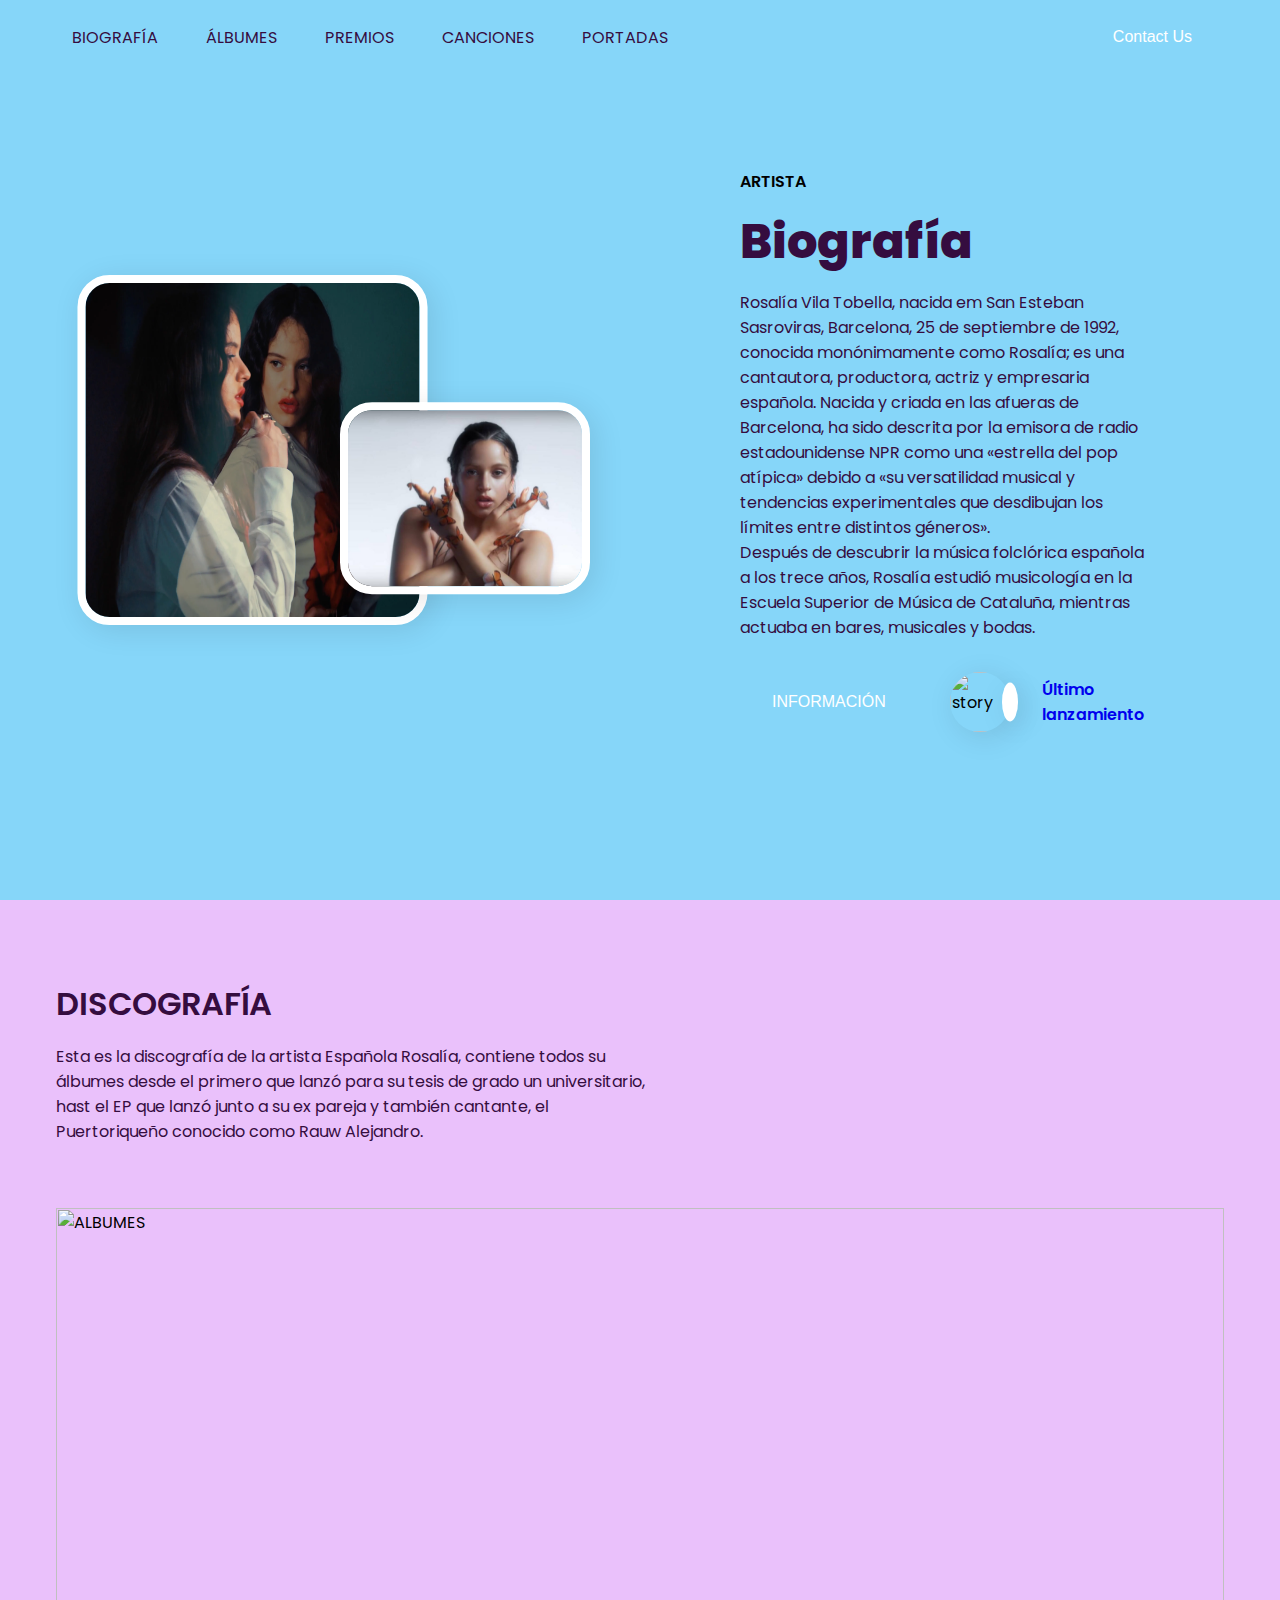
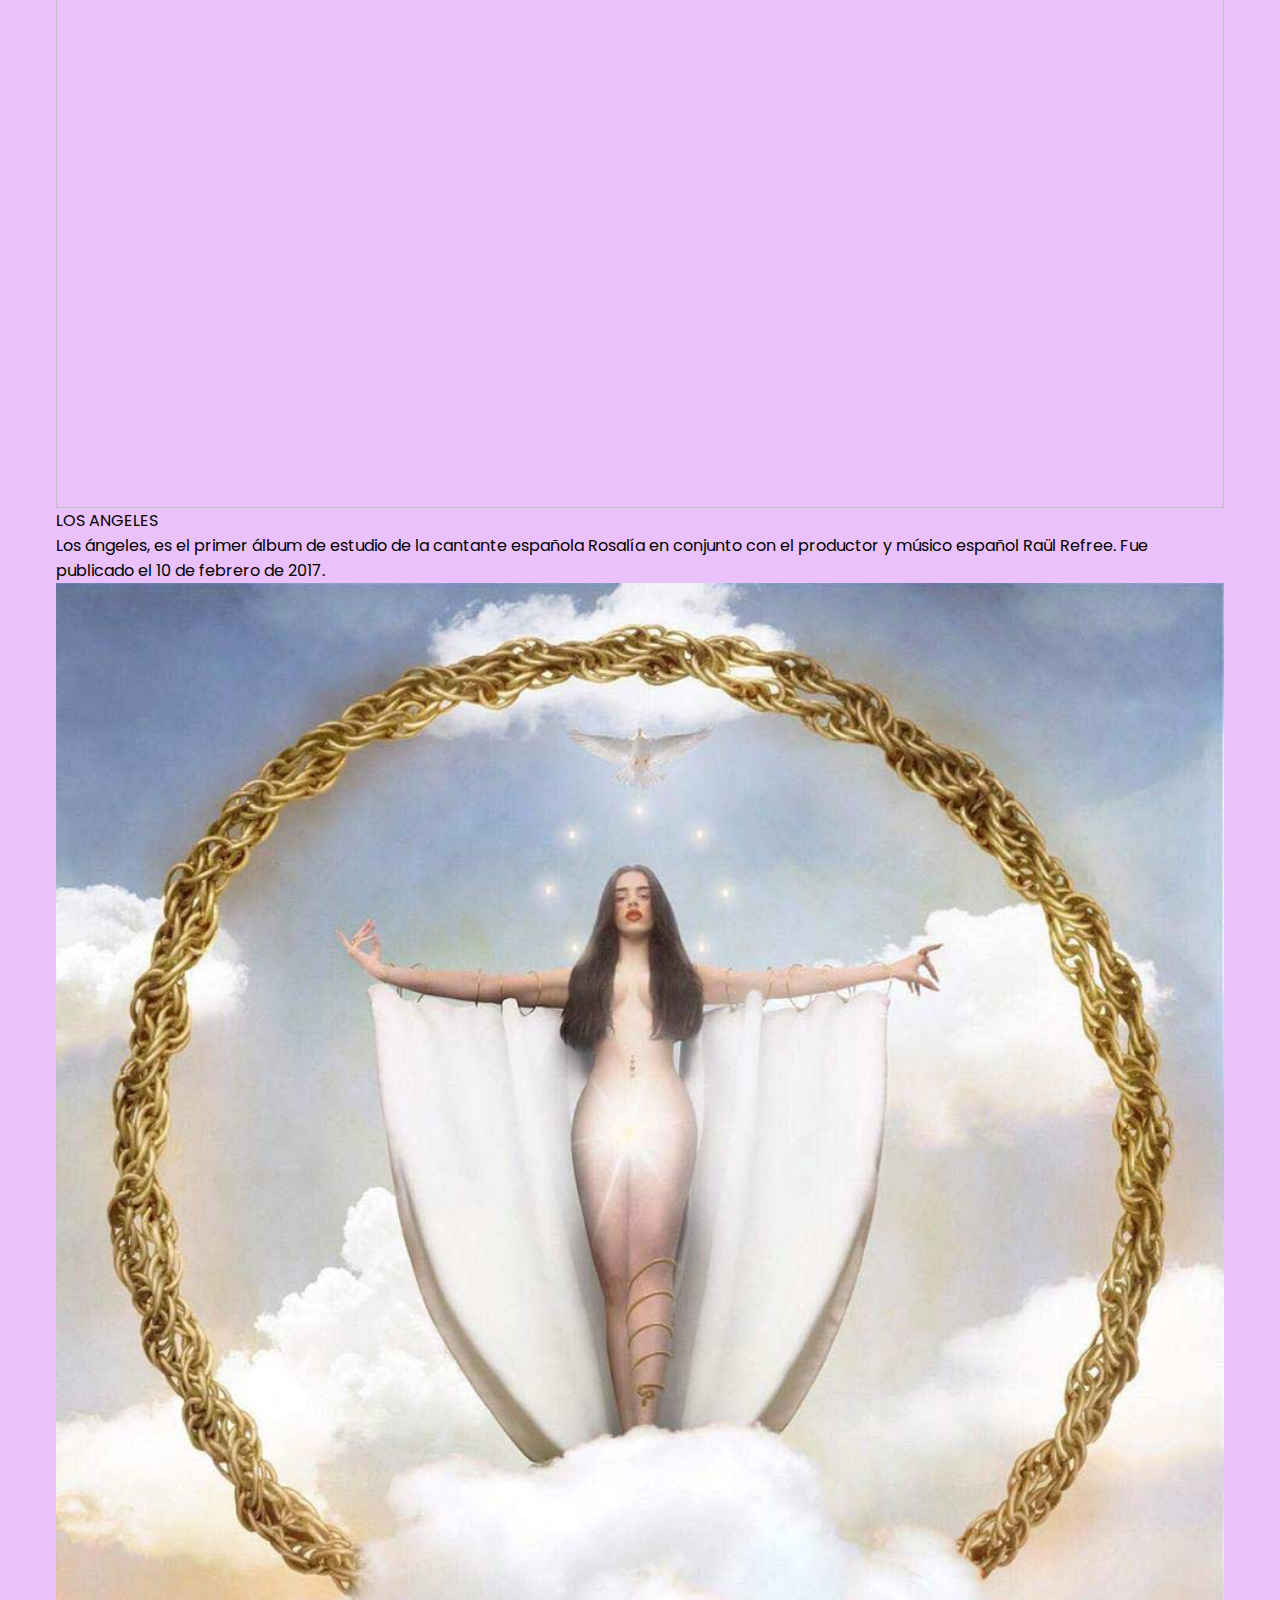
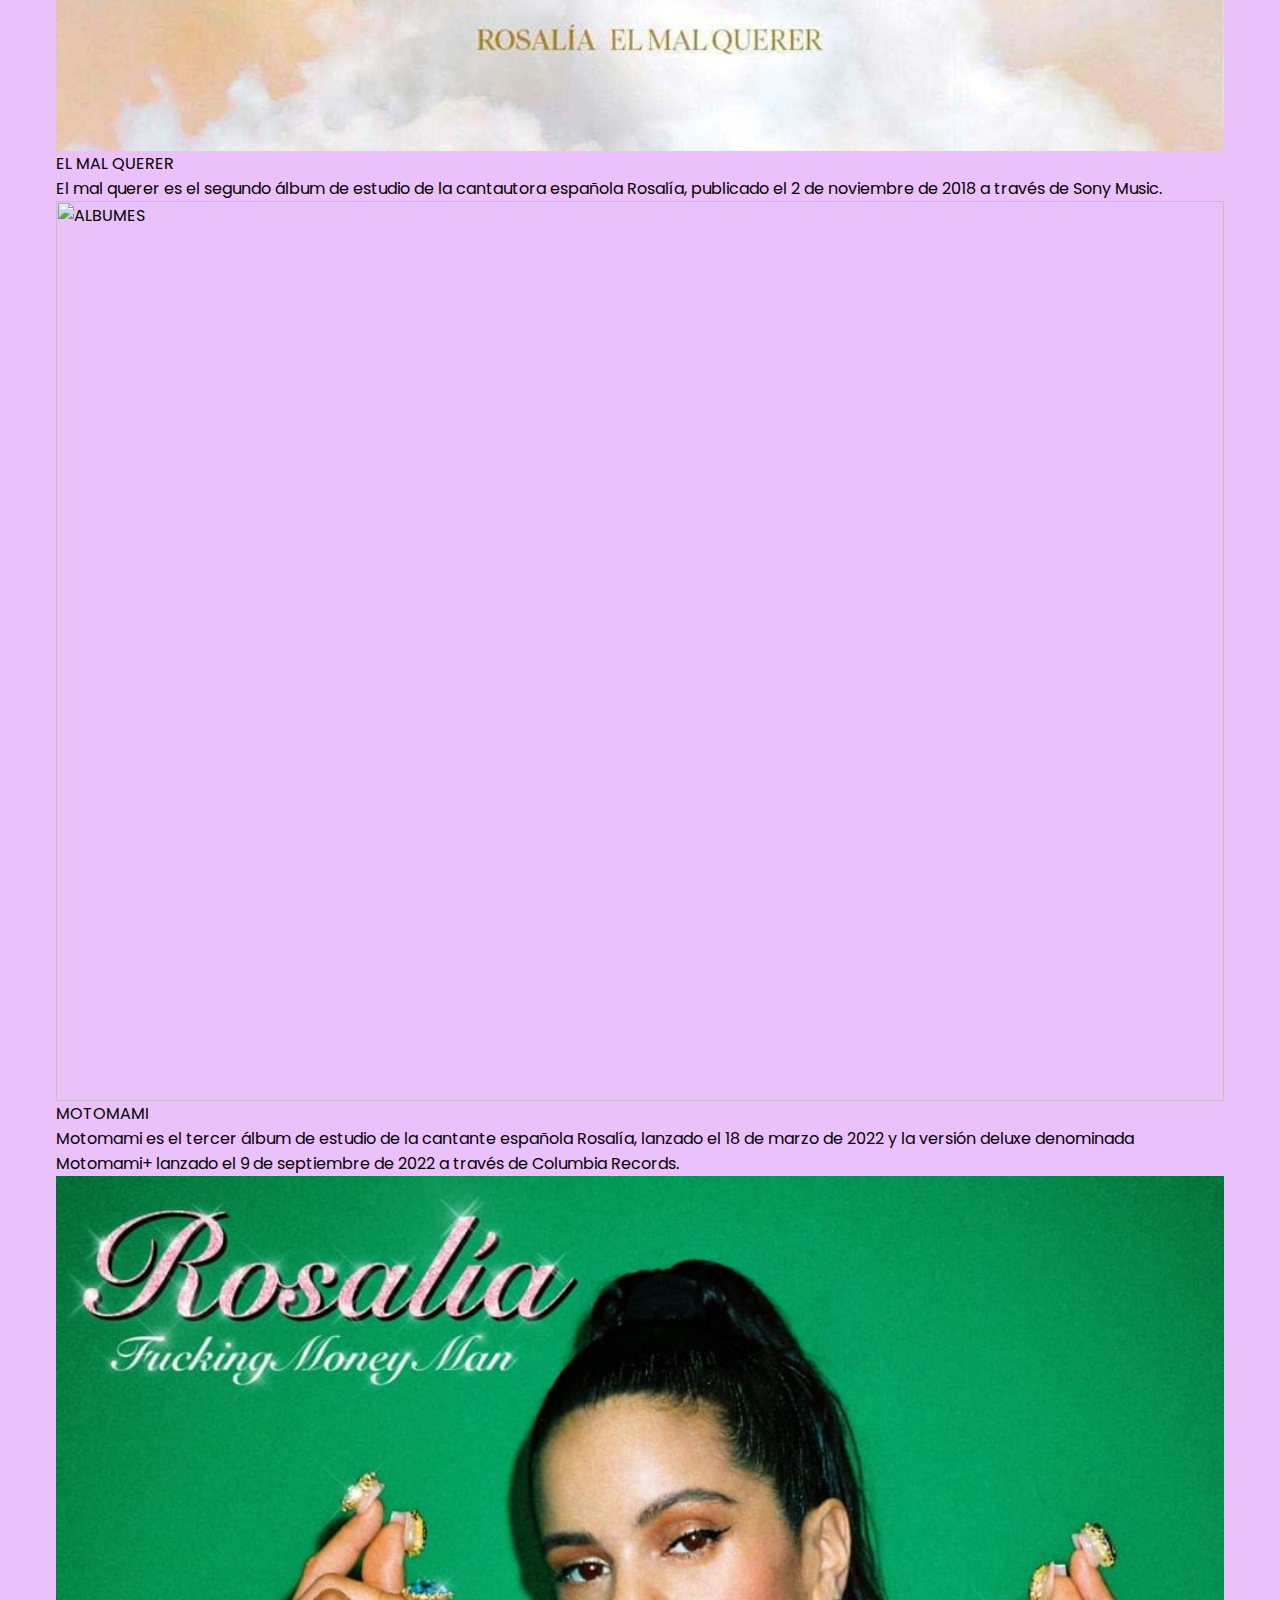
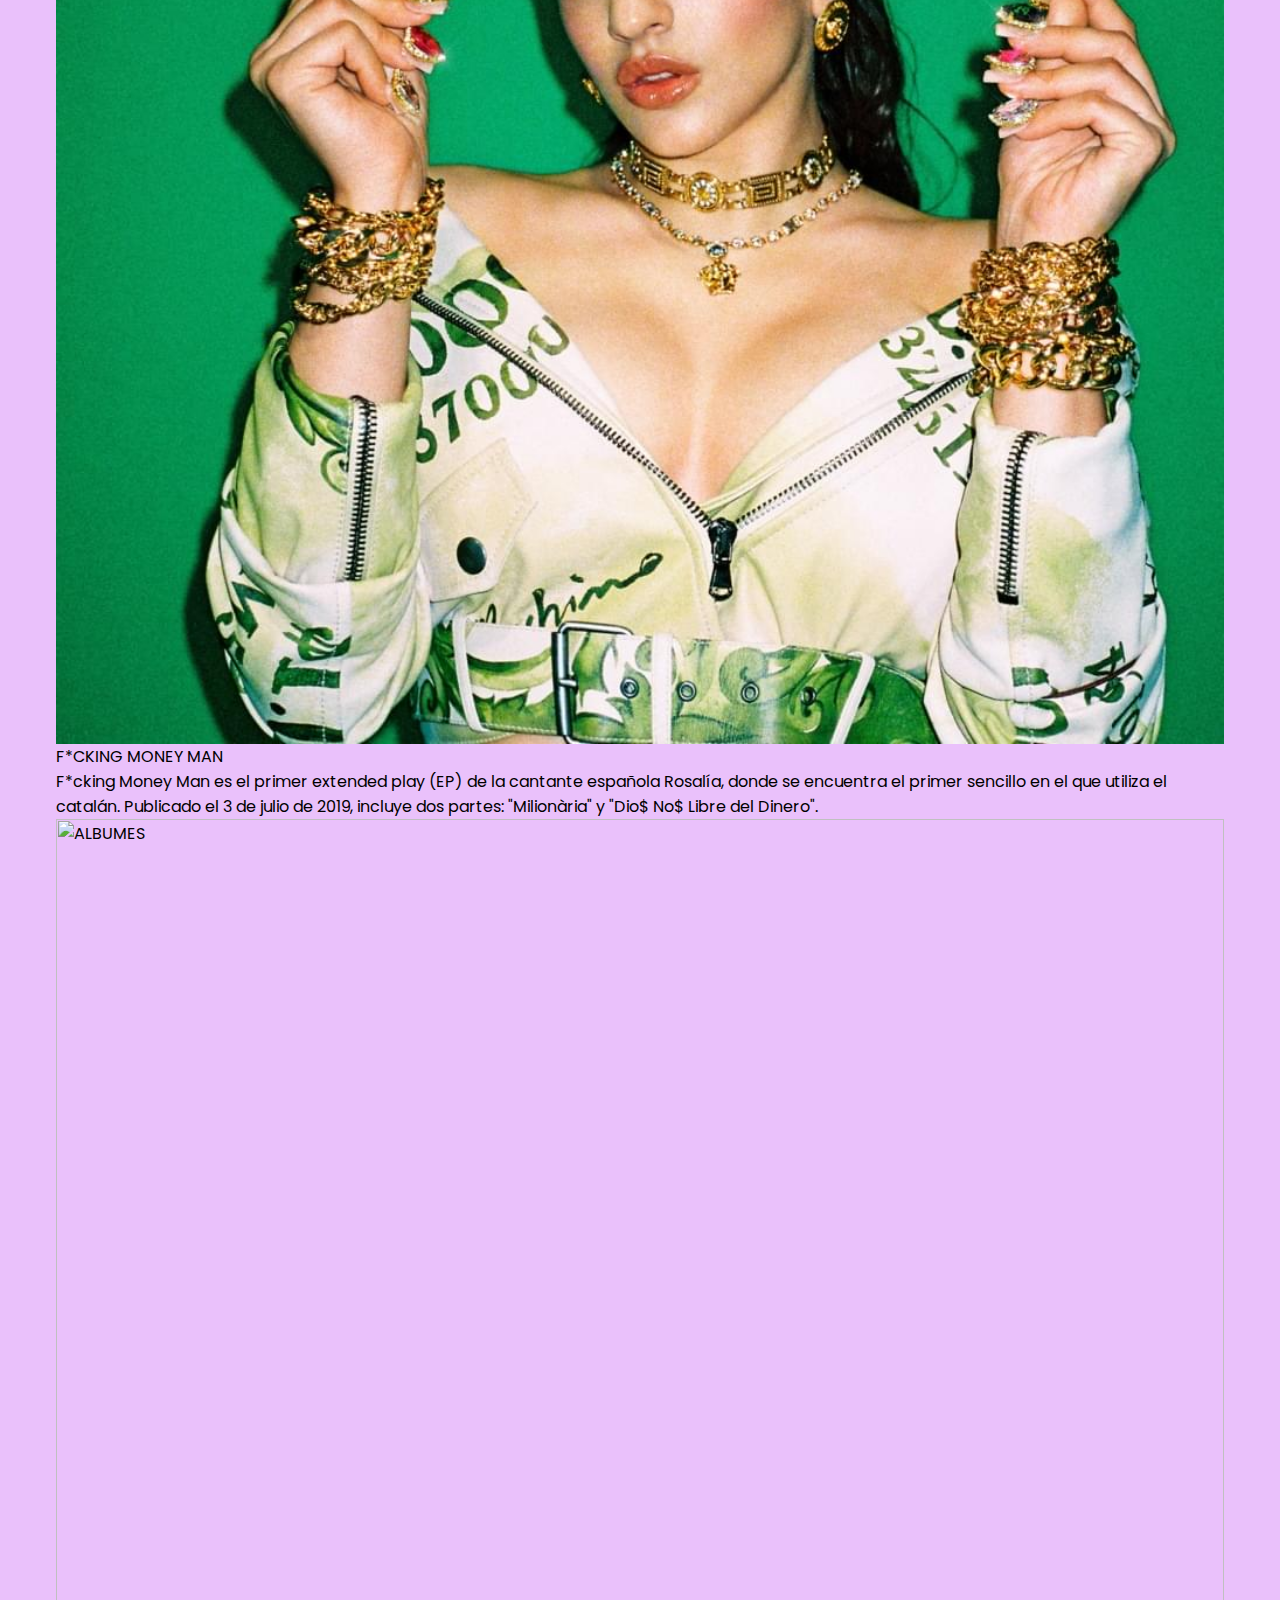
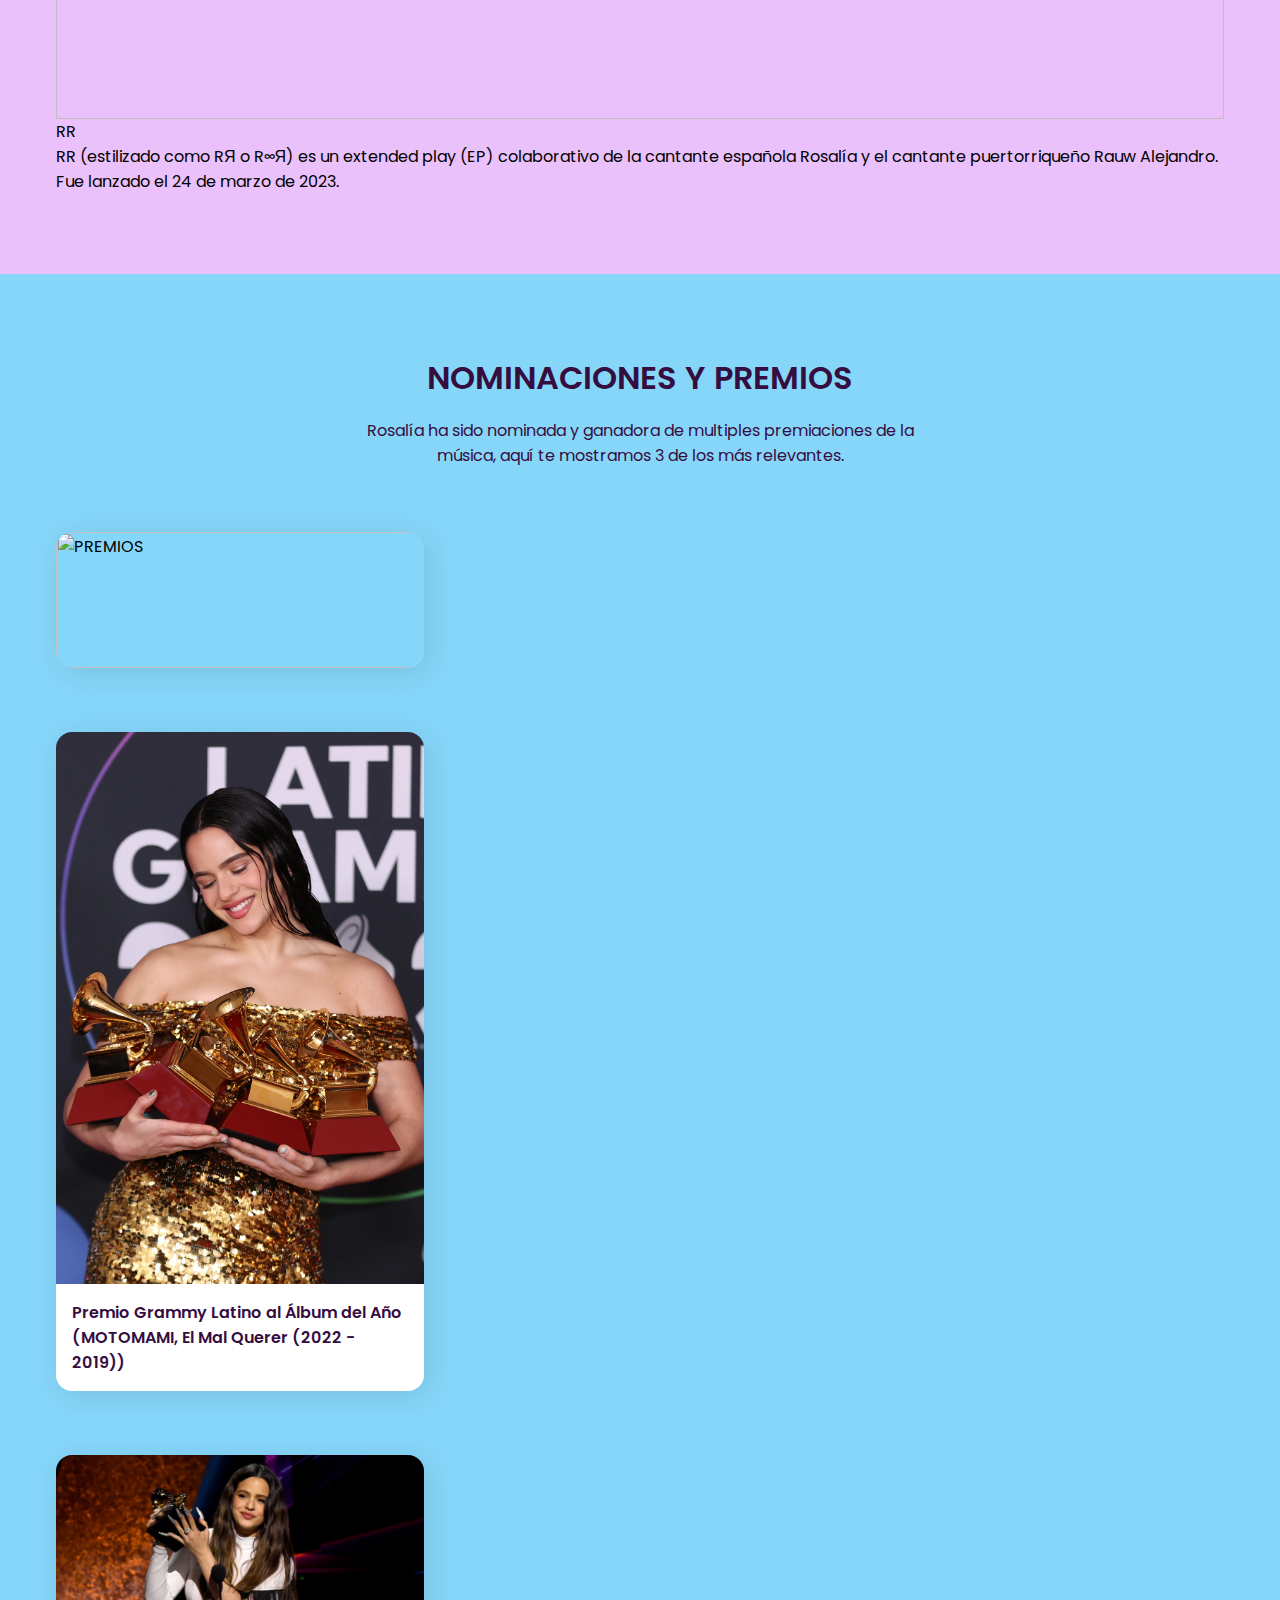
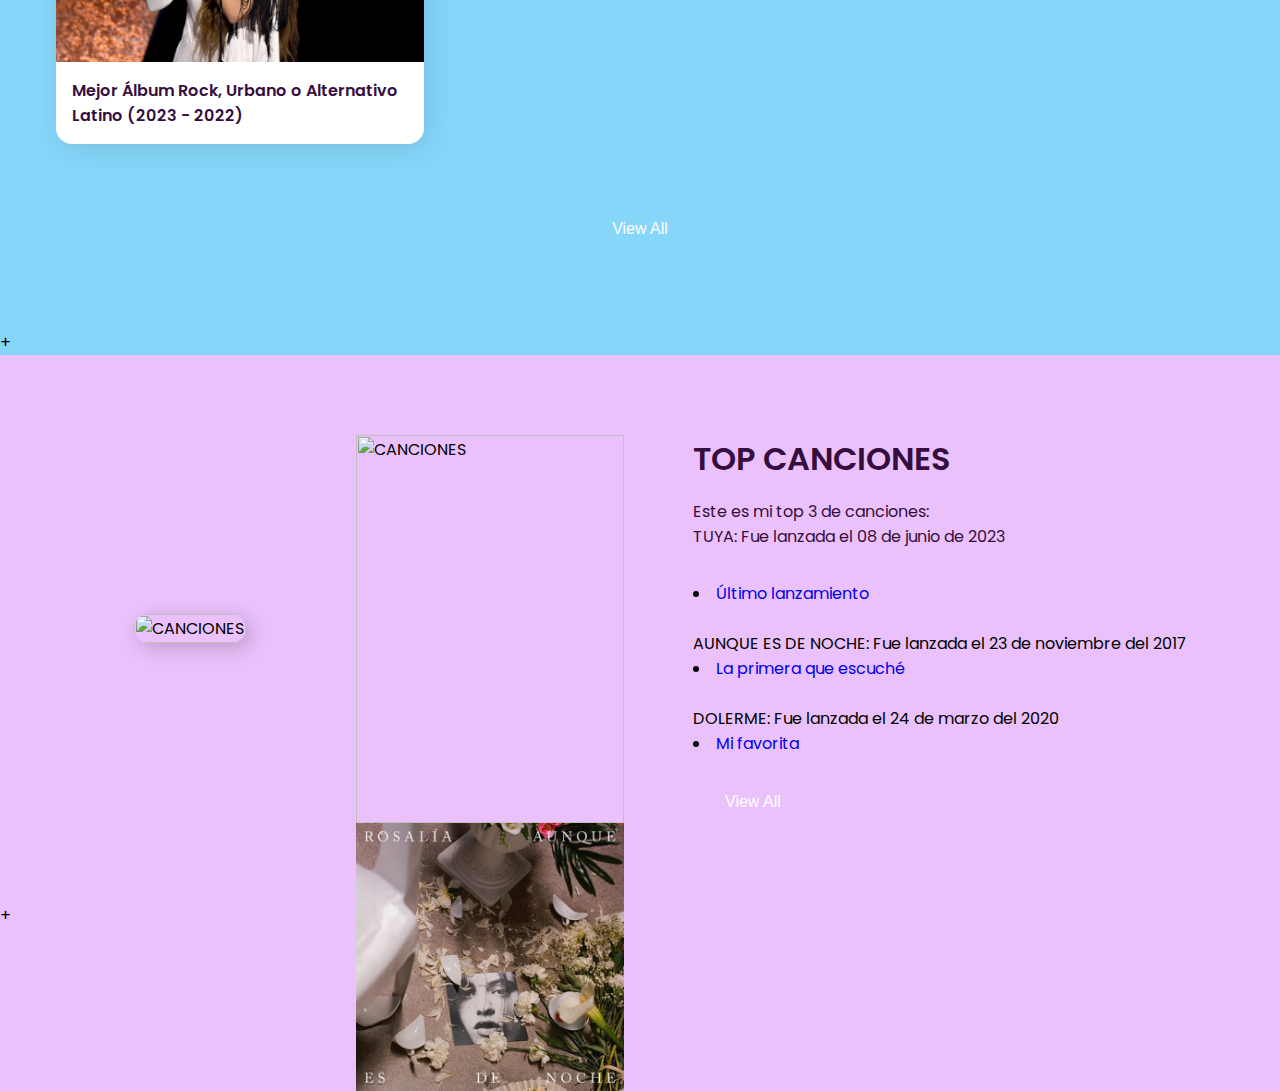
==== index.html @ b4746201 "Update index.html" ====
<!--alt+shift+a: sirve para crear los comentarios de forma rápida-->
<!--Etiqueta: Estructura de un archivo, todas las páginas inician con <html> y finalizan con <\html>-->

<html> 
<head> <!--Etiquela "Head": sirve para el título d ela página y también para enlazarlo con otros elementos-->
        <link rel="stylesheet" href="css/style.css"> <!--Etiqueta "Link": sirve para vincular los archivos externos y el atributo adicional que aparece, "rel" para vincular el estilo y "href" para la ubicación de este.-->    
        <title>Landing Page</title>
</head>

<body>
    <nav> <!--Nav son los elementos que se van a ver en la barra de navegación -->
                <ul class="nav-links">
                    <li class="link"><a href="#BIOGRAFÍA">BIOGRAFÍA</a></li> 
                    <li class="link"><a href="#ALBUMES">ÁLBUMES</a></li>
                    <li class="link"><a href="#PREMIOS">PREMIOS</a></li>
                    <li class="link"><a href="#CANCIONES">CANCIONES</a></li>
                    <li class="link"><a href="#PORTADAS">PORTADAS</a></li>
                </ul>
                <button class="btn"><a href="#contact">Contact Us</a></button>
    </nav> 
    <header> <!--Etiqueta "Header": Crear el título principal de la página -->
        <div class="section-container header-container" id="BIOGRAFÍA">
            <div class="header-image">
                <img src="images/ROSALIA1.jpg" alt="header" class="img-1">
                <img src="images/ROSALIA2.jpg" alt="header">
            </div>
            <div class="header-content">
                <div>
                    <p class="sub-header"> ARTISTA </p>
                    <h1> Biografía </h1>
                    <p class="section-subtitle">
                        Rosalía Vila Tobella, nacida em San Esteban Sasroviras, Barcelona, 25 de septiembre de 1992, conocida monónimamente como Rosalía; es una cantautora, productora, actriz y empresaria española. Nacida y criada en las afueras de Barcelona, ha sido descrita por la emisora de radio estadounidense NPR como una «estrella del pop atípica» debido a «su versatilidad musical y tendencias experimentales que desdibujan los límites entre distintos géneros». <br> <!--La etiqueta <br> sirbe para separar los parrafos.--> 
                    Después de descubrir la música folclórica española a los trece años, Rosalía estudió musicología en la Escuela Superior de Música de Cataluña, mientras actuaba en bares, musicales y bodas.
                    </p>
                    <div class="action-btns">
                        <button class="btn">INFORMACIÓN</button>
                        <div class="story">
                            <div class="video-image">
                                <img src="images/TUYA.jpg" alt="story">
                                <span><i class="ri-play-fill"></i></span>
                            </div>
                            <span> <a href="https://www.youtube.com/watch?v=F84pjEryeC0"> Último lanzamiento </a> </span>
                        </div>
                    </div>
                </div>
            </div>
        </div>

    </header>
    
        <section class="section-container ÁLBUMES-container" id="ÁLBUMES">
            <div class="section-header">
                <div>
                    <h2 class="section-title">DISCOGRAFÍA</h2>
                    <p class="section-subtitle">
                Esta es la discografía de la artista Española Rosalía, contiene todos su álbumes desde el primero que lanzó para su tesis de grado un universitario, hast el EP que lanzó junto a su ex pareja y también cantante, el Puertoriqueño conocido como Rauw Alejandro.
                </p>
                </div>
            <div class="ALBUMES-nav">
                <span><i class="ri-arrow-left-s-line"></i></span>
                <span><i class="ri-arrow-right-s-line"></i></span>
            </div>
        </div>

        <div class="ALBUMES-grid">
            <div class="ALBUMES-card">
                <img src="images/LOSANGELESPORTADA.jpg" alt="ALBUMES">
                <div class="ALBUMES-details">
                    <p class="ALBUMES-title">LOS ANGELES</p>
                    <p class="ALBUMES-subtitle">Los ángeles,​ es el primer álbum de estudio de la cantante española Rosalía en conjunto con el productor y músico español Raül Refree. Fue publicado el 10 de febrero de 2017.</p>
                </div>
            </div>
            <div class="ALBUMES-card">
                <img src="images/ELMALQUERERPORTADA.jpg" alt="ALBUMES">
                <div class="ALBUMES-details">
                    <p class="ALBUMES-title">EL MAL QUERER</p>
                    <p class="ALBUMES-subtitle">El mal querer es el segundo álbum de estudio de la cantautora española Rosalía, publicado el 2 de noviembre de 2018 a través de Sony Music.</p>
                </div>
            </div>
            <div class="ALBUMES-card">
                <img src="images/MOTOMAMIPORTADA.jpg" alt="ALBUMES">
                <div class="ALBUMES-details">
                    <p class="ALBUMES-title">MOTOMAMI</p>
                    <p class="ALBUMES-subtitle">Motomami es el tercer álbum de estudio de la cantante española Rosalía, lanzado el 18 de marzo de 2022 y la versión deluxe denominada Motomami+ lanzado el 9 de septiembre de 2022 a través de Columbia Records.</p>
                </div>
            </div>
            <div class="ALBUMES-card">
                <img src="images/FUCKINGMONEYMANPORTADA.jpg" alt="ALBUMES">
                <div class="ALBUMES-details">
                    <p class="ALBUMES-title">F*CKING MONEY MAN</p>
                    <p class="ALBUMES-subtitle">F*cking Money Man es el primer extended play (EP) de la cantante española Rosalía, donde se encuentra el primer sencillo en el que utiliza el catalán. Publicado el 3 de julio de 2019, incluye dos partes: "Milionària" y "Dio$ No$ Libre del Dinero".</p>
                </div>
            </div>
            <div class="ALBUMES-card">
                <img src="images/RRPORTADA.jpg" alt="ALBUMES">
                <div class="ALBUMES-details">
                    <p class="ALBUMES-title">RR</p>
                    <p class="ALBUMES-subtitle">RR (estilizado como RЯ o R∞Я) es un extended play (EP) colaborativo de la cantante española Rosalía y el cantante puertorriqueño Rauw Alejandro. Fue lanzado el 24 de marzo de 2023.</p>
                </div>
            </div>
        </div>
    </div>

    </section>

    <section class="PREMIOS" id="PREMIOS">
        <div class="section-container PREMIOS-container" >
            <h2 class="section-title">NOMINACIONES Y PREMIOS</h2>
            <p class="section-subtitle">
                Rosalía ha sido nominada y ganadora de multiples premiaciones de la música, aquí te mostramos 3 de los más relevantes.
            </p>
            <div class="PREMIOS-grid">
                <div class="PREMIOS-card">
                    <img src="images/YOXTUPORTADA.jpg" alt="PREMIOS">
                    <div class="PREMIOS-details">
                        <p>Premio Grammy Latino a la Mejor Fusión/Interpretación Urbana (Yo x tí, tú x mí, Con Altura)</p>
                    </div>
                </div>
            </div>
            <div class="PREMIOS-grid">
                <div class="PREMIOS-card">
                    <img src="images/GANAALBUM2022.jpg" alt="PREMIOS">
                    <div class="PREMIOS-details">
                        <p>Premio Grammy Latino al Álbum del Año (MOTOMAMI, El Mal Querer (2022 - 2019))</p>
                    </div>
                </div>
            </div>
            <div class="PREMIOS-grid">
                <div class="PREMIOS-card">
                    <img src="images/GANA2023.jpg" alt="PREMIOS">
                    <div class="PREMIOS-details">
                        <p>Mejor Álbum Rock, Urbano o Alternativo Latino (2023 - 2022)</p>
                    </div>
                </div>
            </div>

                 <div class="view-all">
                        <button class="btn">View All</button>
                    </div>
                </div>
+
</section>
    <section class="CANCIONES" id="CANCIONES">
        <div class="section-container CANCIONES-container">
            <div class="image-CANCIONES">
                <div class="CANCIONES-col">
                    <img src="images/TUYA.jpg" alt="CANCIONES">
                </div>
                <div class="gallery-col">
                    <img src="images/DOLERMEPORTADA.jpg" alt="CANCIONES">
                    <img src="images/AUNQUEESDENOCHE.jpg" alt="CANCIONES">
                </div>
            </div>
            <div class="CANCIONES-content">
                <div>
                    <h2 class="section-title">
                        TOP CANCIONES
                    </h2>
                    <p class="section-subtitle">
                        Este es mi top 3 de canciones: <br>
                                TUYA: Fue lanzada el 08 de junio de 2023 <br> 
                                    <li> <a href="https://www.youtube.com/watch?v=F84pjEryeC0"> Último lanzamiento </a> </li> <br>
                                        AUNQUE ES DE NOCHE: Fue lanzada el 23 de noviembre del 2017 <br> 
                                            <li> <a href="https://www.youtube.com/watch?v=6s-MQzPZ6IE"> La primera que escuché </a> </li> <br>
                                                DOLERME: Fue lanzada el 24 de marzo del 2020 <br> 
                                                    <li> <a href="https://www.youtube.com/watch?v=6s-MQzPZ6IE"> Mi favorita </a> </li> <br>
                    </p>
                    <button class="btn">View All</button>
                </div>
            </div>
        </div>
+
            </div>
        </div>
</div>
</body>
</html>
---- css/style.css ----
@import url('https://fonts.googleapis.com/css2?family=Poppins:wght@400;600;800&display=swap');

body {
    background-color: #eac1fb;
}

:root {
    --primary-color: ##9806f9;
    --primary-color-dark: #cf08dd;
    --secondary-color: #86d6f9;
    --text-dark: #350d3f;
    --text-light: #767268;
    --extra-light: #ffffff;
    --max-width: 1200px;
}

* {
    padding: 0;
    margin: 0;
    box-sizing: border-box;
}

.section-container {
    max-width: var(--max-width);
    margin: auto;
    padding: 5rem 1rem;
}

.section-header {
    display: flex;
    align-items: center;
    justify-content: space-between;
    gap: 2rem;
    flex-wrap: wrap;
    margin-bottom: 4rem;
}

.section-title {
    font-size: 2rem;
    font-weight: 600;
    color: var(--text-dark);
    margin-bottom: 1rem;
}

.section-subtitle {
    font-size: 1rem;
    color: var(--text-dark);
    max-width: calc(var(--max-width) / 2);
}

.btn {
    padding: 0.75rem 2rem;
    outline: none;
    border: none;
    font-size: 1rem;
    color: var(--extra-light);
    background-color: var(--primary-color);
    border-radius: 5rem;
    cursor: pointer;
    transition: 0.3s;
} 

.btn a{
    text-decoration: none;
    color: var(--extra-light);
}

.btn:hover {
    background-color: var(--primary-color-dark);
}

a {
    text-decoration: none;
}

img {
    width: 100%;
    display: block;
}

body {
    font-family: 'Poppins', sans-serif
}

nav {
    padding: 1rem;
    position: absolute;
    top: 0;
    left: 50%;
    transform: translateX(-50%);
    width: 100%;
    max-width: var(--max-width);
    display: flex;
    align-items: center;
    justify-content: space-between;
}

.nav-logo {
    font-size: 1.2rem;
    font-weight: 600;
    color: var(--text-dark);
    cursor: pointer;
}

.nav-logo span {
    color: var(--primary-color);
}

.nav-links {
    list-style: none;
    display: flex;
    align-items: center;
    gap: 1rem;
}

.link a {
    padding: 0 1rem;
    color: var(--text-dark);
    transition: 0.3s;
}

.link a:hover {
    color: var(--primary-color);
}

header {
    background-color: var(--secondary-color);
}

.header-container {
    min-height: 100vh;
    display: grid;
    grid-template-columns: repeat(2, 1fr);
    gap: 2rem;
}

.header-image {
    position: relative;
}

.header-image .img-1{
    height: 350px;
}

.header-image img {
    position: absolute;
    top: 50%;
    left: 50%;
    border: 0.5rem solid var(--extra-light);
    border-radius: 2rem;
    box-shadow: 5px 5px 30px rgba(0, 0, 0, 0.1);
}

.header-image img:nth-child(1) {
    max-width: 350px;
    transform: translate(-75%, -50%);
}

.header-image img:nth-child(2) {
    max-width: 250px;
    transform: translate(0%, -25%);
}

.header-content {
    display: flex;
    align-items: center;
    justify-content: center;
}

.header-content>div {
    max-width: 400px;
    display: grid;
    gap: 1rem;
}

.header-content .sub-header {
    font-size: 1rem;
    font-weight: 600;
    color: var(--primary-color);
}

.header-content h1 {
    font-size: 3rem;
    line-height: 4rem;
    font-weight: 800;
    color: var(--text-dark);
}

.header-content .action-btns {
    display: flex;
    align-items: center;
    gap: 2rem;
    margin-top: 1rem;
}

.story {
    display: flex;
    align-items: center;
    gap: 2rem;
    cursor: pointer;
}

.video-image {
    position: relative;
}

.video-image img {
    width: 60px;
    height: 60px;
    border-radius: 100%;
    box-shadow: 5px 5px 30px rgba(0, 0, 0, 0.1);
}

.video-image span {
    position: absolute;
    top: 50%;
    left: 100%;
    transform: translate(-50%, -50%);
}

.video-image span i {
    padding: 0.5rem;
    font-size: 1rem;
    color: red;
    background: var(--extra-light);
    border-radius: 100%;
    box-shadow: 5px 5px 30px rgba(0, 0, 0, 0.1);
}

.story>span {
    font-size: 1rem;
    font-weight: 600;
    color: var(--text-dark);
}

.ÁLBUMES-nav {
    display: flex;
    gap: 1rem;
}

.ÁLBUMES-nav span {
    width: 30px;
    height: 30px;
    display: grid;
    place-content: center;
    color: var(--primary-color);
    border: 1px solid var(--primary-color);
    border-radius: 100%;
    font-size: 1.5rem;
    cursor: pointer;
    transition: 0.3s;
}

.ÁLBUMES-nav span:hover {
    color: var(--extra-light);
    background-color: var(--primary-color);
}

.ÁLBUMES-grid {
    display: grid;
    grid-template-columns: repeat(4, 1fr);
    gap: 2rem;
}

.ÁLBUMES-card {
    overflow: hidden;
    position: relative;
    isolation: isolate;
    cursor: pointer;
}

.ÁLBUMES-card img {
    border-radius: 1rem;
}

.ÁLBUMES-details {
    position: absolute;
    width: calc(100% - 2rem);
    padding: 1rem;
    bottom: -6rem;
    left: 50%;
    transform: translateX(-50%);
    text-align: center;
    color: var(--extra-light);
    background-color: rgba(255, 255, 255, 0.1);
    backdrop-filter: blur(4px);
    border-radius: 10px;
    z-index: 1;
    transition: 0.3s;
}

.ÁLBUMES-card:hover .destination-details {
    bottom: 1rem;
}

.ÁLBUMES-title {
    font-size: 1rem;
    margin-bottom: 0.5rem;
    font-weight: 600;
}

.ÁLBUMES-subtitle {
    font-size: 0.7rem;
}

.PREMIOS {
    background-color: var(--secondary-color);
}

.PREMIOS-container :is(.section-title, .section-subtitle, .view-all) {
    text-align: center;
    margin-right: auto;
    margin-left: auto;
}

.PREMIOS-grid {
    display: grid;
    grid-template-columns: repeat(3, 1fr);
    gap: 2rem;
    margin: 4rem 0;
}

.PREMIOS-card {
    border-radius: 1rem;
    overflow: hidden;
    box-shadow: 5px 5px 30px rgba(0, 0, 0, 0.1);
}

.PREMIOS-details {
    padding: 1rem;
    display: grid;
    gap: 0.5rem;
    font-size: 1rem;
    font-weight: 600;
    color: var(--text-dark);
    background-color: var(--extra-light);
    cursor: pointer;
}

.CANCIONES-container{
    display: grid;
    grid-template-columns: repeat(2,1fr);
    gap: 2rem;
}
.image-CANCIONES{
    display: grid;
    grid-template-columns: repeat(2,1fr);
    gap: 2rem;
}
.CANCIONES-col{
    display: grid;
    place-content: center;
    gap: 1rem;
}
.CANCIONES-col img{
    border-radius: 1rem;
    box-shadow: 5px 5px 20px rgba(0, 0, 0, 0.2);
}
.CANCIONES-content{
    display: flex;
    align-items: center;
    justify-content: center;
    flex-direction: column;
}
.CANCIONEScontent > div{
    max-width: 400px;
}

.CANCIONES-content .section-subtitle{
    margin-bottom: 2rem;
}

.subscribe{
    background-color: var(--secondary-color);
}

.subscribe-container{
    display: grid;
    grid-template-columns: repeat(2, 1fr);
    gap: 2rem;
}
.subscribe-form{
    display: flex;
    align-items: center;
    justify-content: center;
}
.subscribe-form form{
    width: 100%;
    max-width: 400px;
    display: flex;
    background-color: var(--extra-light);
    box-shadow: 5px 5px 20px rgba(0, 0, 0, 0.1);
    border-radius: 5rem;
}
.subscribe-form input{
    width: 100%;
    padding: 1rem;
    outline: none;
    border: none;
    border-radius: 5rem;
    font-size: 1rem;
}
.footer{
    background-color: var(--text-dark);
}
.footer-container{
    display: grid;
    grid-template-columns: repeat(3, 1fr);
    gap: 5rem;
    color: var(--secondary-color);
}
.footer-col h3{
    font-size: 1.5rem;
    font-weight: 600;
    margin-bottom: 2rem;
}
.footer-col h3 span{
    color: var(--primary-color);
}
.footer-col p{
    font-size: 0.8rem;
    margin-bottom: 1rem;
    cursor: pointer;
    transition: 0.3s;
}
.footer-col p:hover{
    color: var(--primary-color);
}
.footer-col p span{
    font-weight: 600;
}
.footer-col h4{
    font-size: 1rem;
    font-weight: 600;
    margin-bottom: 2rem;
}
.footer-bar{
    max-width: var(--max-width);
    margin: auto;
    padding: 0.5rem;
    text-align: center;
    font-size: 0.8rem;
    color: var(--secondary-color);
    border-top: 1px solid var(--text-light);
}

@media (width < 1200px){
    .header-image img:nth-child(1){
        max-width: 300px;
    }
    .header-image img:nth-child(2){
        max-width: 200px;
    }
}

@media (width < 900px){
    .nav-links{
        display: none;
    }
    .header-container{
        grid-template-columns: repeat(1, 1fr);
    }
    .header-image{
        min-height: 500px;
    }
    .destination-grid{
        gap: 1rem;
    }
    .trip-grid{
        grid-template-columns: repeat(2, 1fr);
    }
}
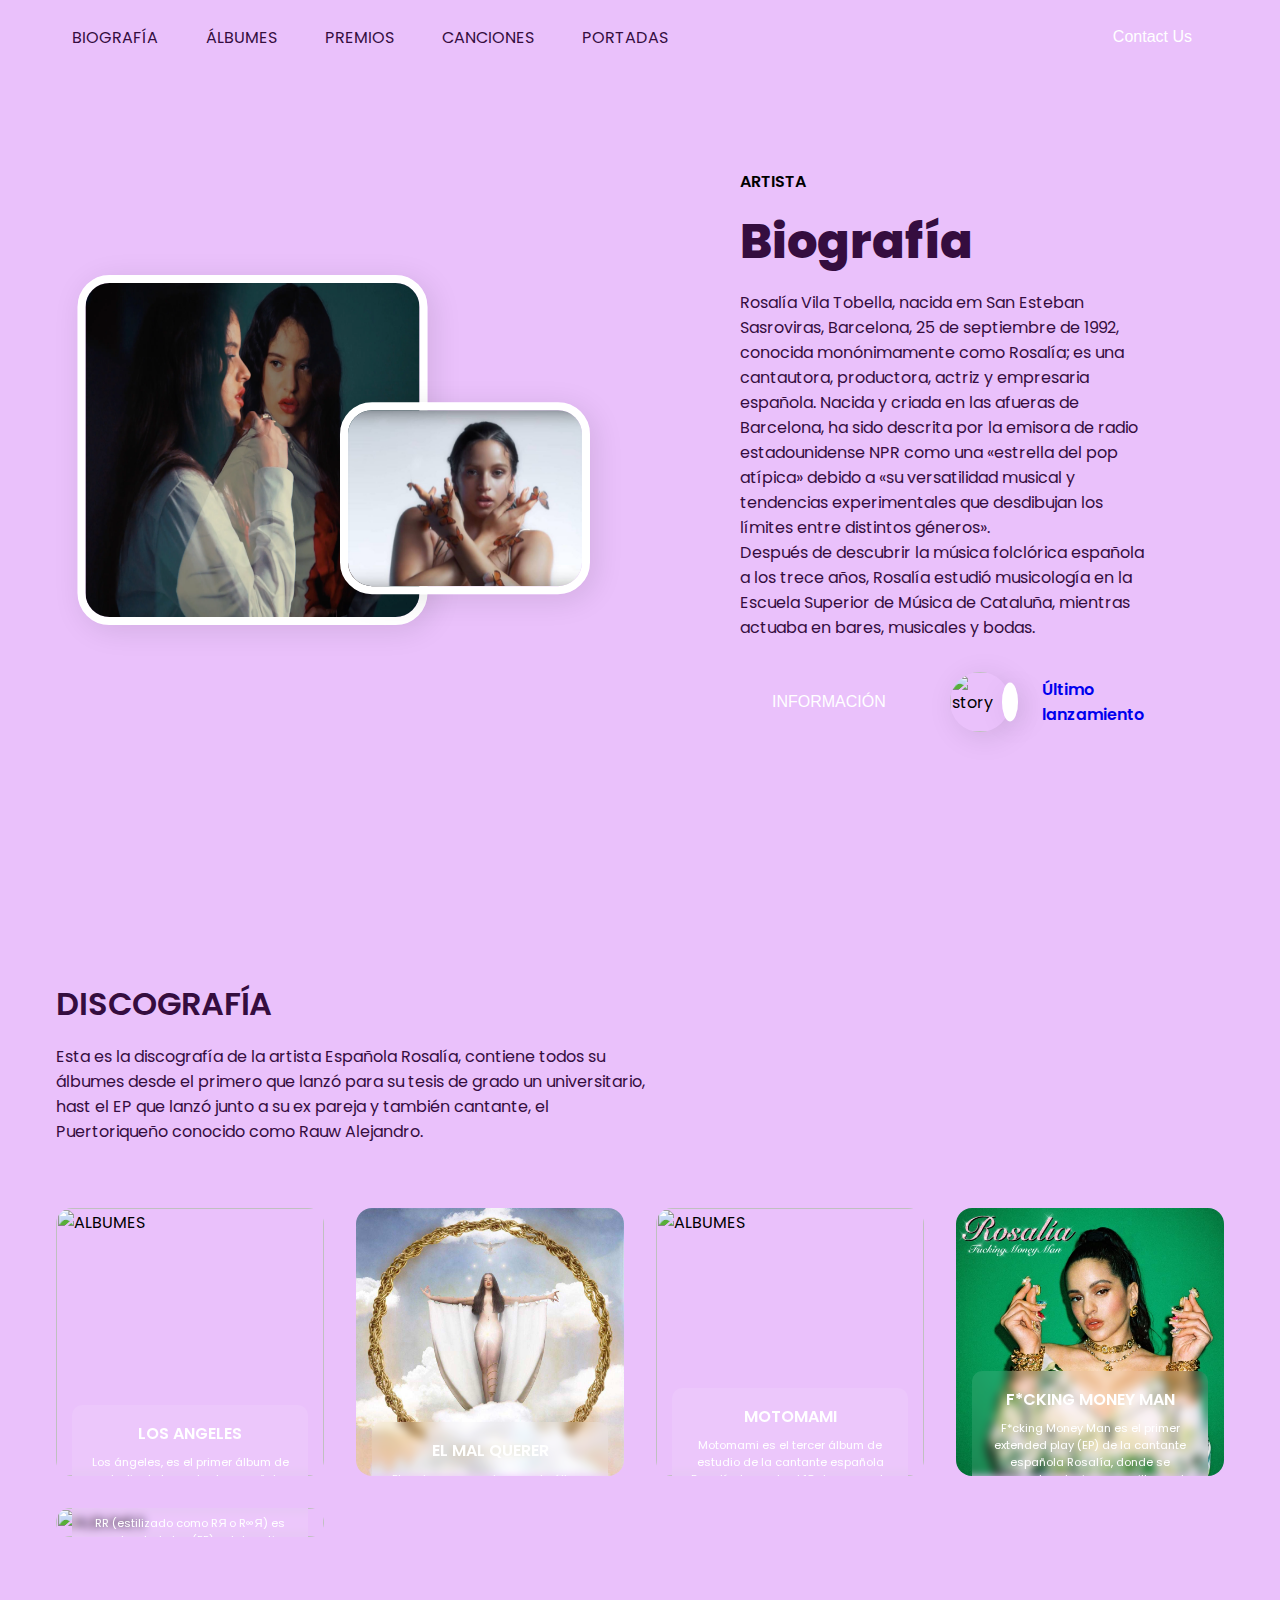
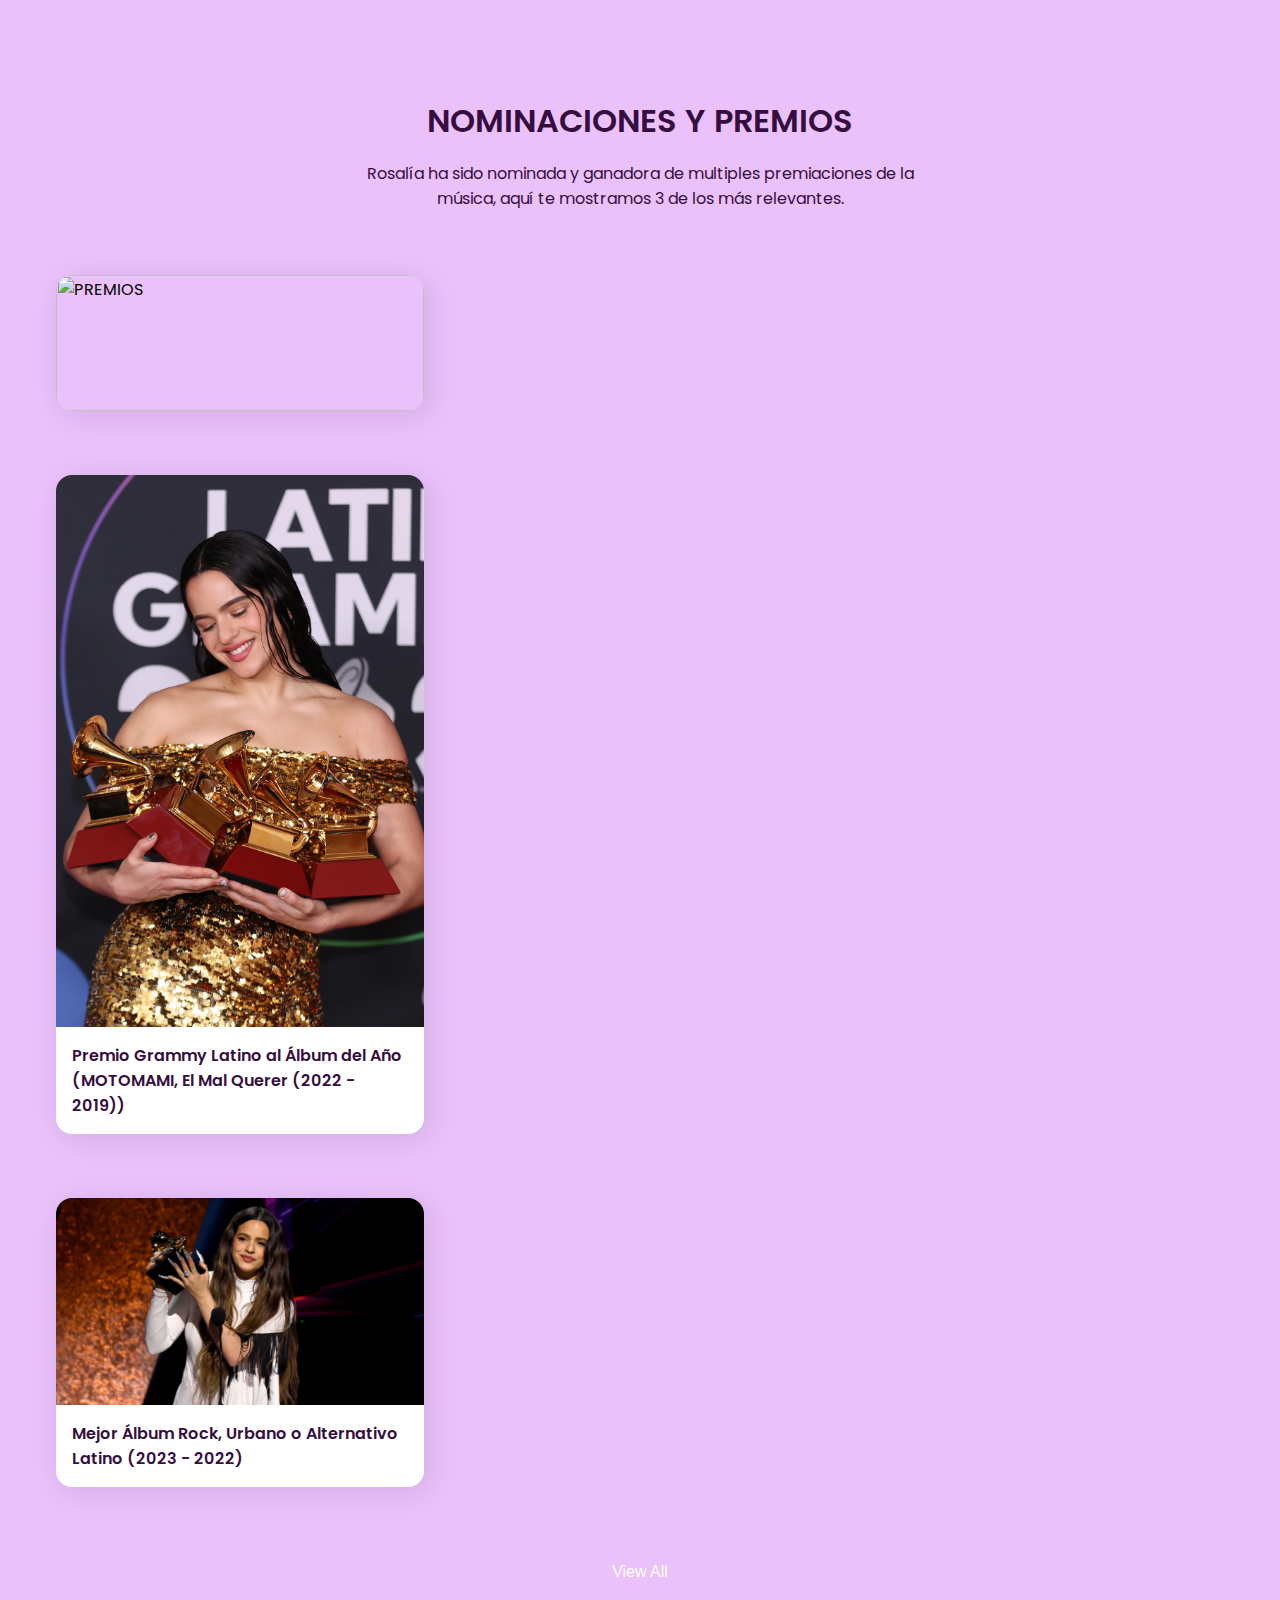
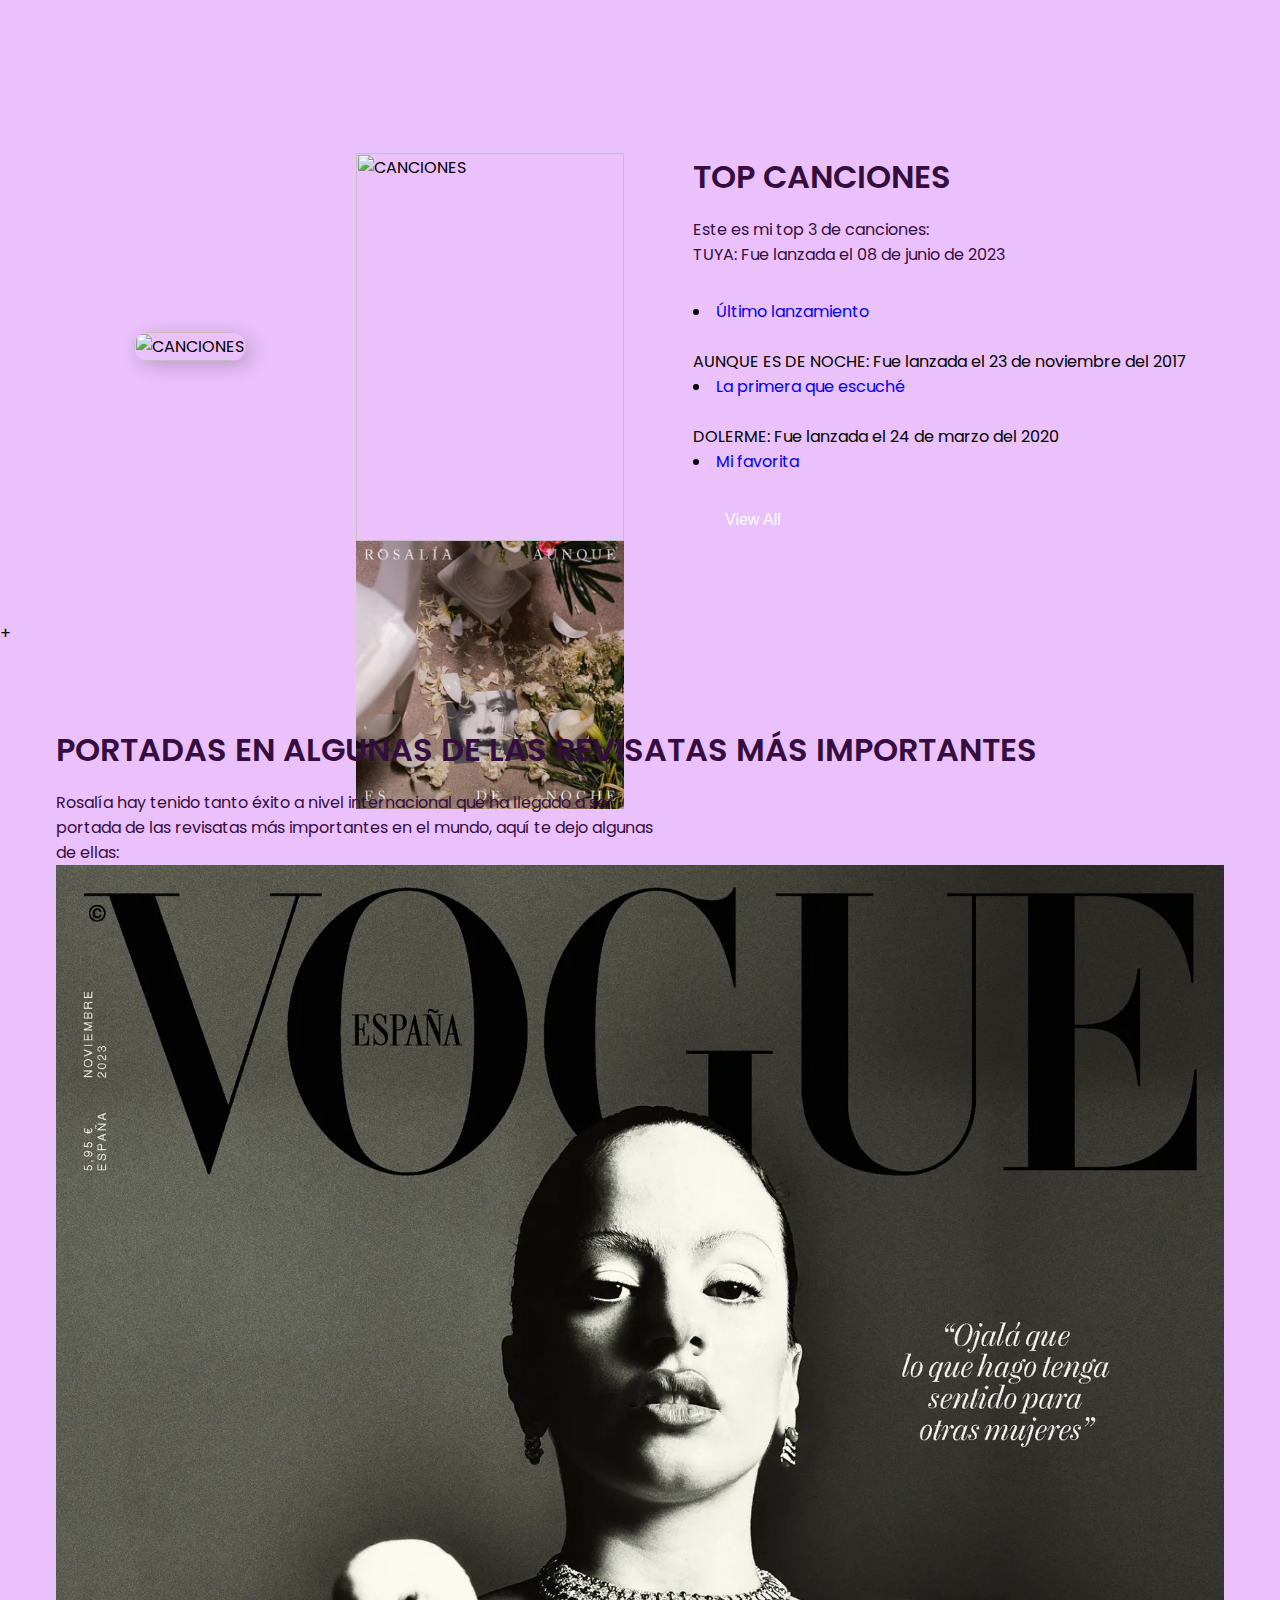
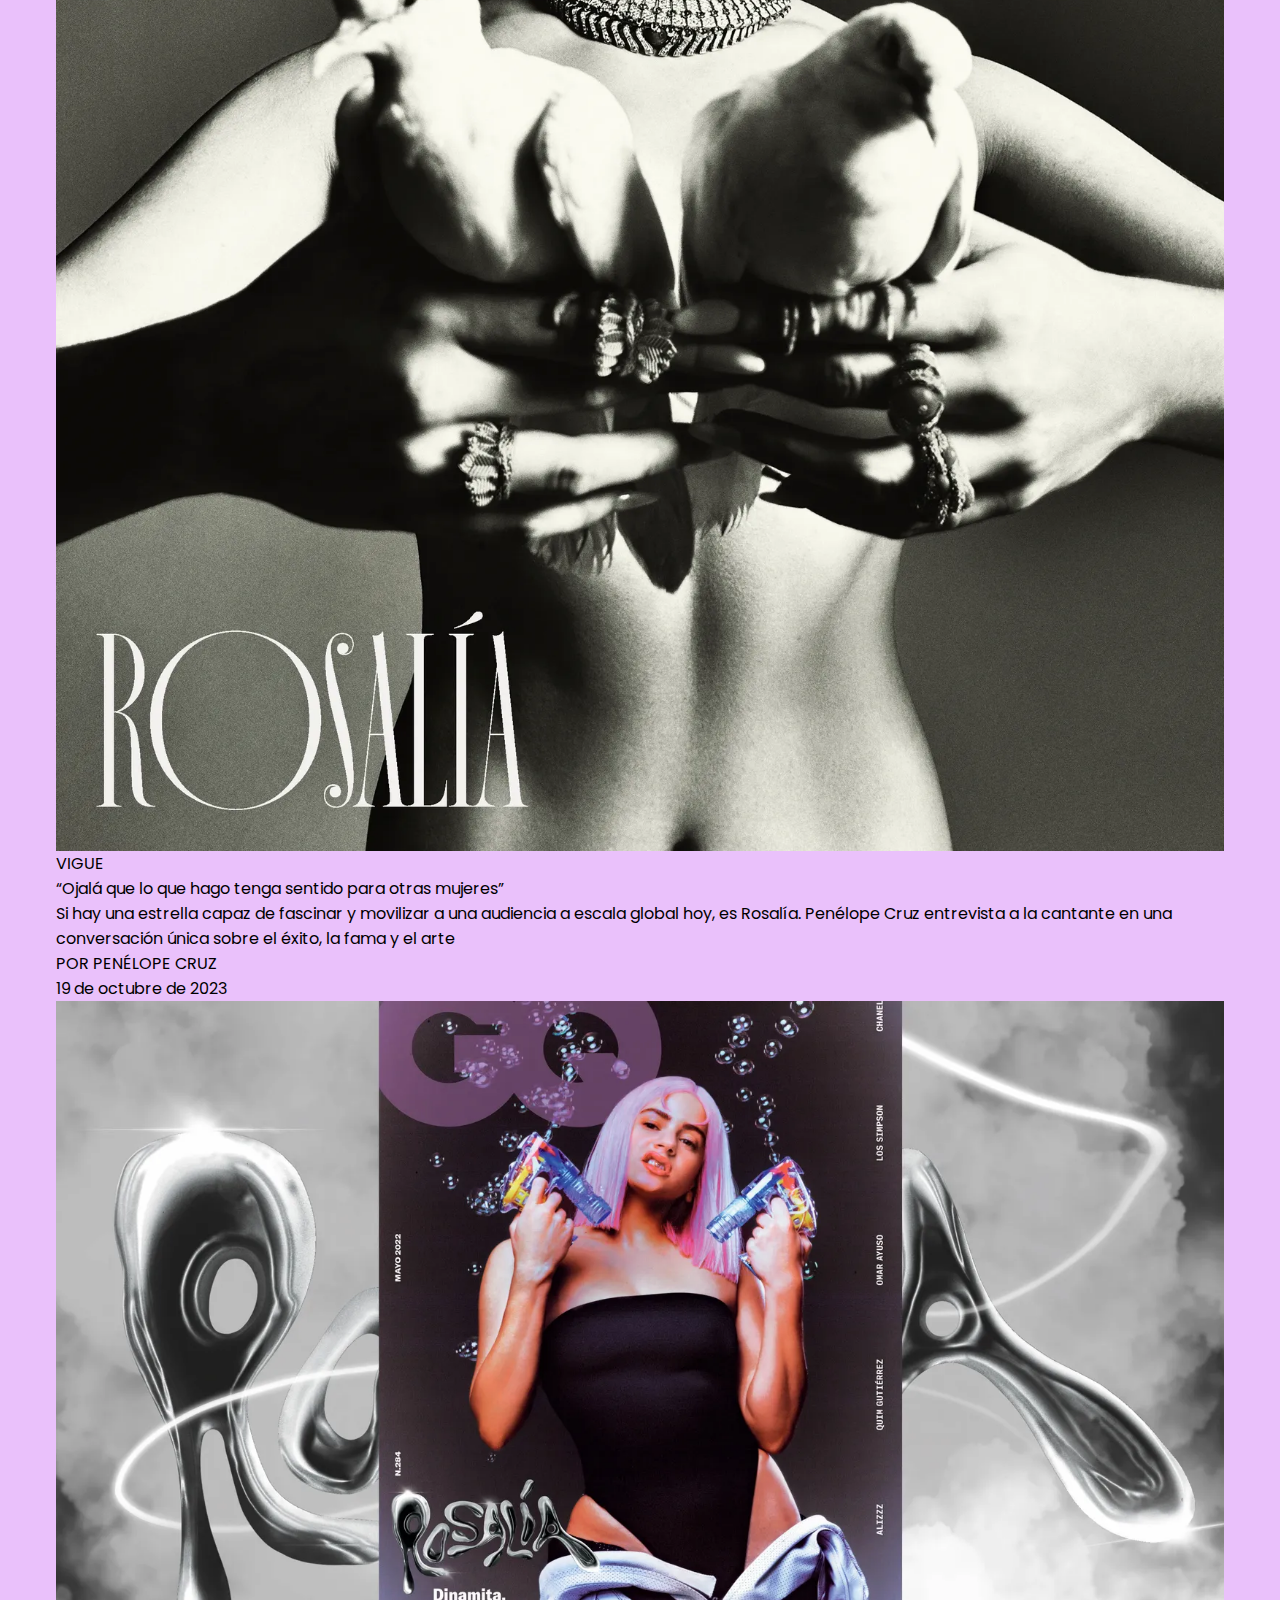
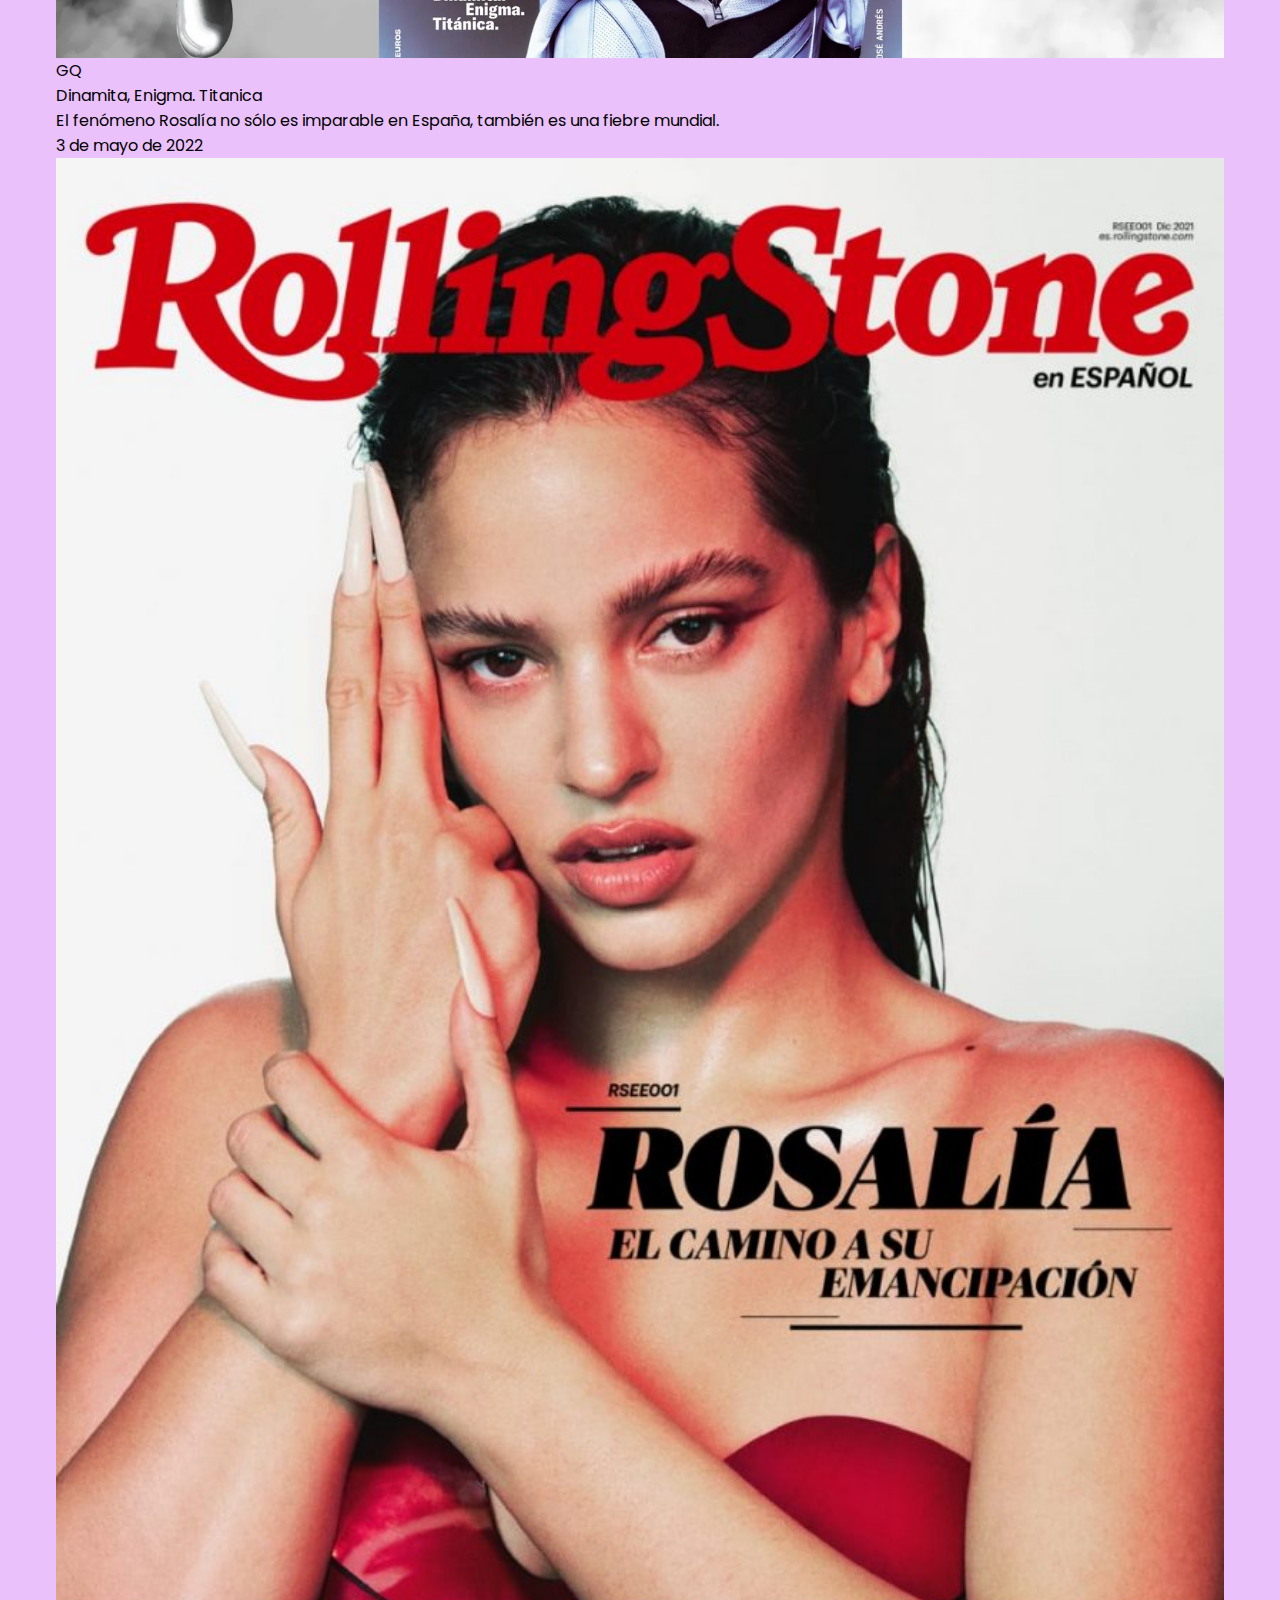
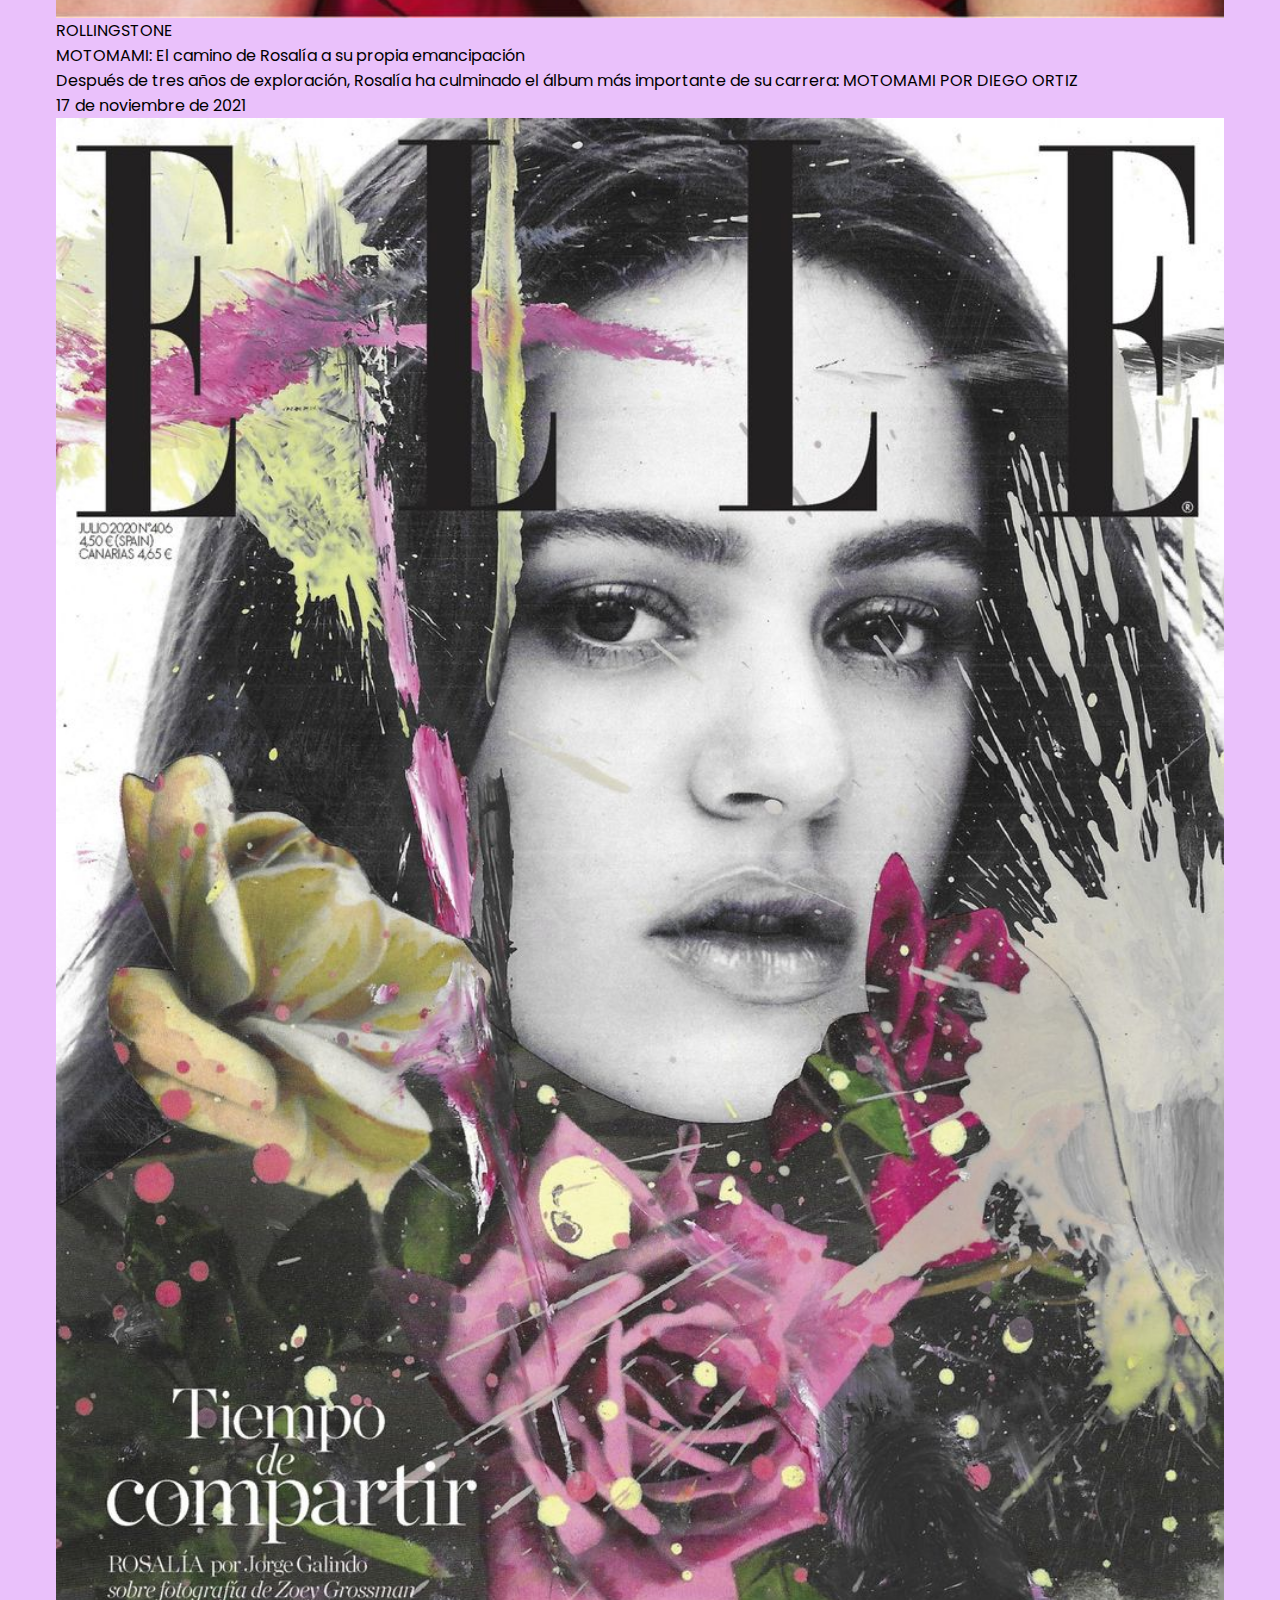
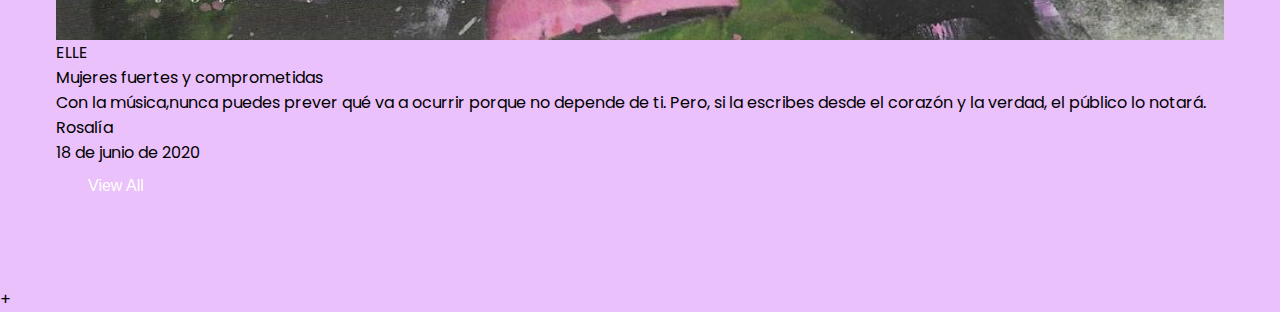
==== commit 1595eb3b: "Update index.html" ====
--- a/index.html
+++ b/index.html
@@ -48,7 +48,7 @@
 
     </header>
     
-        <section class="section-container ÁLBUMES-container" id="ÁLBUMES">
+        <section class="section-container ALBUMES-container" id="ALBUMES">
             <div class="section-header">
                 <div>
                     <h2 class="section-title">DISCOGRAFÍA</h2>
@@ -138,7 +138,6 @@
                         <button class="btn">View All</button>
                     </div>
                 </div>
-+
 </section>
     <section class="CANCIONES" id="CANCIONES">
         <div class="section-container CANCIONES-container">
@@ -170,6 +169,63 @@
             </div>
         </div>
 +
+            <section class="PORTADAS" id="PORTADAS">
+        <div class="section-container PORTADAS-container" >
+            <h2 class="section-title">PORTADAS EN ALGUNAS DE LAS REVISATAS MÁS IMPORTANTES</h2>
+            <p class="section-subtitle">
+                Rosalía hay tenido tanto éxito a nivel internacional que ha llegado a ser portada de las revisatas más importantes en el mundo, aquí te dejo algunas de ellas:
+            </p>
+            <div class="PORTADAS-grid">
+                <div class="PORTADAS-card">
+                    <img src="images/VOGUEPORTADA.jpg" alt="PORTADAS">
+                    <div class="PORTADAS-details">
+                        <p class="PORTADAS-title">VIGUE</p>
+                        <p>“Ojalá que lo que hago tenga sentido para otras mujeres” <br> 
+                                Si hay una estrella capaz de fascinar y movilizar a una audiencia a escala global hoy, es Rosalía. Penélope Cruz entrevista a la cantante en una conversación única sobre el éxito, la fama y el arte <br>
+                                POR PENÉLOPE CRUZ <br>
+                                19 de octubre de 2023</p>
+                    </div>
+                </div>
+            </div>
+            <div class="PORTADAS-grid">
+                <div class="PORTADAS-card">
+                    <img src="images/GQPORTADA.jpg" alt="PORTADAS">
+                    <div class="PORTADAS-details">
+                        <p class="PORTADAS-title">GQ</p>
+                        <p>Dinamita, Enigma. Titanica<br> 
+                                El fenómeno Rosalía no sólo es imparable en España, también es una fiebre mundial. <br>
+                                3 de mayo de 2022</p>
+                    </div>
+                </div>
+            </div>
+            <div class="PORTADAS-grid">
+                <div class="PORTADAS-card">
+                    <img src="images/ROLLINGSTONEPORTADA.jpg" alt="PORTADAS">
+                    <div class="PORTADAS-details">
+                        <p class="PORTADAS-title">ROLLINGSTONE</p>
+                        <p>MOTOMAMI: El camino de Rosalía a su propia emancipación<br> 
+                                Después de tres años de exploración, Rosalía ha culminado el álbum más importante de su carrera: MOTOMAMI POR DIEGO ORTIZ <br>
+                                17 de noviembre de 2021 </p>
+                    </div>
+                </div>
+            </div>
+            <div class="PORTADAS-grid">
+                <div class="PORTADAS-card">
+                    <img src="images/ELLEPORTADA.jpg" alt="PORTADAS">
+                    <div class="PORTADAS-details">
+                        <p class="PORTADAS-title">ELLE</p>
+                        <p>Mujeres fuertes y comprometidas <br> 
+                                Con la música,nunca puedes prever qué va a ocurrir porque no depende de ti. Pero, si la escribes desde el corazón y la verdad, el público lo notará. Rosalía <br>
+                                18 de junio de 2020 </p>
+                    </div>
+                </div>
+            </div>
+
+                 <div class="view-all">
+                        <button class="btn">View All</button>
+                    </div>
+                </div>
++
             </div>
         </div>
 </div>
--- a/css/style.css
+++ b/css/style.css
@@ -7,7 +7,7 @@
 :root {
     --primary-color: ##9806f9;
     --primary-color-dark: #cf08dd;
-    --secondary-color: #86d6f9;
+    --secondary-color: #eac1fb;
     --text-dark: #350d3f;
     --text-light: #767268;
     --extra-light: #ffffff;
@@ -233,12 +233,12 @@
     color: var(--text-dark);
 }
 
-.ÁLBUMES-nav {
+.ALBUMES-nav {
     display: flex;
     gap: 1rem;
 }
 
-.ÁLBUMES-nav span {
+.ALBUMES-nav span {
     width: 30px;
     height: 30px;
     display: grid;
@@ -251,29 +251,29 @@
     transition: 0.3s;
 }
 
-.ÁLBUMES-nav span:hover {
+.ALBUMES-nav span:hover {
     color: var(--extra-light);
     background-color: var(--primary-color);
 }
 
-.ÁLBUMES-grid {
+.ALBUMES-grid {
     display: grid;
     grid-template-columns: repeat(4, 1fr);
     gap: 2rem;
 }
 
-.ÁLBUMES-card {
+.ALBUMES-card {
     overflow: hidden;
     position: relative;
     isolation: isolate;
     cursor: pointer;
 }
 
-.ÁLBUMES-card img {
+.ALBUMES-card img {
     border-radius: 1rem;
 }
 
-.ÁLBUMES-details {
+.ALBUMES-details {
     position: absolute;
     width: calc(100% - 2rem);
     padding: 1rem;
@@ -289,17 +289,17 @@
     transition: 0.3s;
 }
 
-.ÁLBUMES-card:hover .destination-details {
+.ALBUMES-card:hover .destination-details {
     bottom: 1rem;
 }
 
-.ÁLBUMES-title {
+.ALBUMES-title {
     font-size: 1rem;
     margin-bottom: 0.5rem;
     font-weight: 600;
 }
 
-.ÁLBUMES-subtitle {
+.ALBUMES-subtitle {
     font-size: 0.7rem;
 }
 
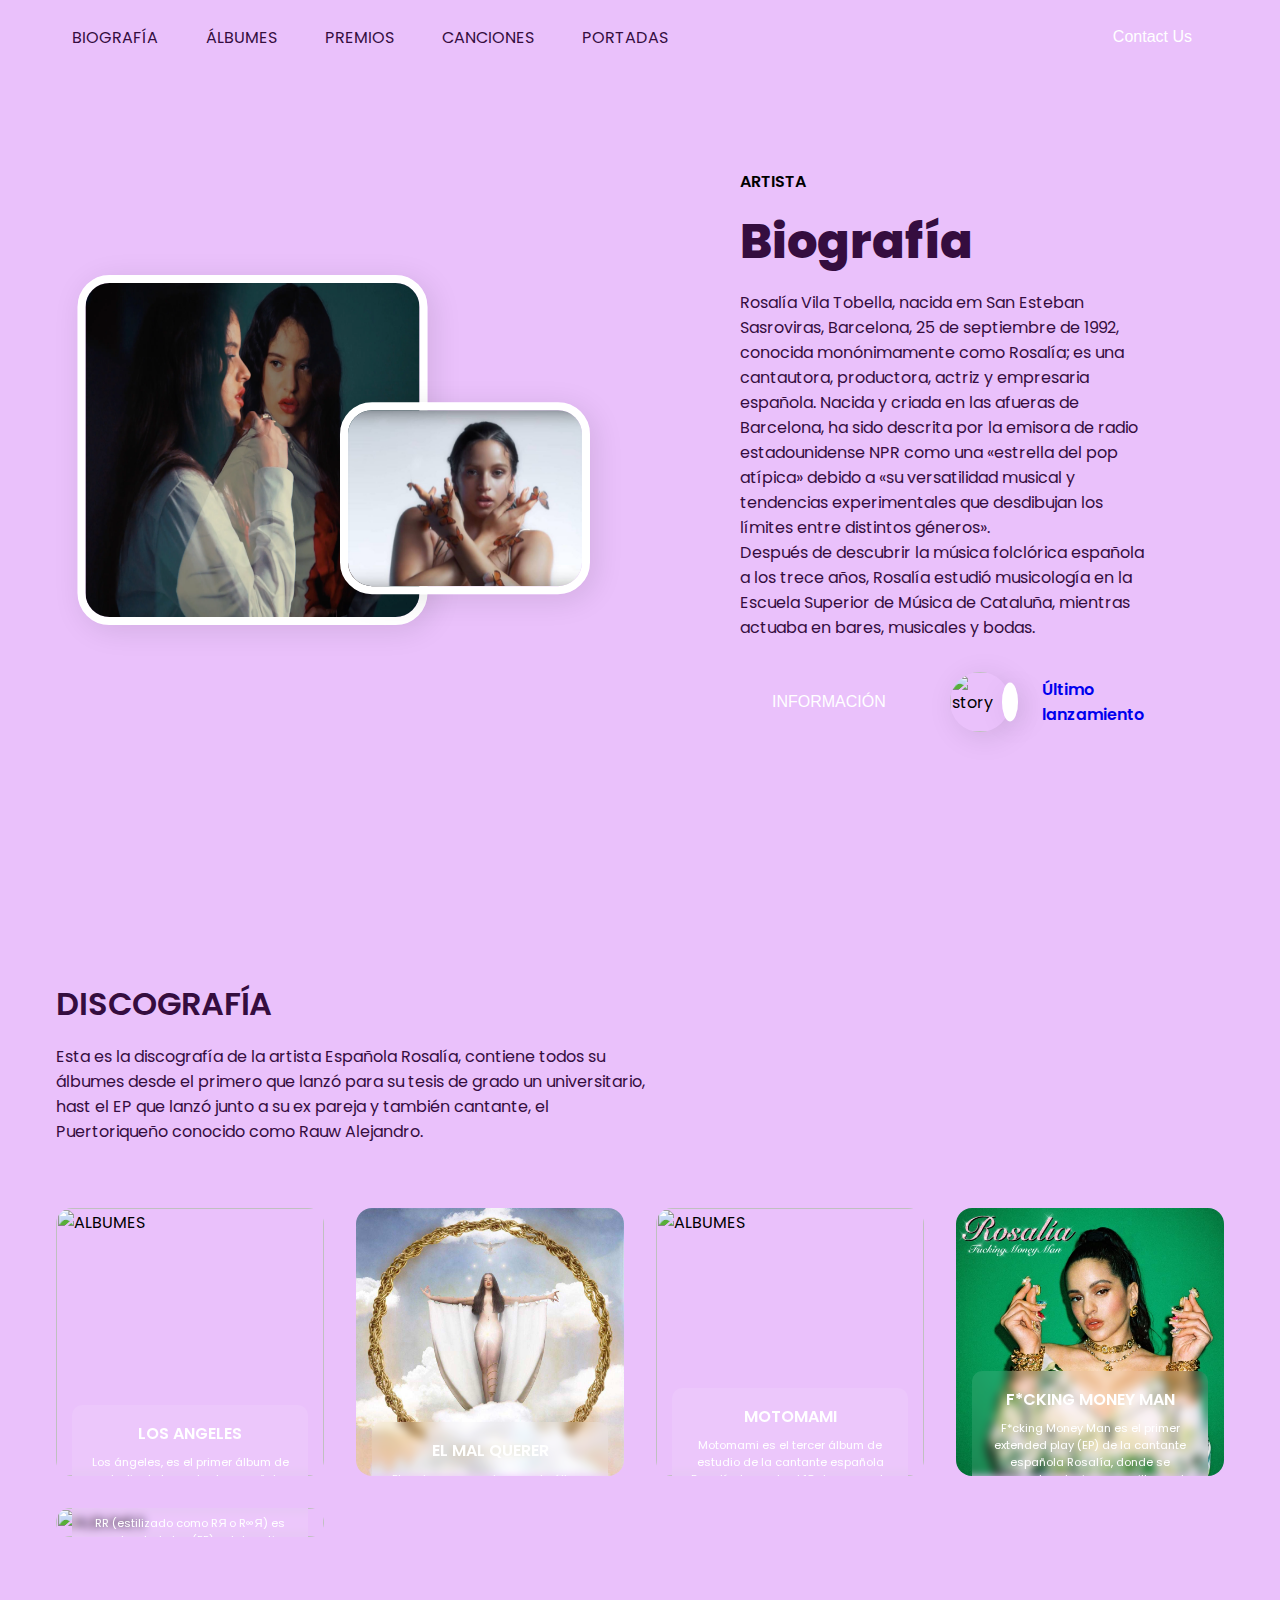
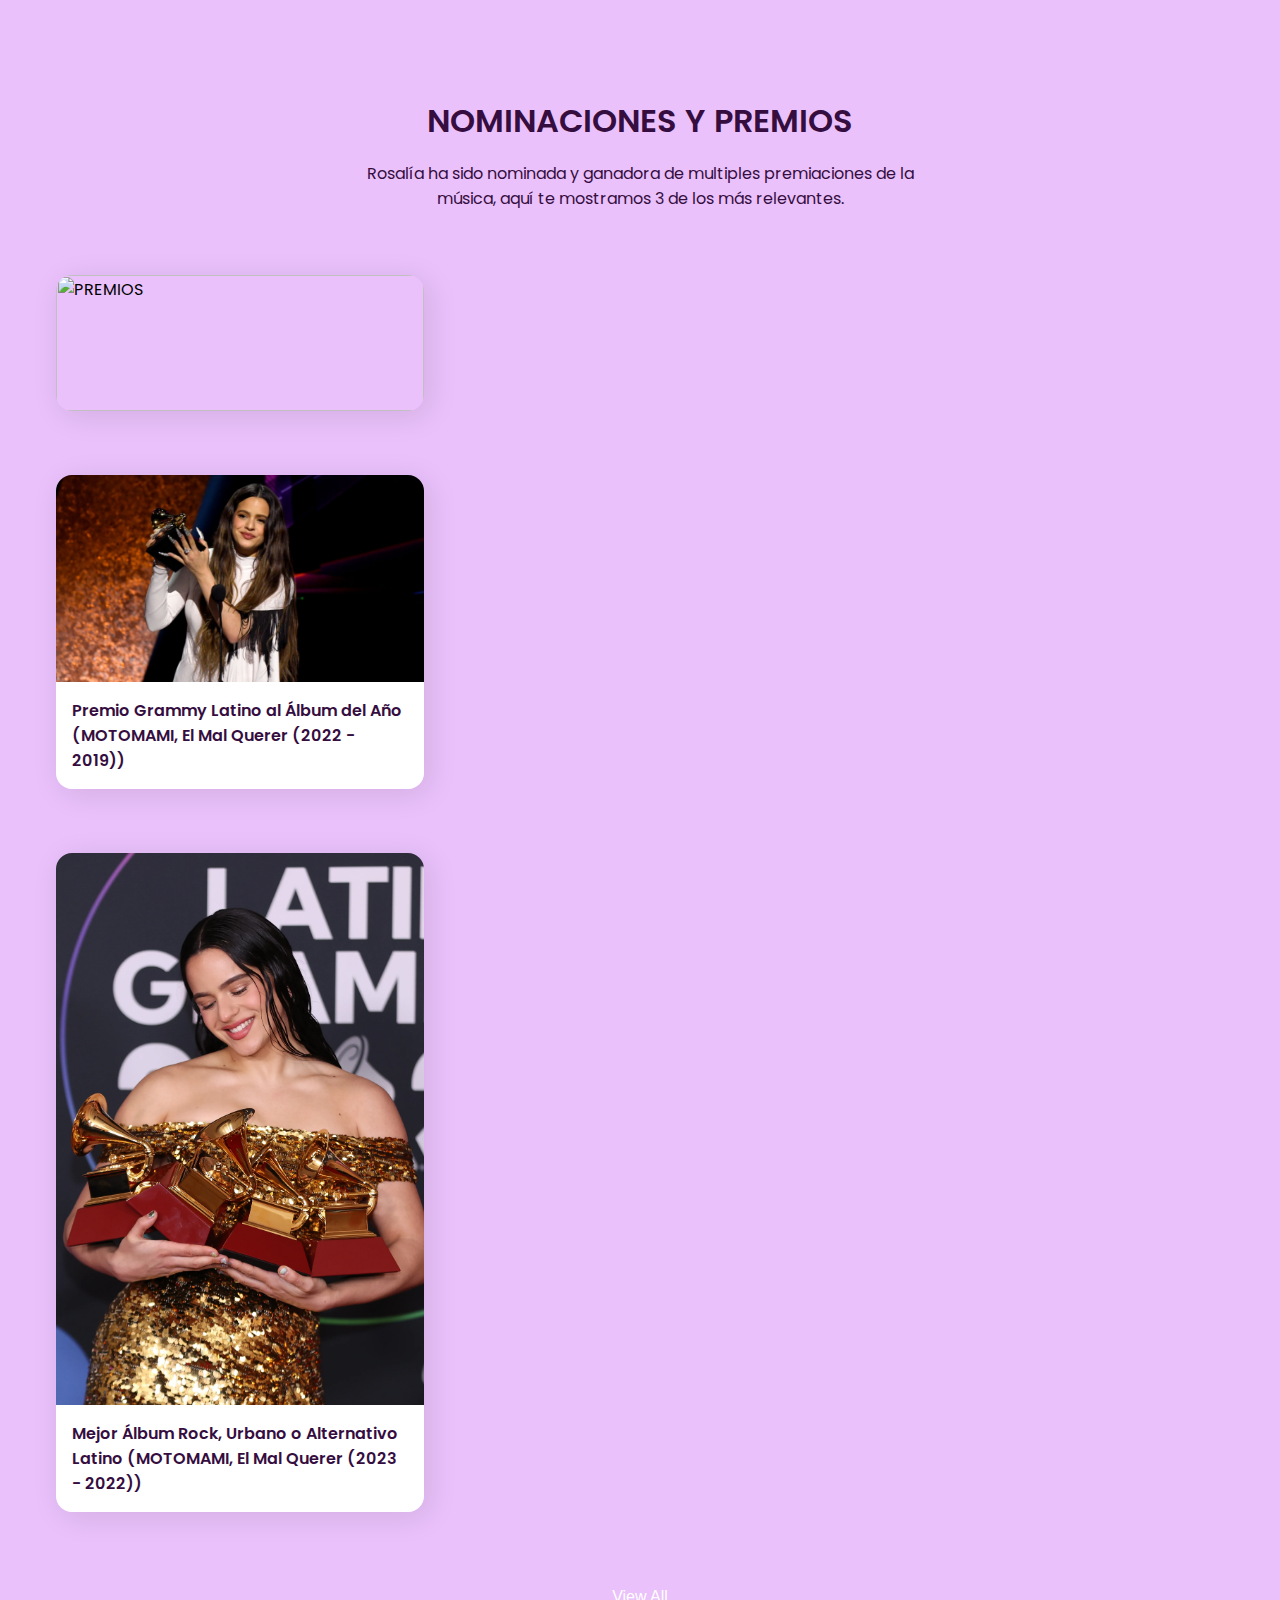
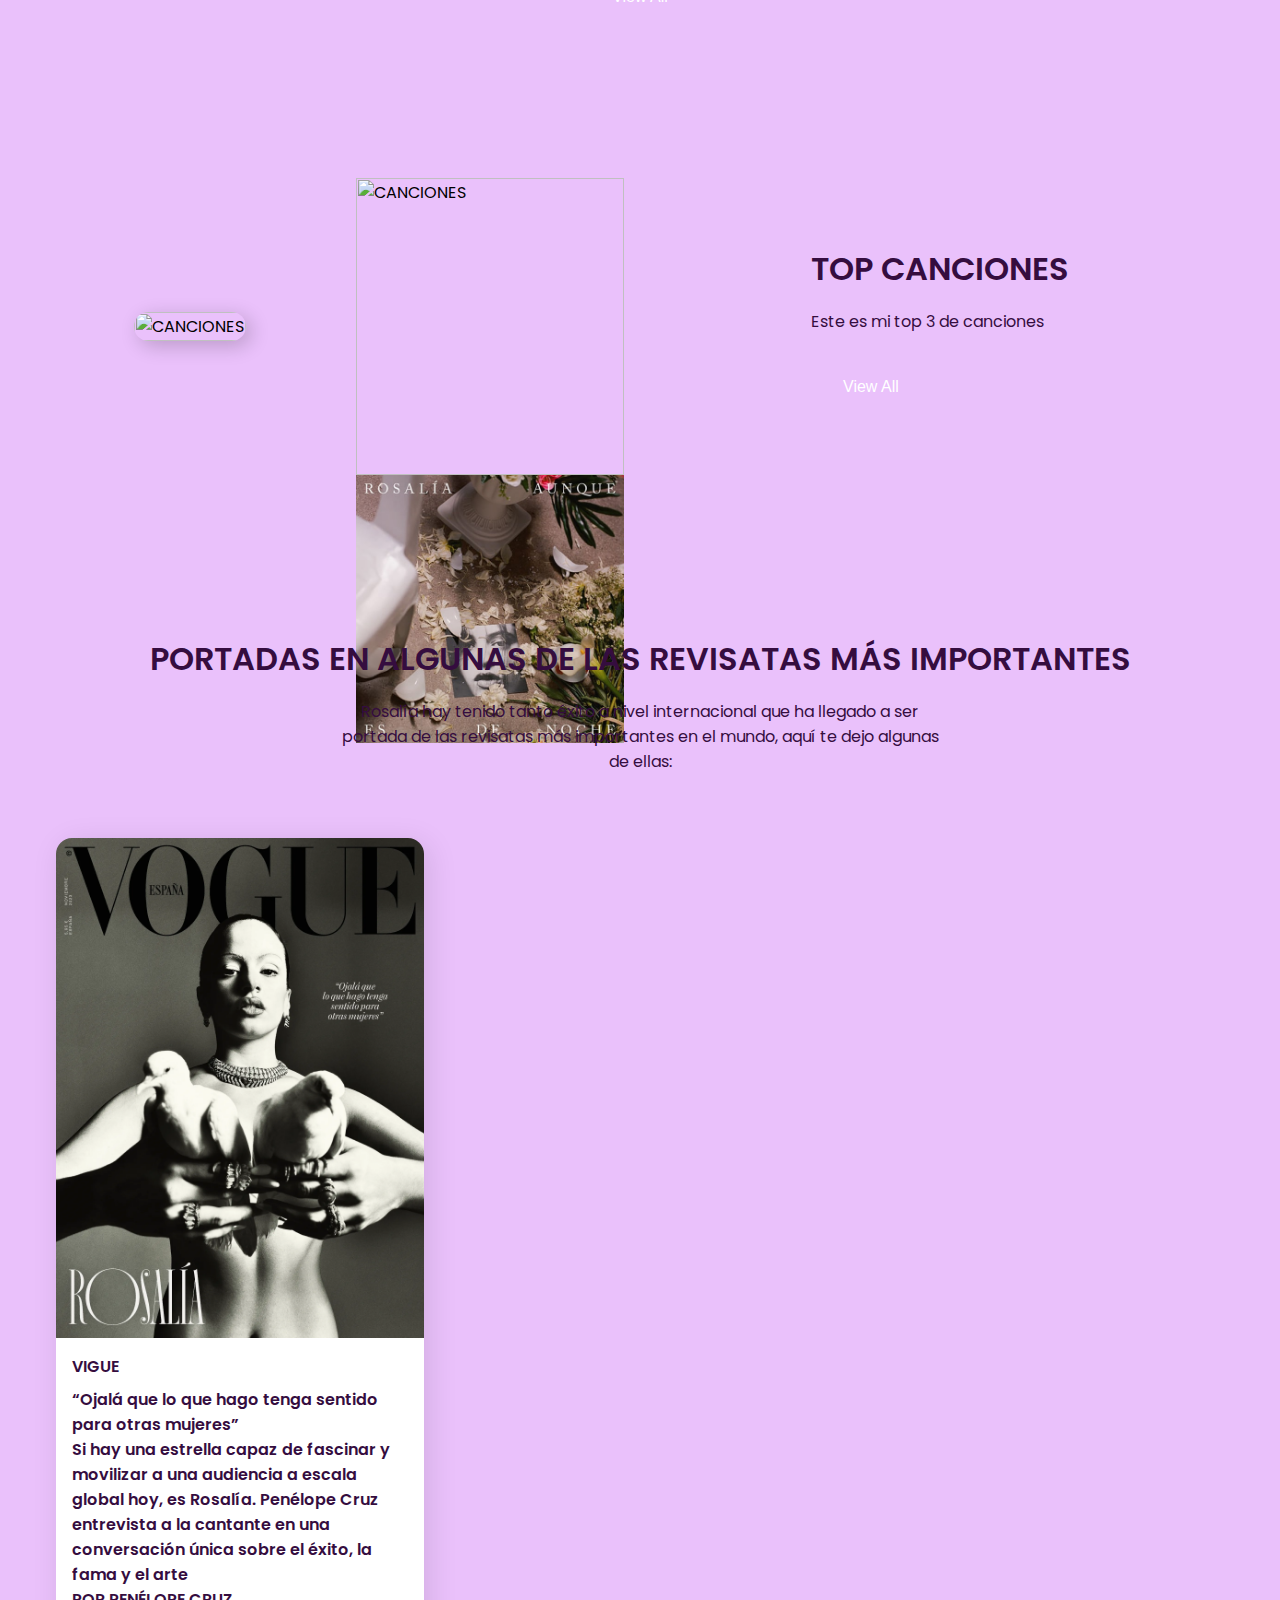
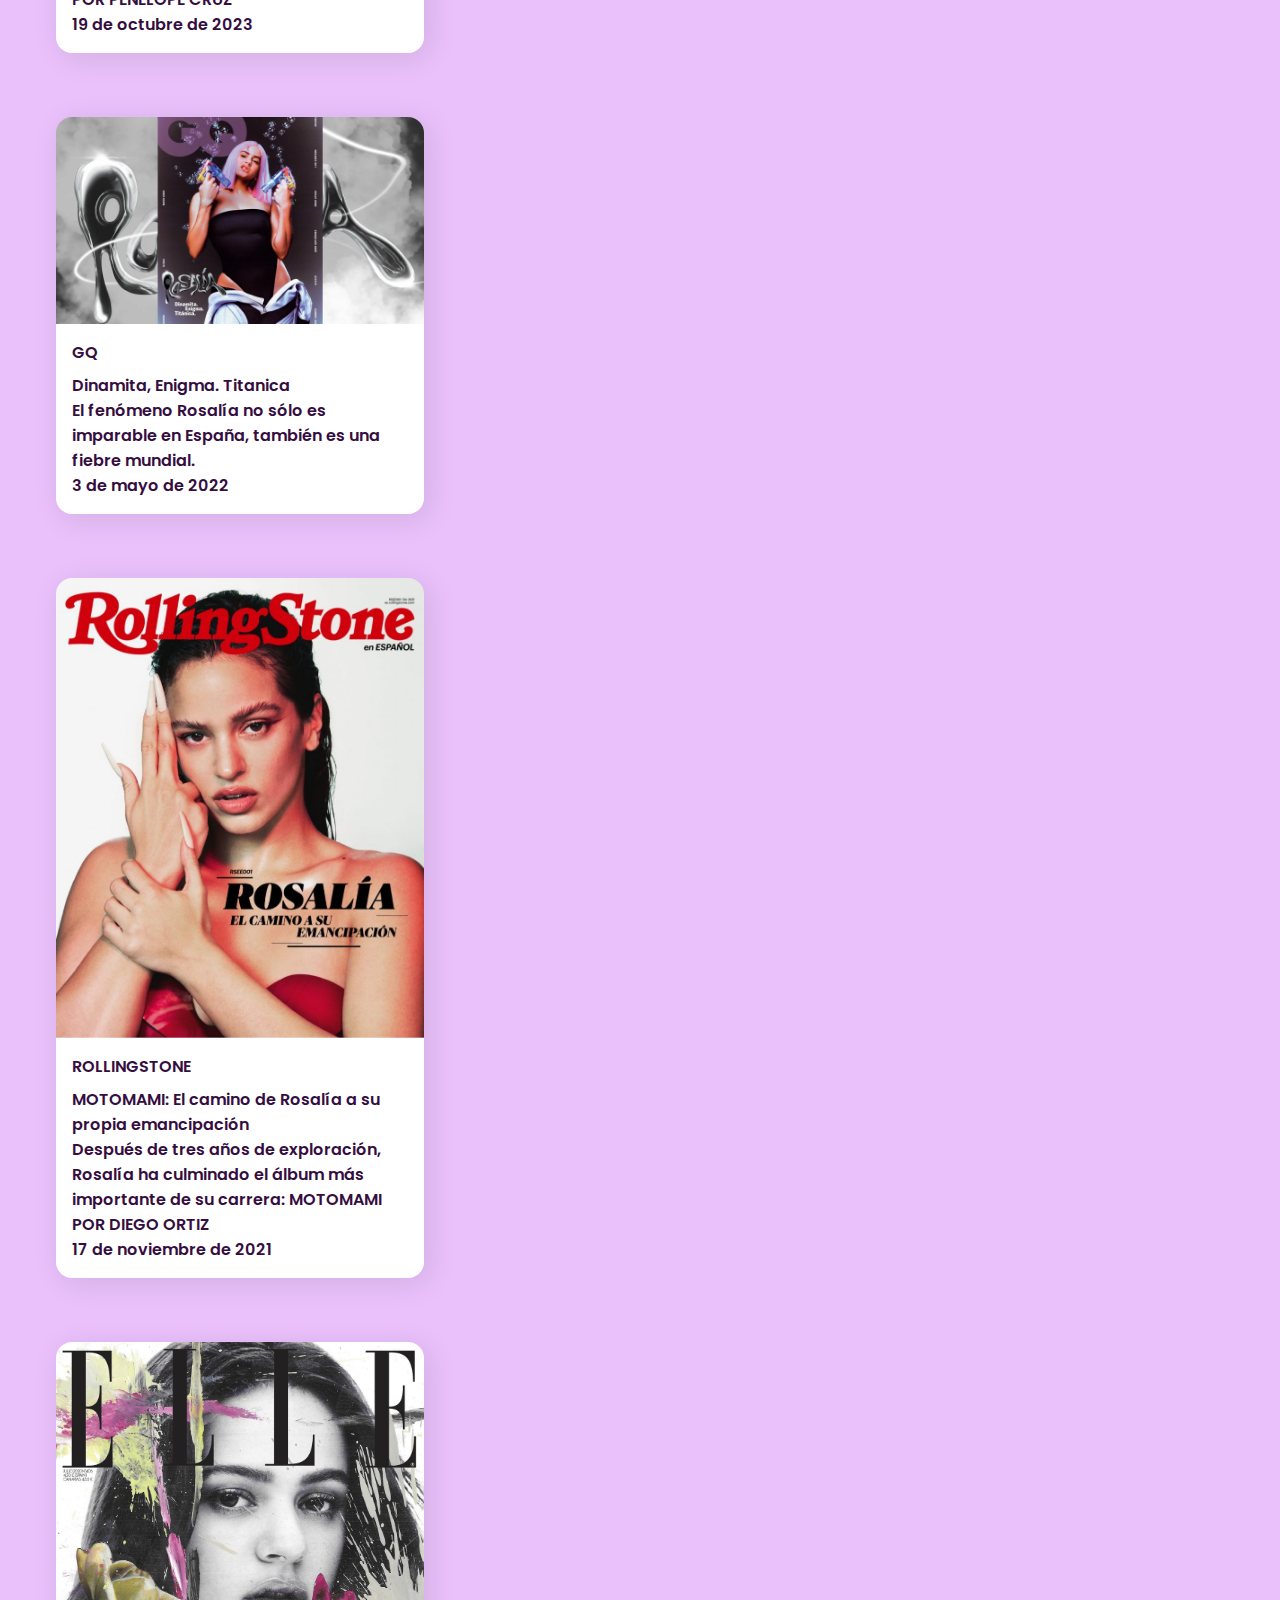
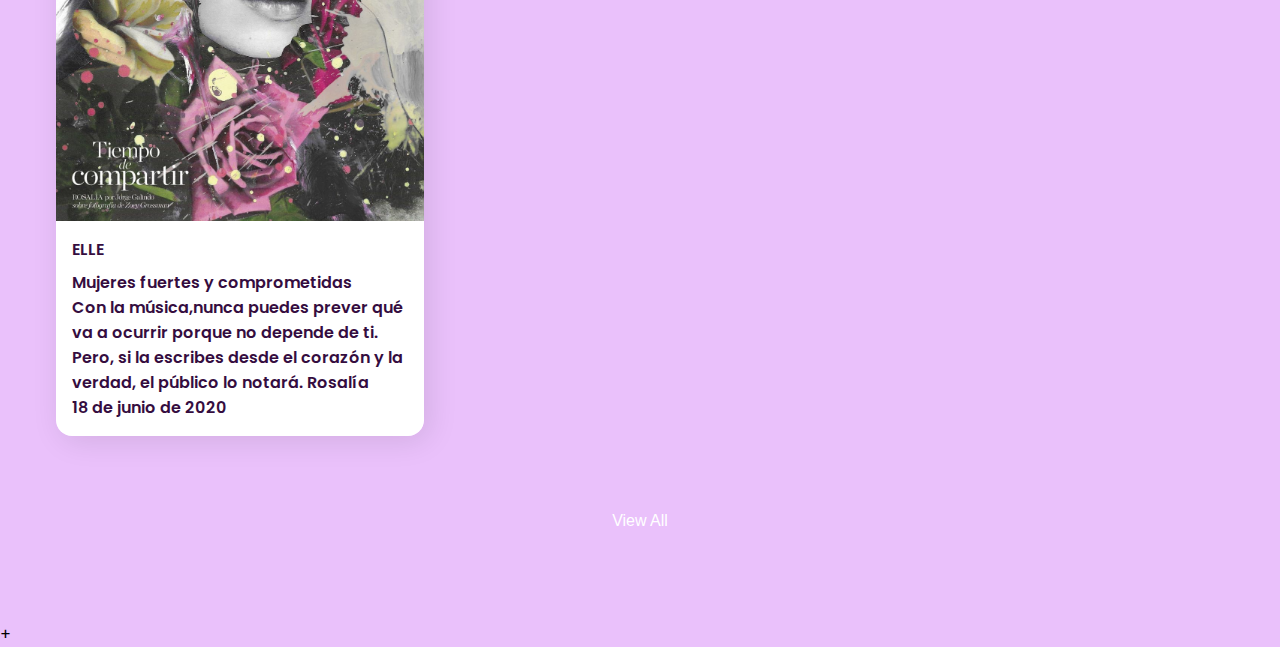
==== commit e188977d: "Update index.html" ====
--- a/index.html
+++ b/index.html
@@ -113,7 +113,15 @@
                 <div class="PREMIOS-card">
                     <img src="images/YOXTUPORTADA.jpg" alt="PREMIOS">
                     <div class="PREMIOS-details">
-                        <p>Premio Grammy Latino a la Mejor Fusión/Interpretación Urbana (Yo x tí, tú x mí, Con Altura)</p>
+                        <p>Premio Grammy Latino a la Mejor Fusión/Interpretación Urbana (Yo x tí, tú x mí, Con Altura (2020 - 2018))</p>
+                    </div>
+                </div>
+            </div>
+            <div class="PREMIOS-grid">
+                <div class="PREMIOS-card">
+                    <img src="images/GANA2023.jpg" alt="PREMIOS">
+                    <div class="PREMIOS-details">
+                        <p>Premio Grammy Latino al Álbum del Año (MOTOMAMI, El Mal Querer (2022 - 2019))</p>
                     </div>
                 </div>
             </div>
@@ -121,15 +129,7 @@
                 <div class="PREMIOS-card">
                     <img src="images/GANAALBUM2022.jpg" alt="PREMIOS">
                     <div class="PREMIOS-details">
-                        <p>Premio Grammy Latino al Álbum del Año (MOTOMAMI, El Mal Querer (2022 - 2019))</p>
-                    </div>
-                </div>
-            </div>
-            <div class="PREMIOS-grid">
-                <div class="PREMIOS-card">
-                    <img src="images/GANA2023.jpg" alt="PREMIOS">
-                    <div class="PREMIOS-details">
-                        <p>Mejor Álbum Rock, Urbano o Alternativo Latino (2023 - 2022)</p>
+                        <p>Mejor Álbum Rock, Urbano o Alternativo Latino (MOTOMAMI, El Mal Querer (2023 - 2022))</p>
                     </div>
                 </div>
             </div>
@@ -156,19 +156,13 @@
                         TOP CANCIONES
                     </h2>
                     <p class="section-subtitle">
-                        Este es mi top 3 de canciones: <br>
-                                TUYA: Fue lanzada el 08 de junio de 2023 <br> 
-                                    <li> <a href="https://www.youtube.com/watch?v=F84pjEryeC0"> Último lanzamiento </a> </li> <br>
-                                        AUNQUE ES DE NOCHE: Fue lanzada el 23 de noviembre del 2017 <br> 
-                                            <li> <a href="https://www.youtube.com/watch?v=6s-MQzPZ6IE"> La primera que escuché </a> </li> <br>
-                                                DOLERME: Fue lanzada el 24 de marzo del 2020 <br> 
-                                                    <li> <a href="https://www.youtube.com/watch?v=6s-MQzPZ6IE"> Mi favorita </a> </li> <br>
+                        Este es mi top 3 de canciones
                     </p>
                     <button class="btn">View All</button>
                 </div>
             </div>
         </div>
-+
+        </section>
             <section class="PORTADAS" id="PORTADAS">
         <div class="section-container PORTADAS-container" >
             <h2 class="section-title">PORTADAS EN ALGUNAS DE LAS REVISATAS MÁS IMPORTANTES</h2>
--- a/css/style.css
+++ b/css/style.css
@@ -289,7 +289,7 @@
     transition: 0.3s;
 }
 
-.ALBUMES-card:hover .destination-details {
+.ALBUMES-card:hover .ALBUMES-details {
     bottom: 1rem;
 }
 
@@ -370,6 +370,39 @@
     margin-bottom: 2rem;
 }
 
+.PORTADAS {
+    background-color: var(--secondary-color);
+}
+
+.PORTADAS-container :is(.section-title, .section-subtitle, .view-all) {
+    text-align: center;
+    margin-right: auto;
+    margin-left: auto;
+}
+
+.PORTADAS-grid {
+    display: grid;
+    grid-template-columns: repeat(3, 1fr);
+    gap: 2rem;
+    margin: 4rem 0;
+}
+
+.PORTADAS-card {
+    border-radius: 1rem;
+    overflow: hidden;
+    box-shadow: 5px 5px 30px rgba(0, 0, 0, 0.1);
+}
+
+.PORTADAS-details {
+    padding: 1rem;
+    display: grid;
+    gap: 0.5rem;
+    font-size: 1rem;
+    font-weight: 600;
+    color: var(--text-dark);
+    background-color: var(--extra-light);
+    cursor: pointer;
+}
 .subscribe{
     background-color: var(--secondary-color);
 }
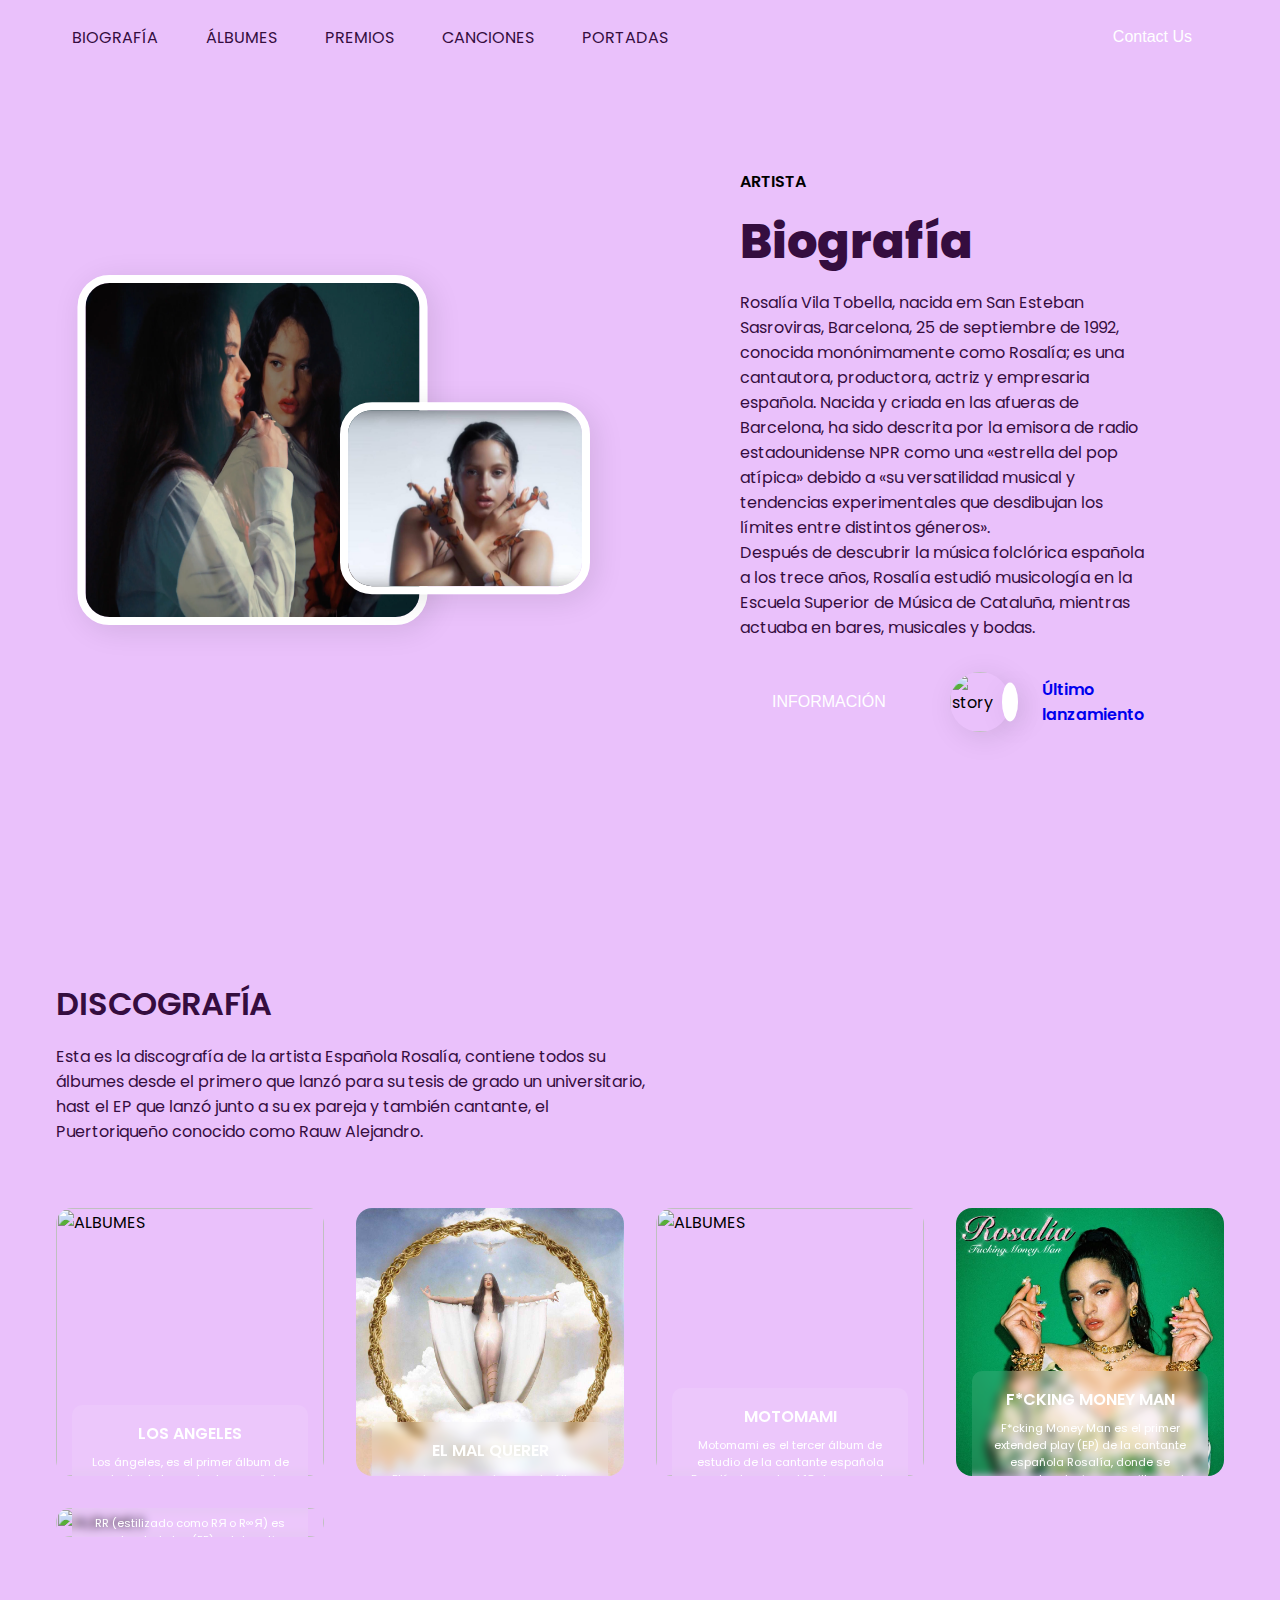
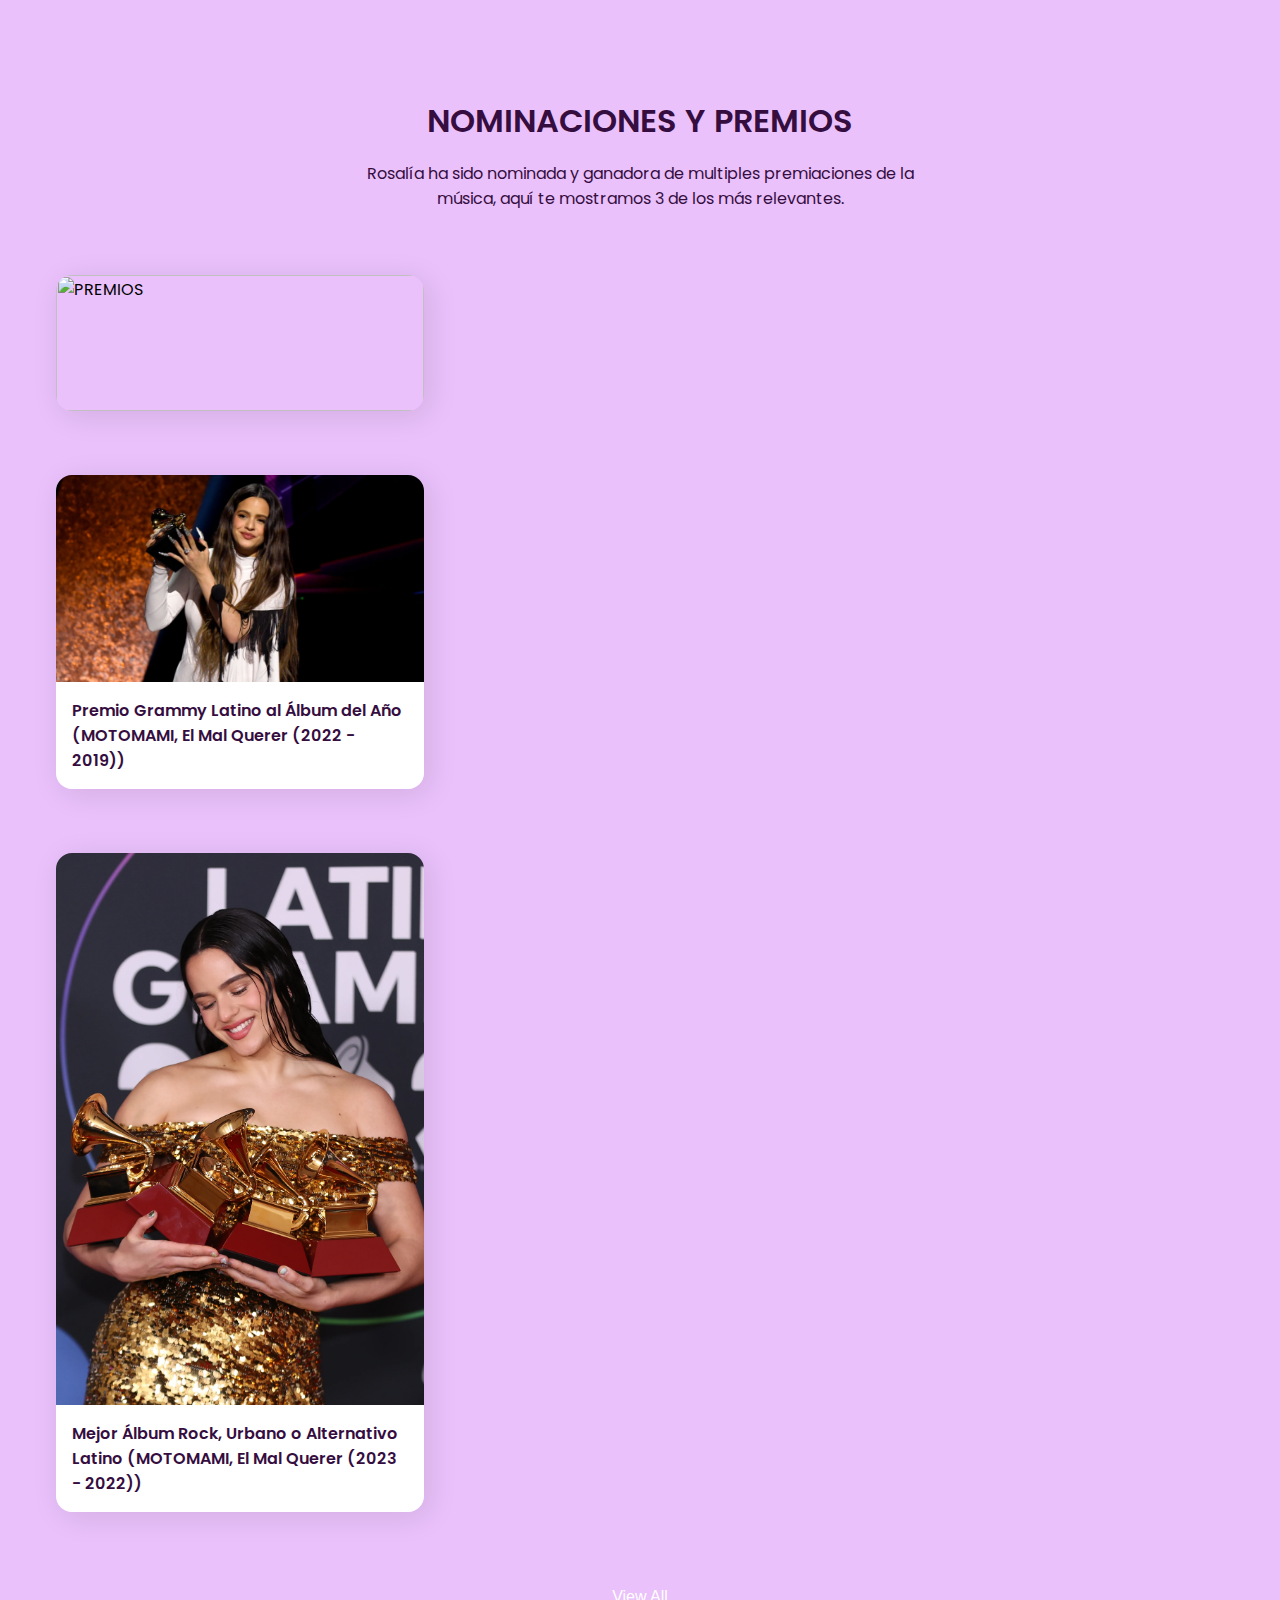
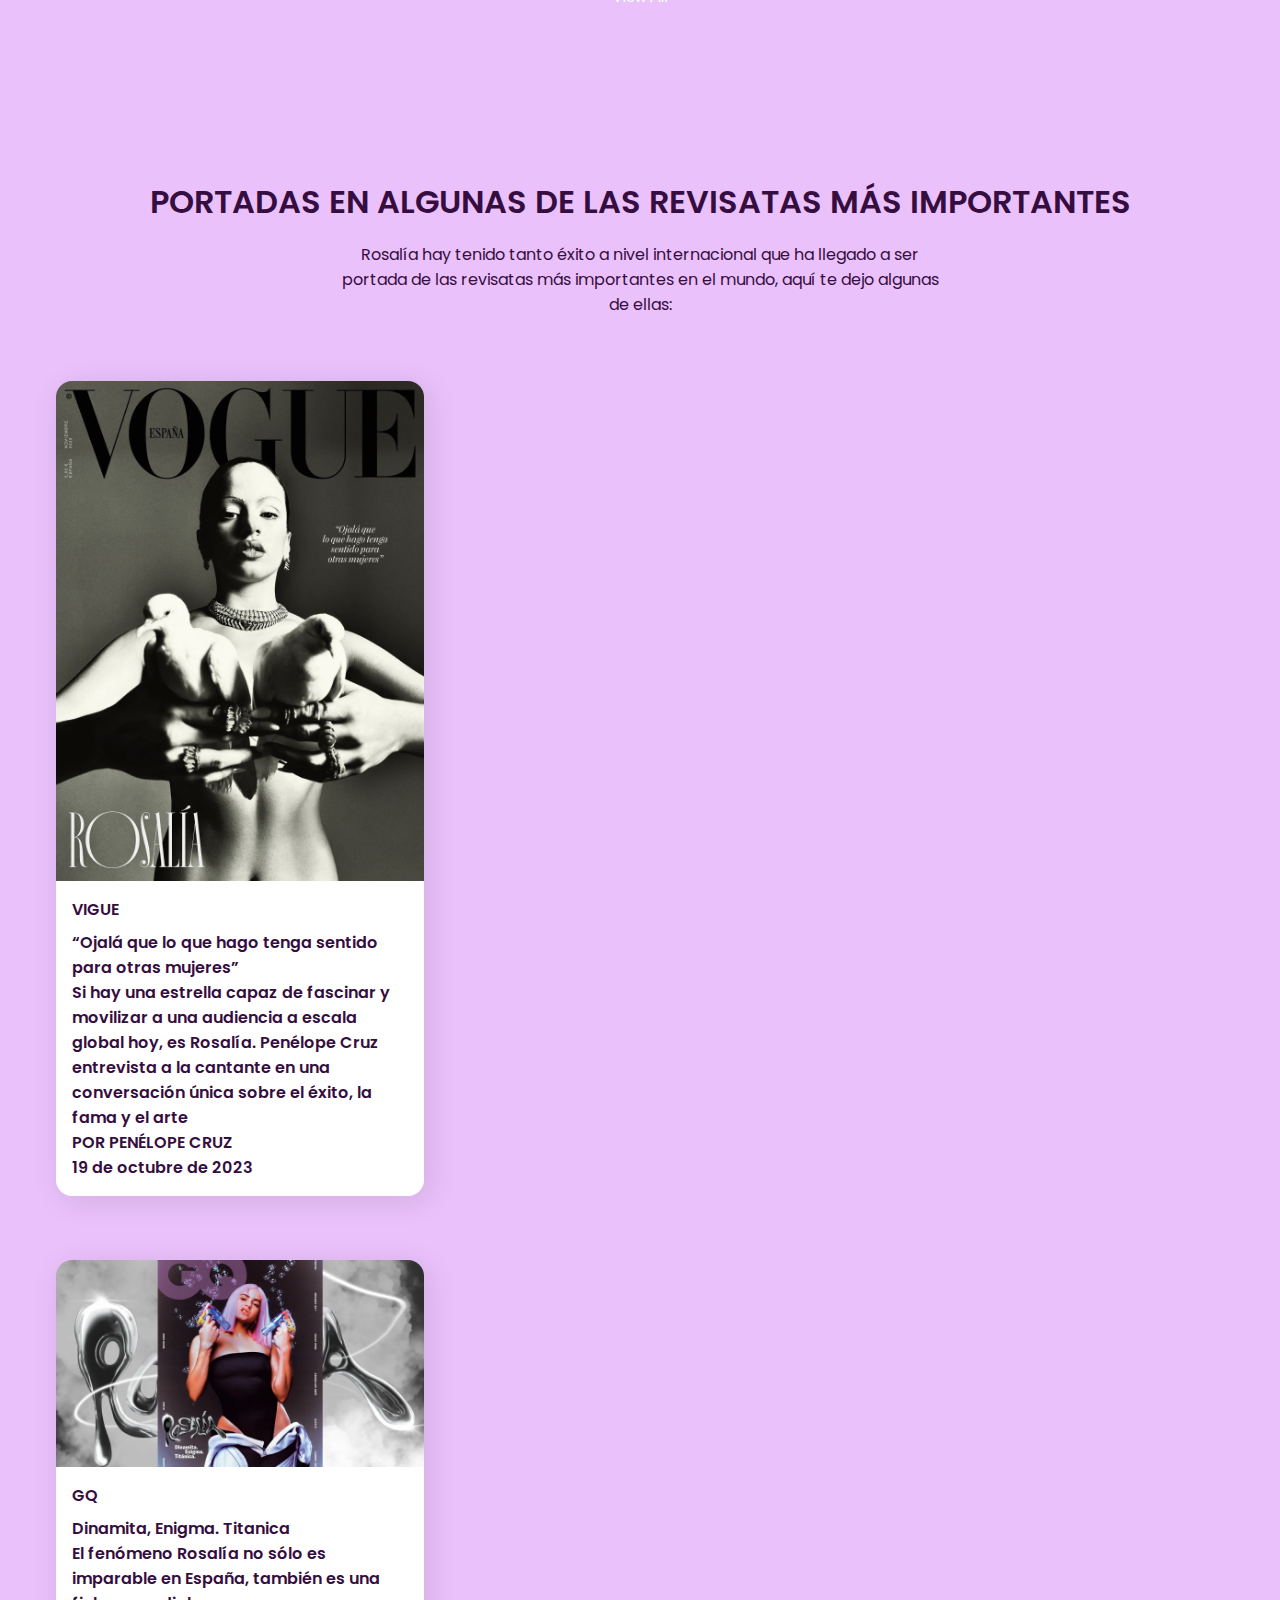
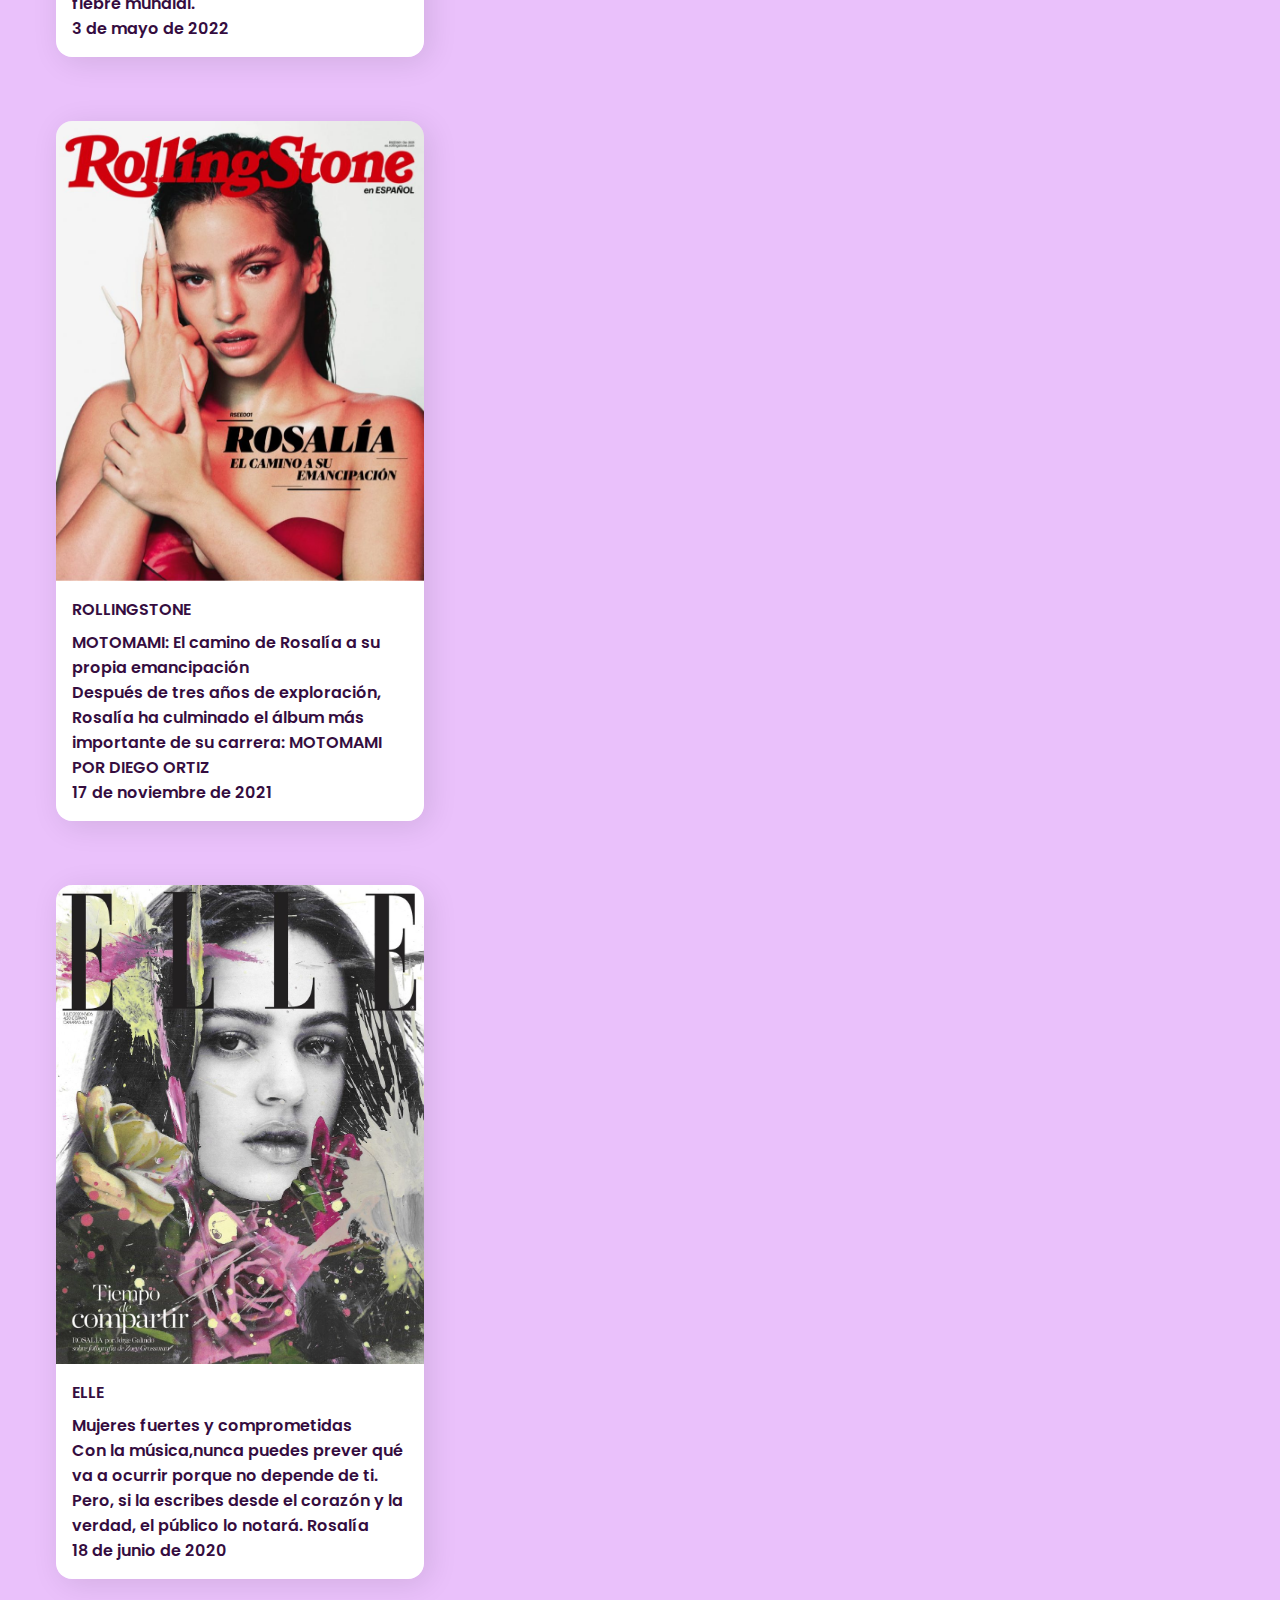
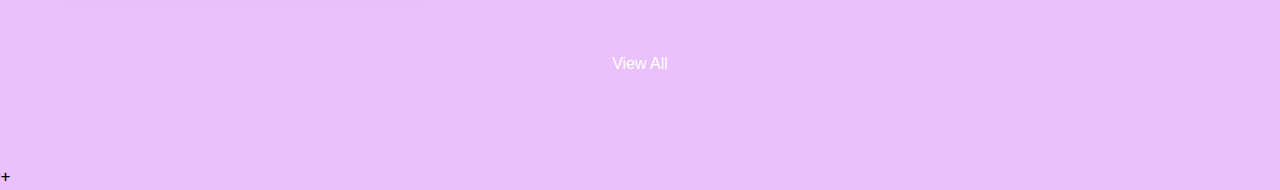
==== commit ac581b0a: "Update index.html" ====
--- a/index.html
+++ b/index.html
@@ -138,30 +138,6 @@
                         <button class="btn">View All</button>
                     </div>
                 </div>
-</section>
-    <section class="CANCIONES" id="CANCIONES">
-        <div class="section-container CANCIONES-container">
-            <div class="image-CANCIONES">
-                <div class="CANCIONES-col">
-                    <img src="images/TUYA.jpg" alt="CANCIONES">
-                </div>
-                <div class="gallery-col">
-                    <img src="images/DOLERMEPORTADA.jpg" alt="CANCIONES">
-                    <img src="images/AUNQUEESDENOCHE.jpg" alt="CANCIONES">
-                </div>
-            </div>
-            <div class="CANCIONES-content">
-                <div>
-                    <h2 class="section-title">
-                        TOP CANCIONES
-                    </h2>
-                    <p class="section-subtitle">
-                        Este es mi top 3 de canciones
-                    </p>
-                    <button class="btn">View All</button>
-                </div>
-            </div>
-        </div>
         </section>
             <section class="PORTADAS" id="PORTADAS">
         <div class="section-container PORTADAS-container" >
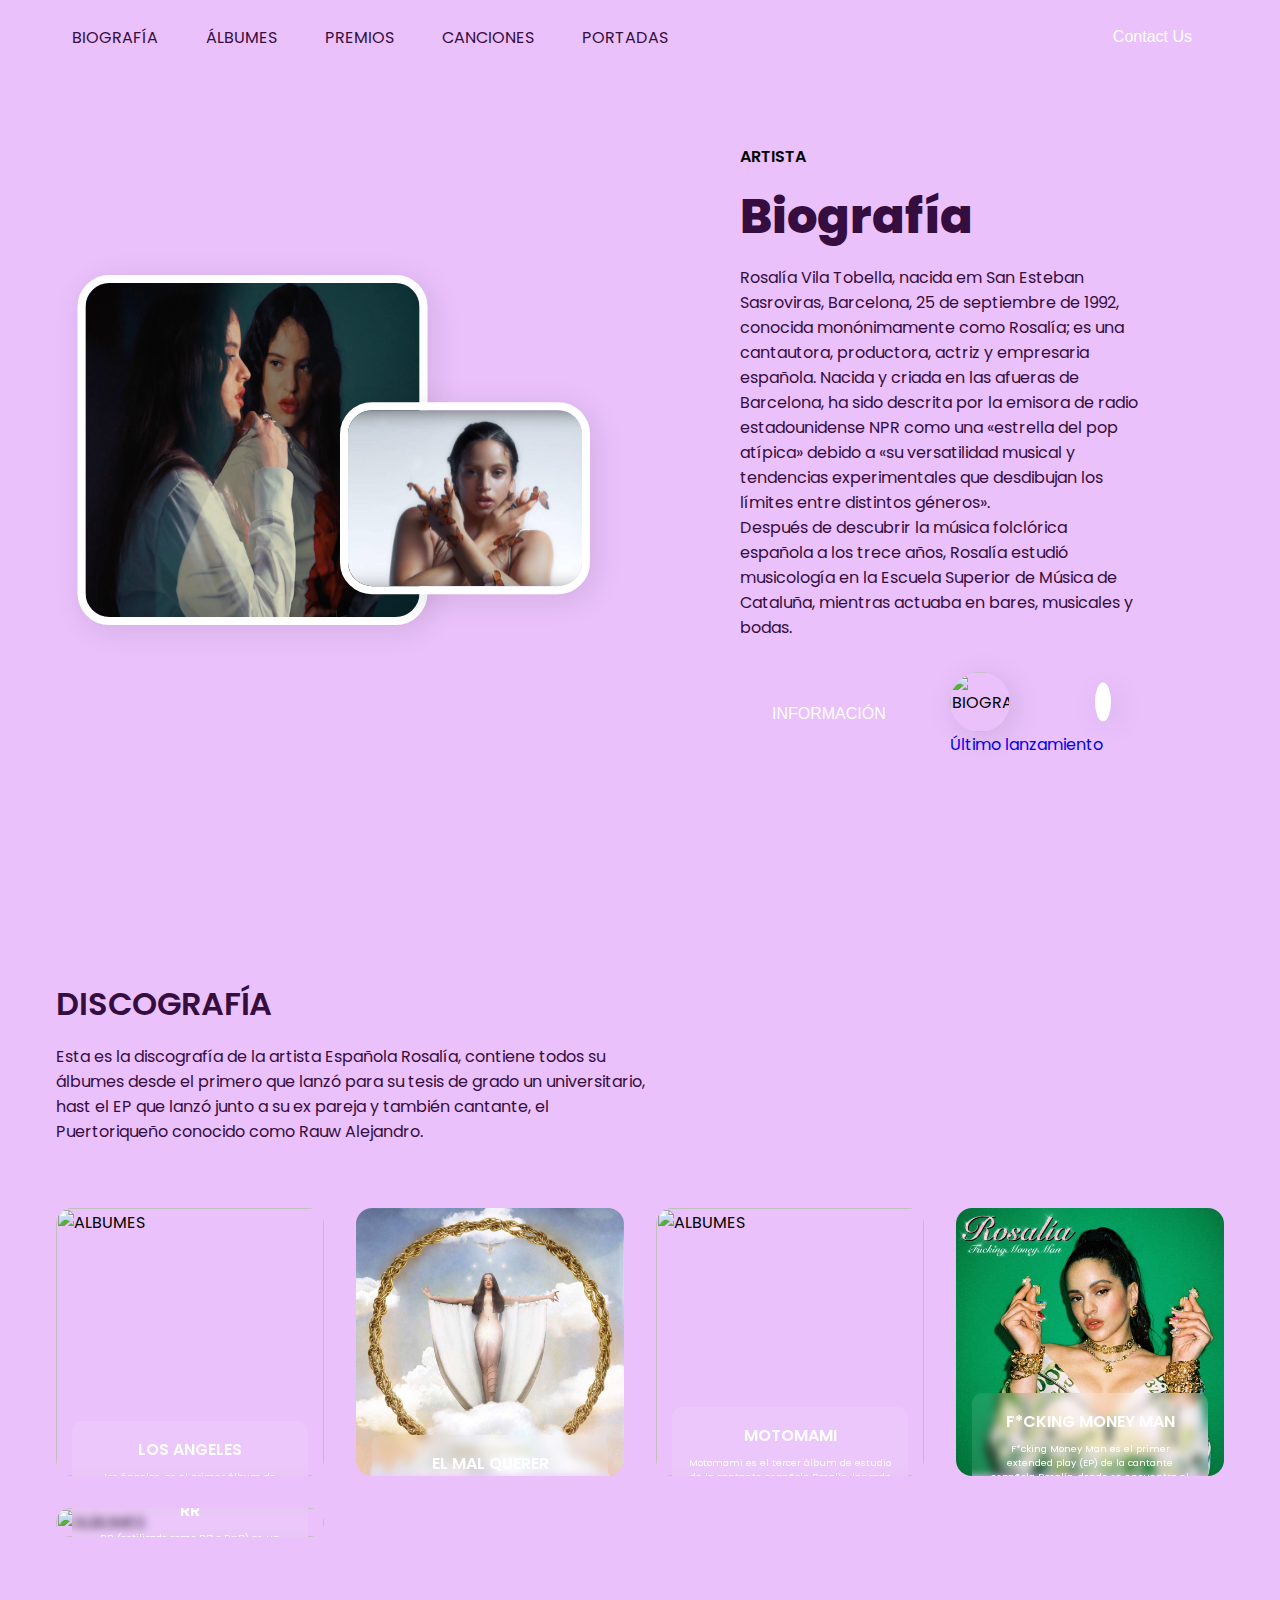
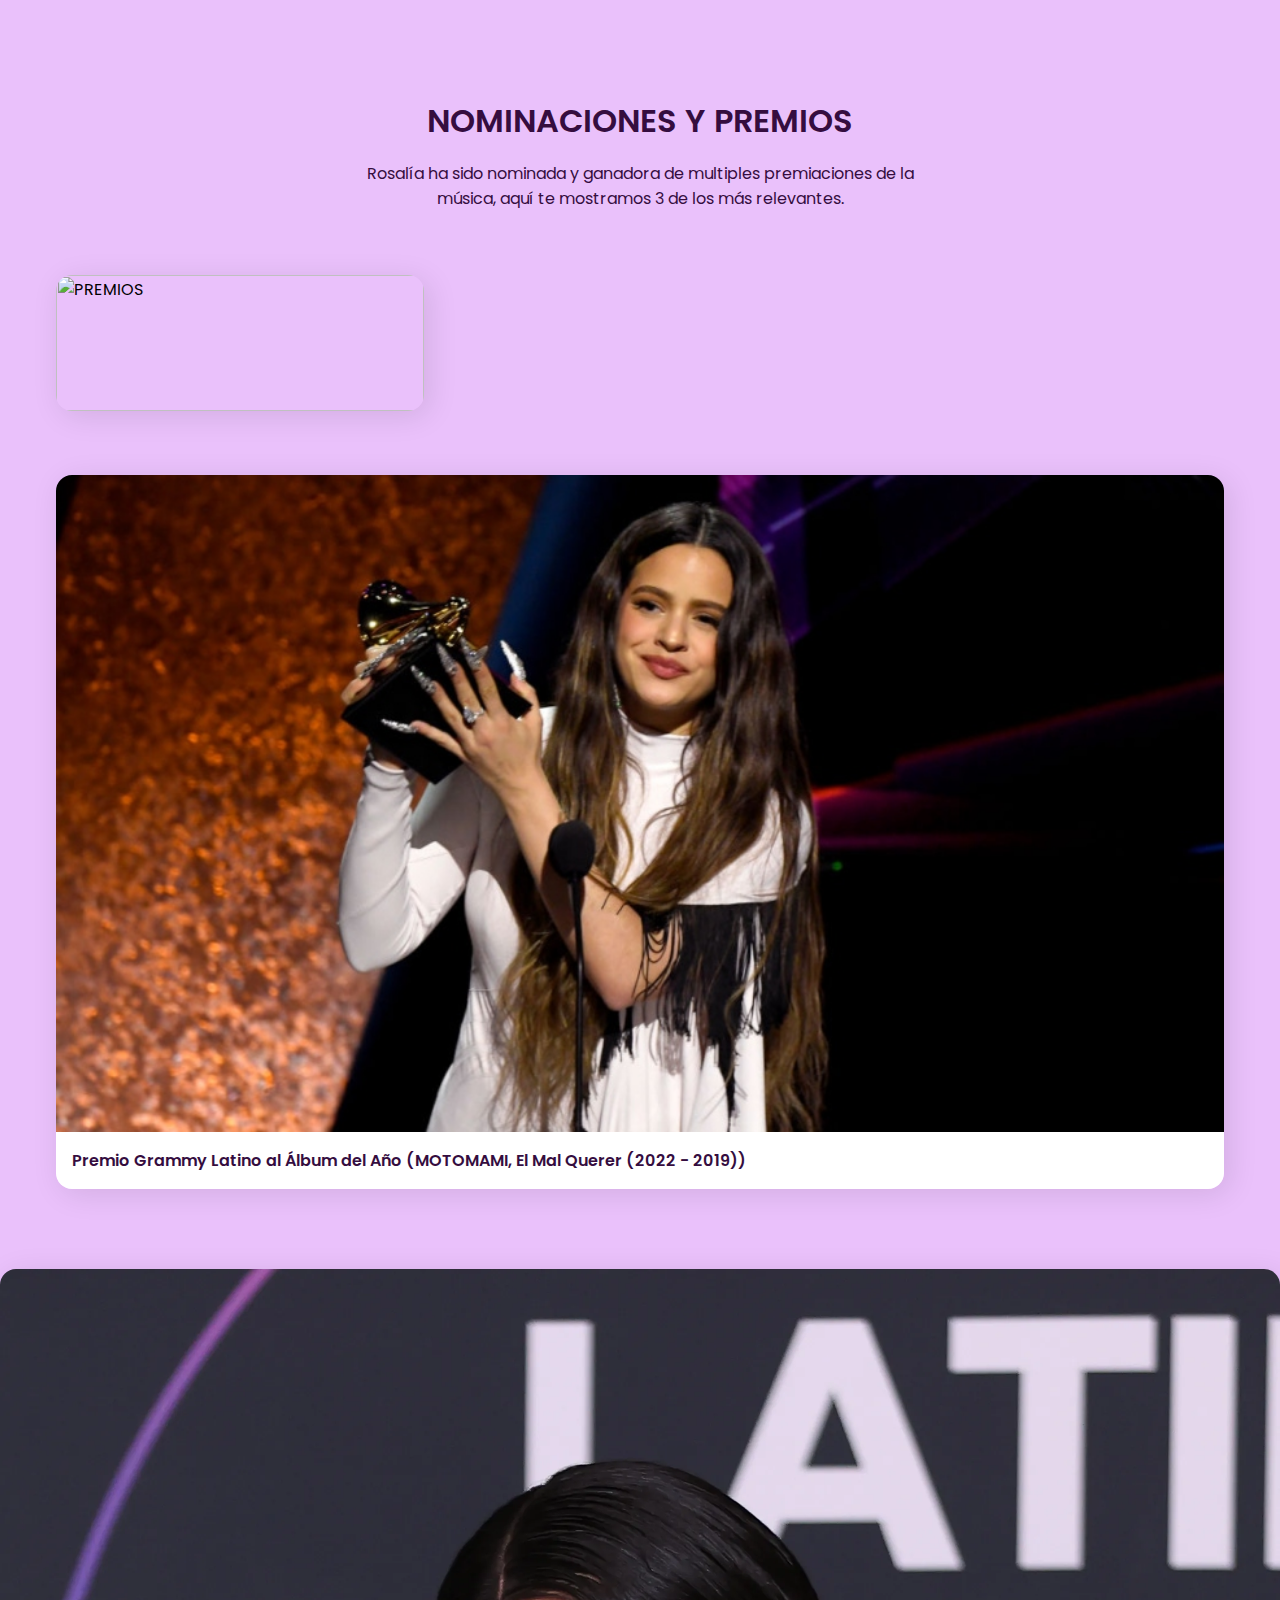
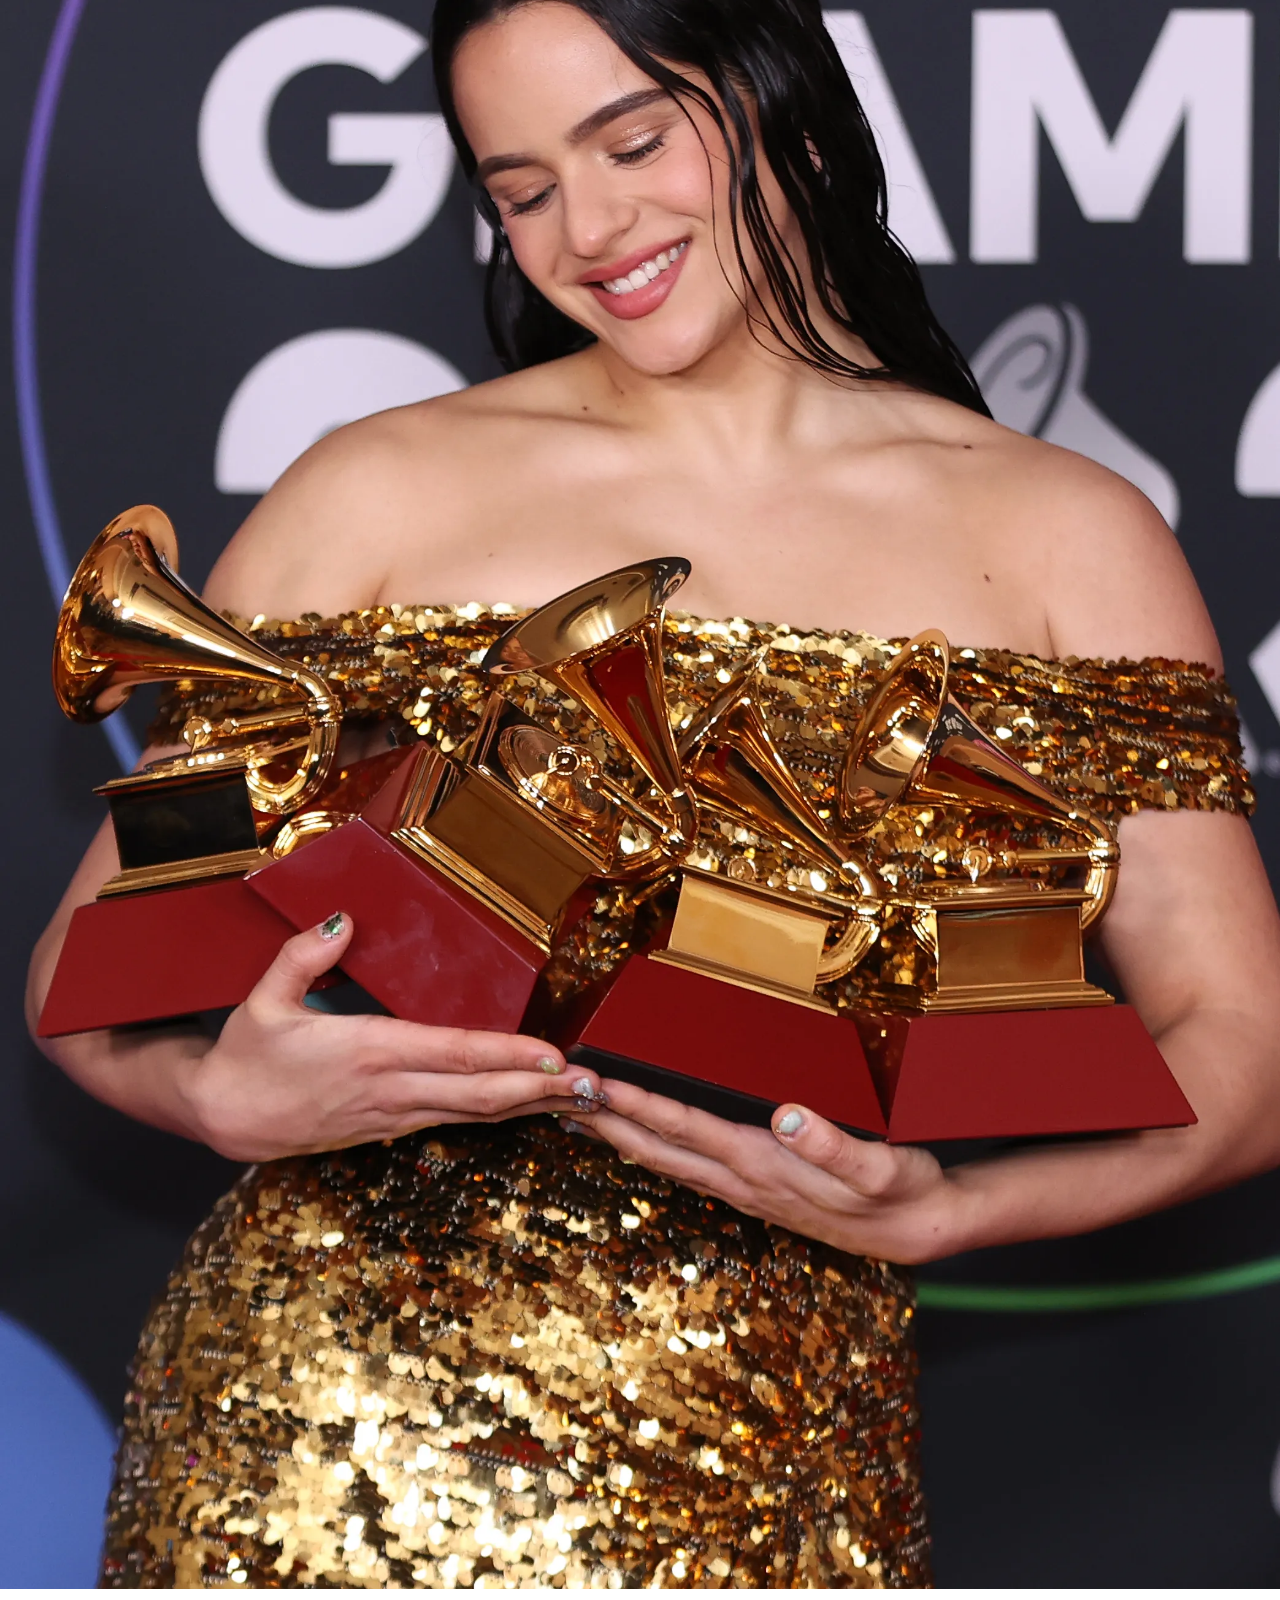
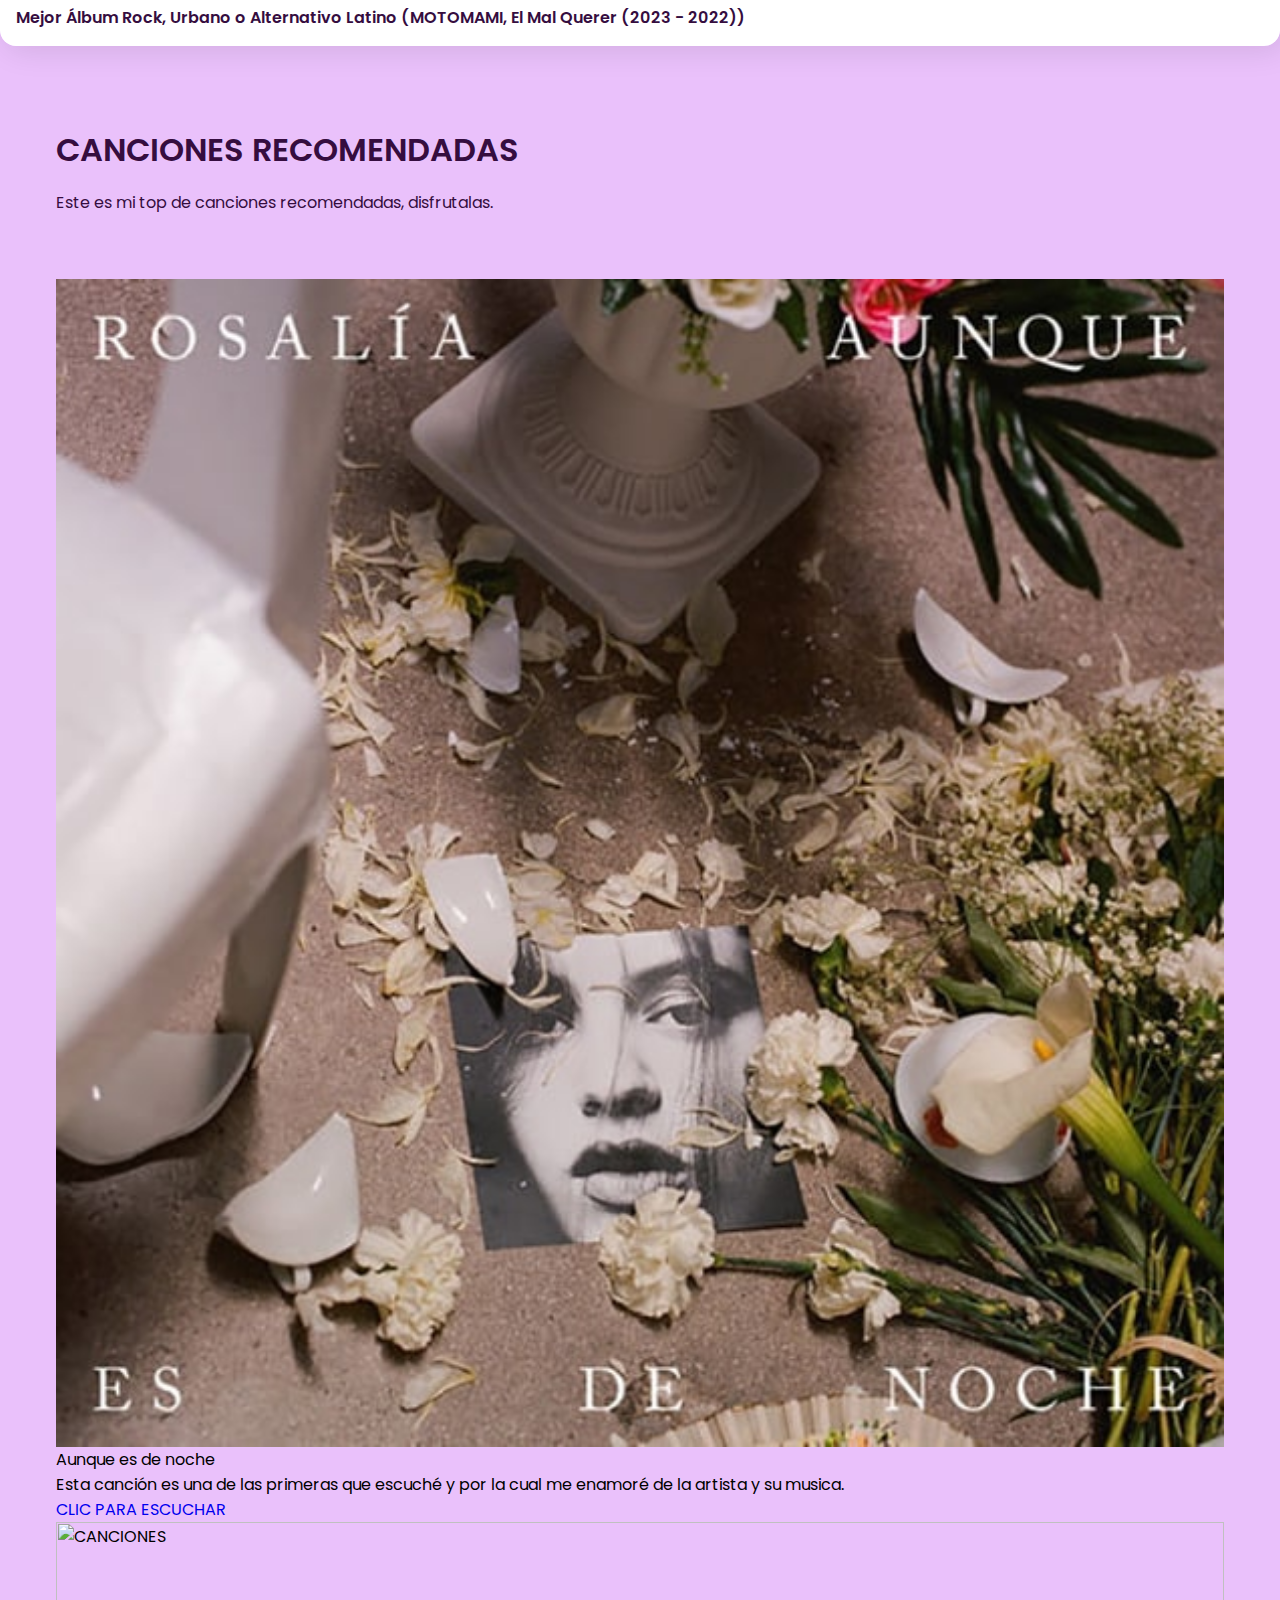
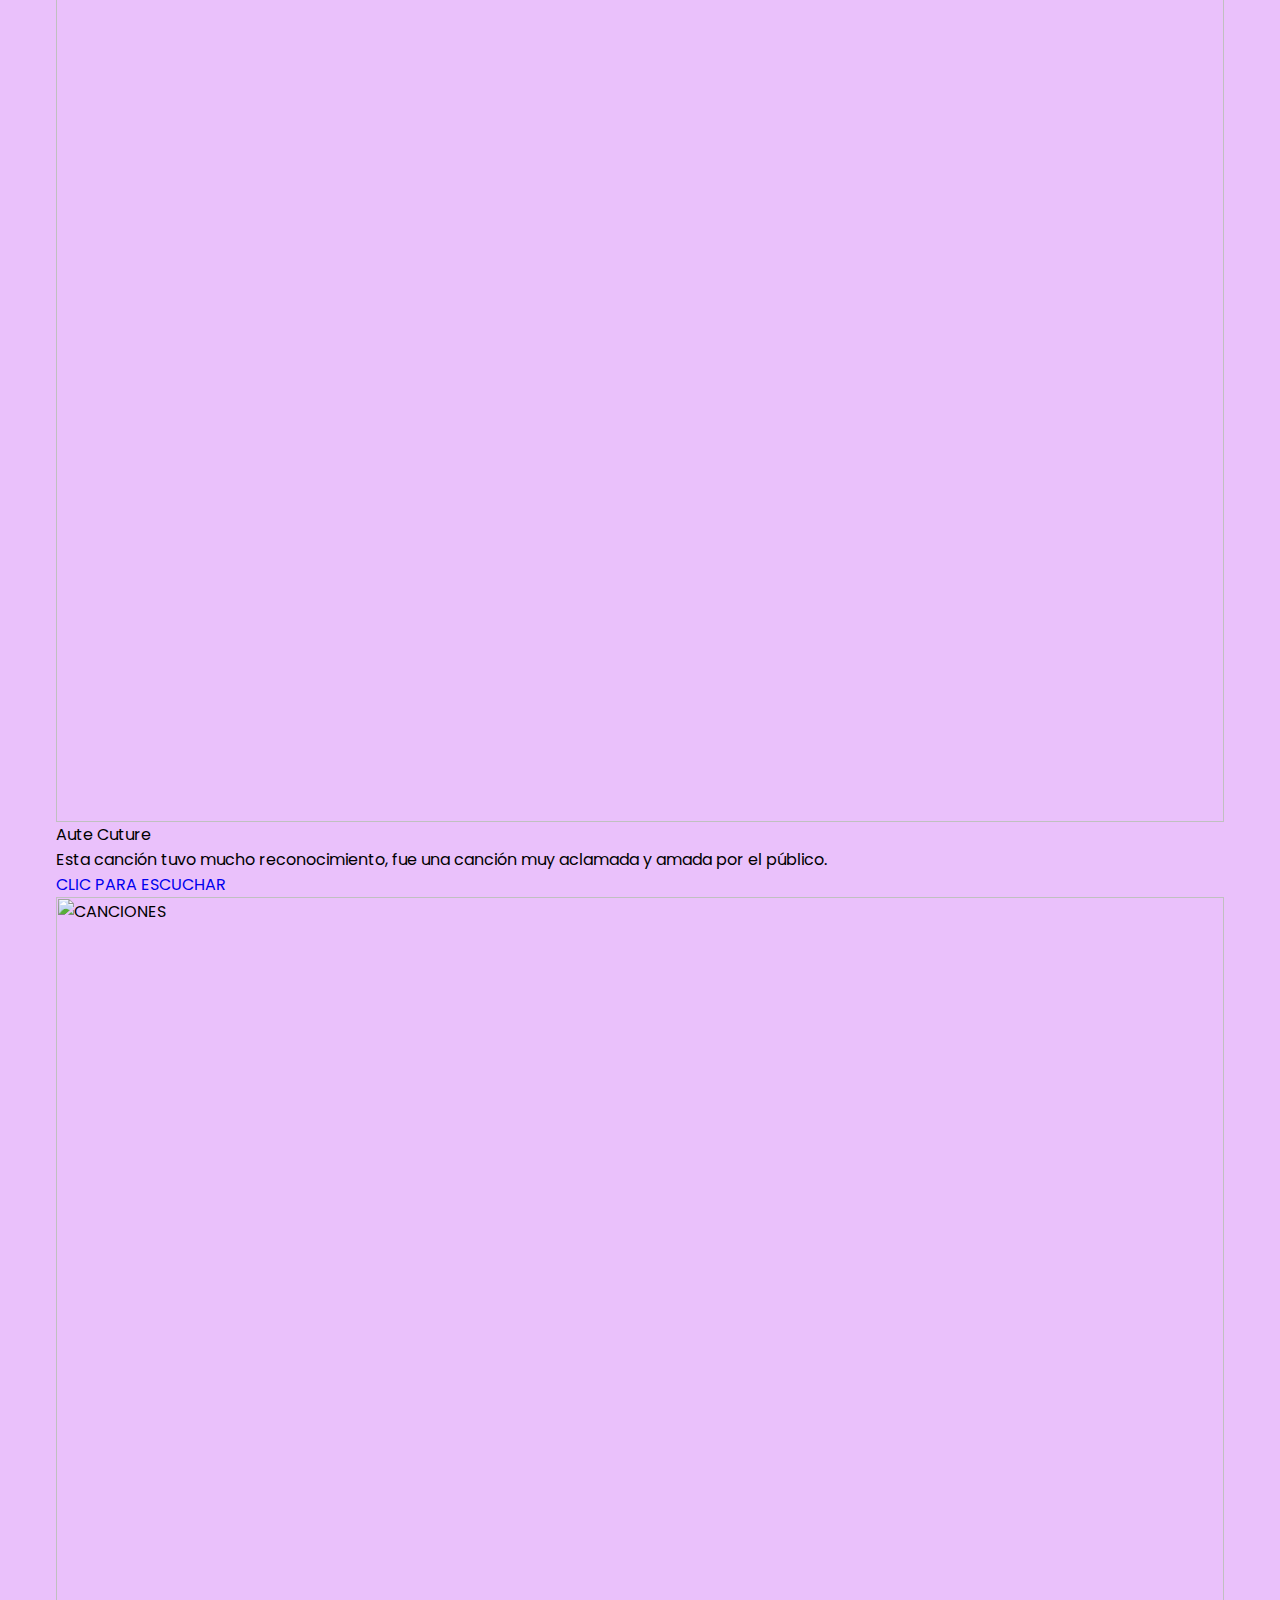
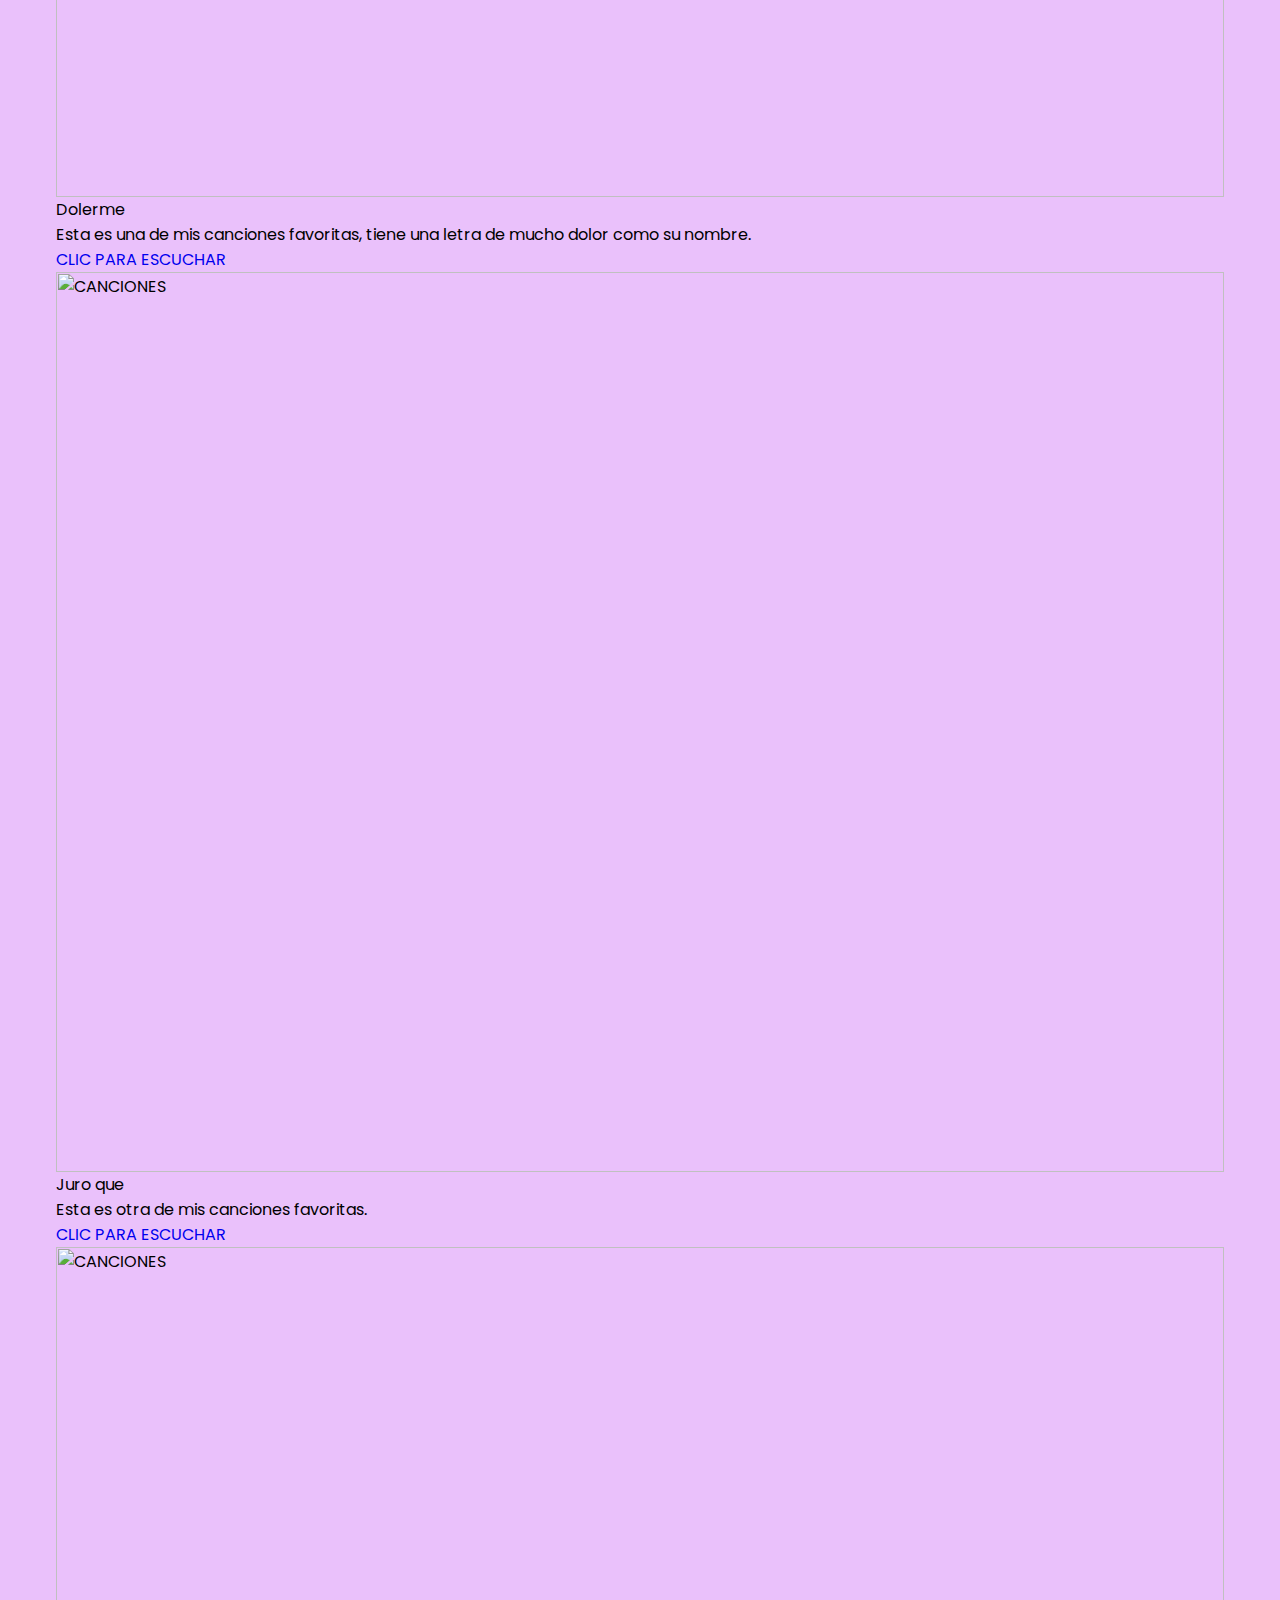
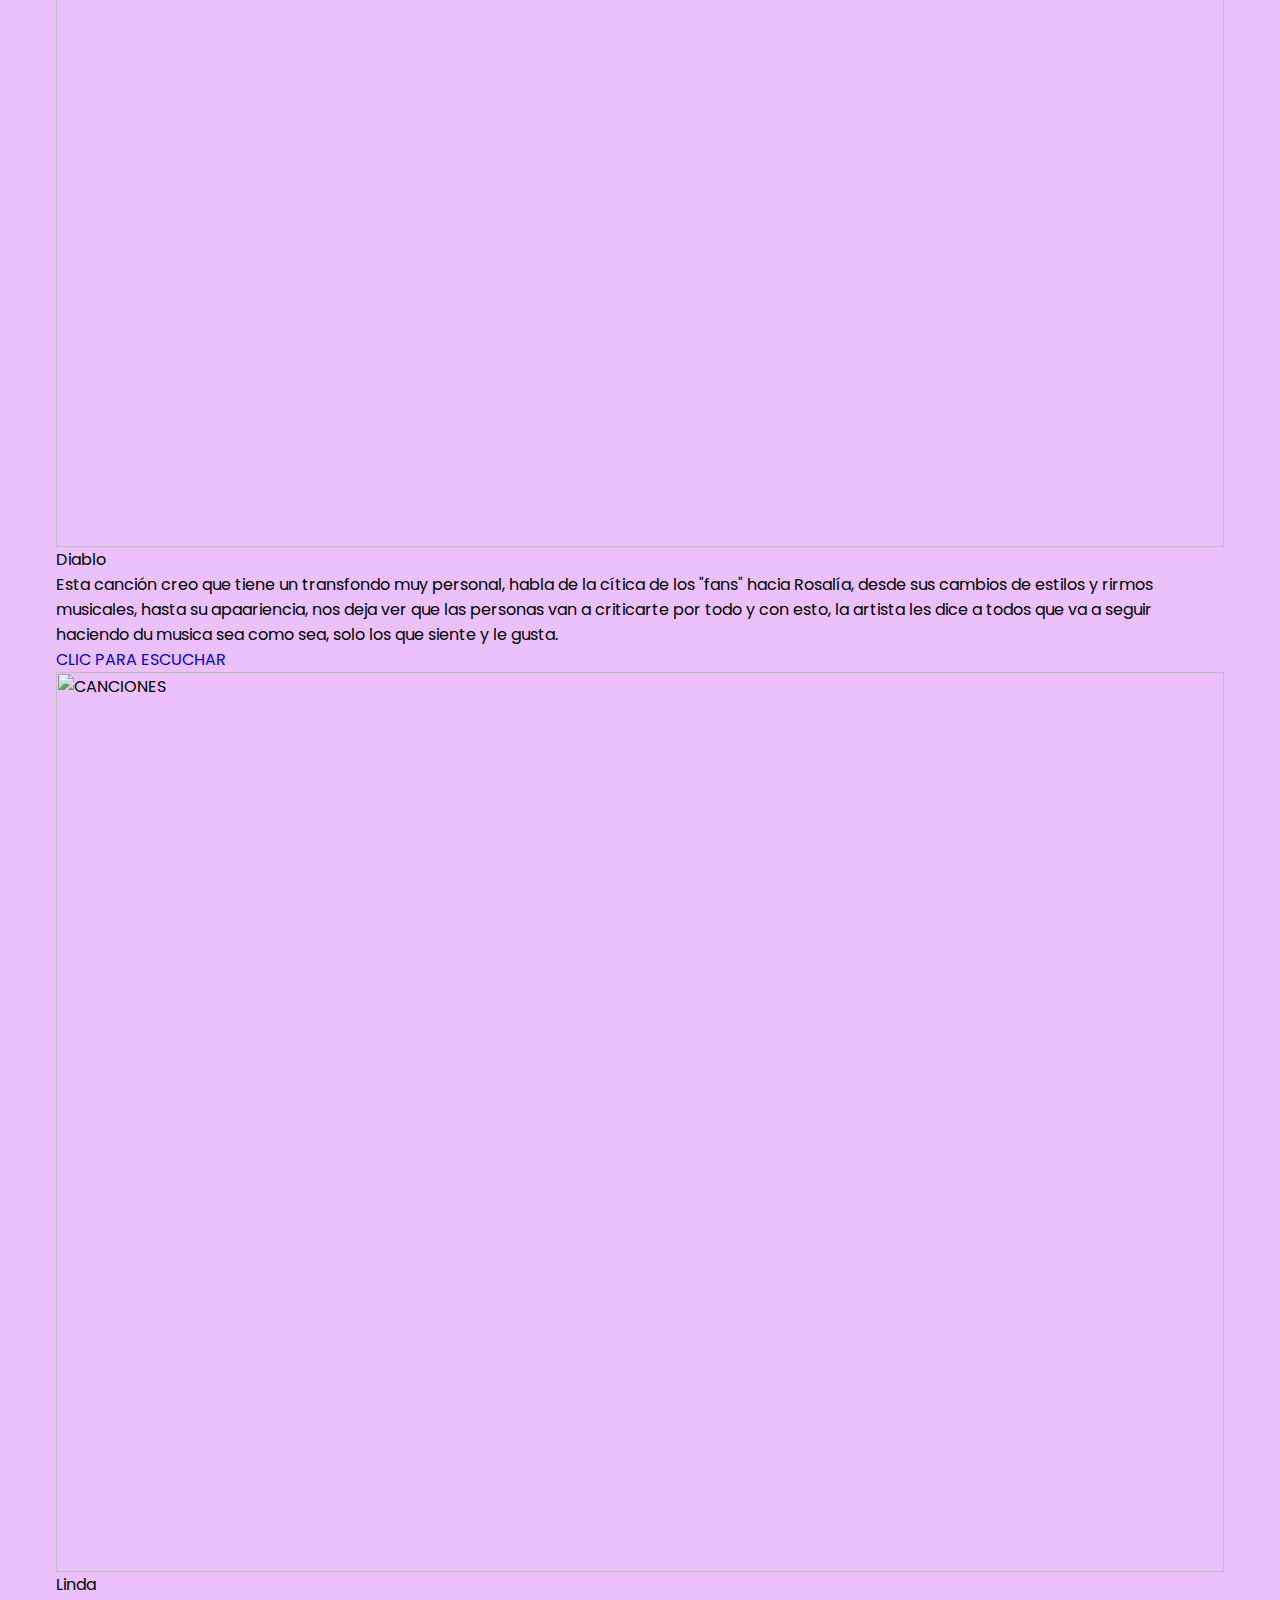
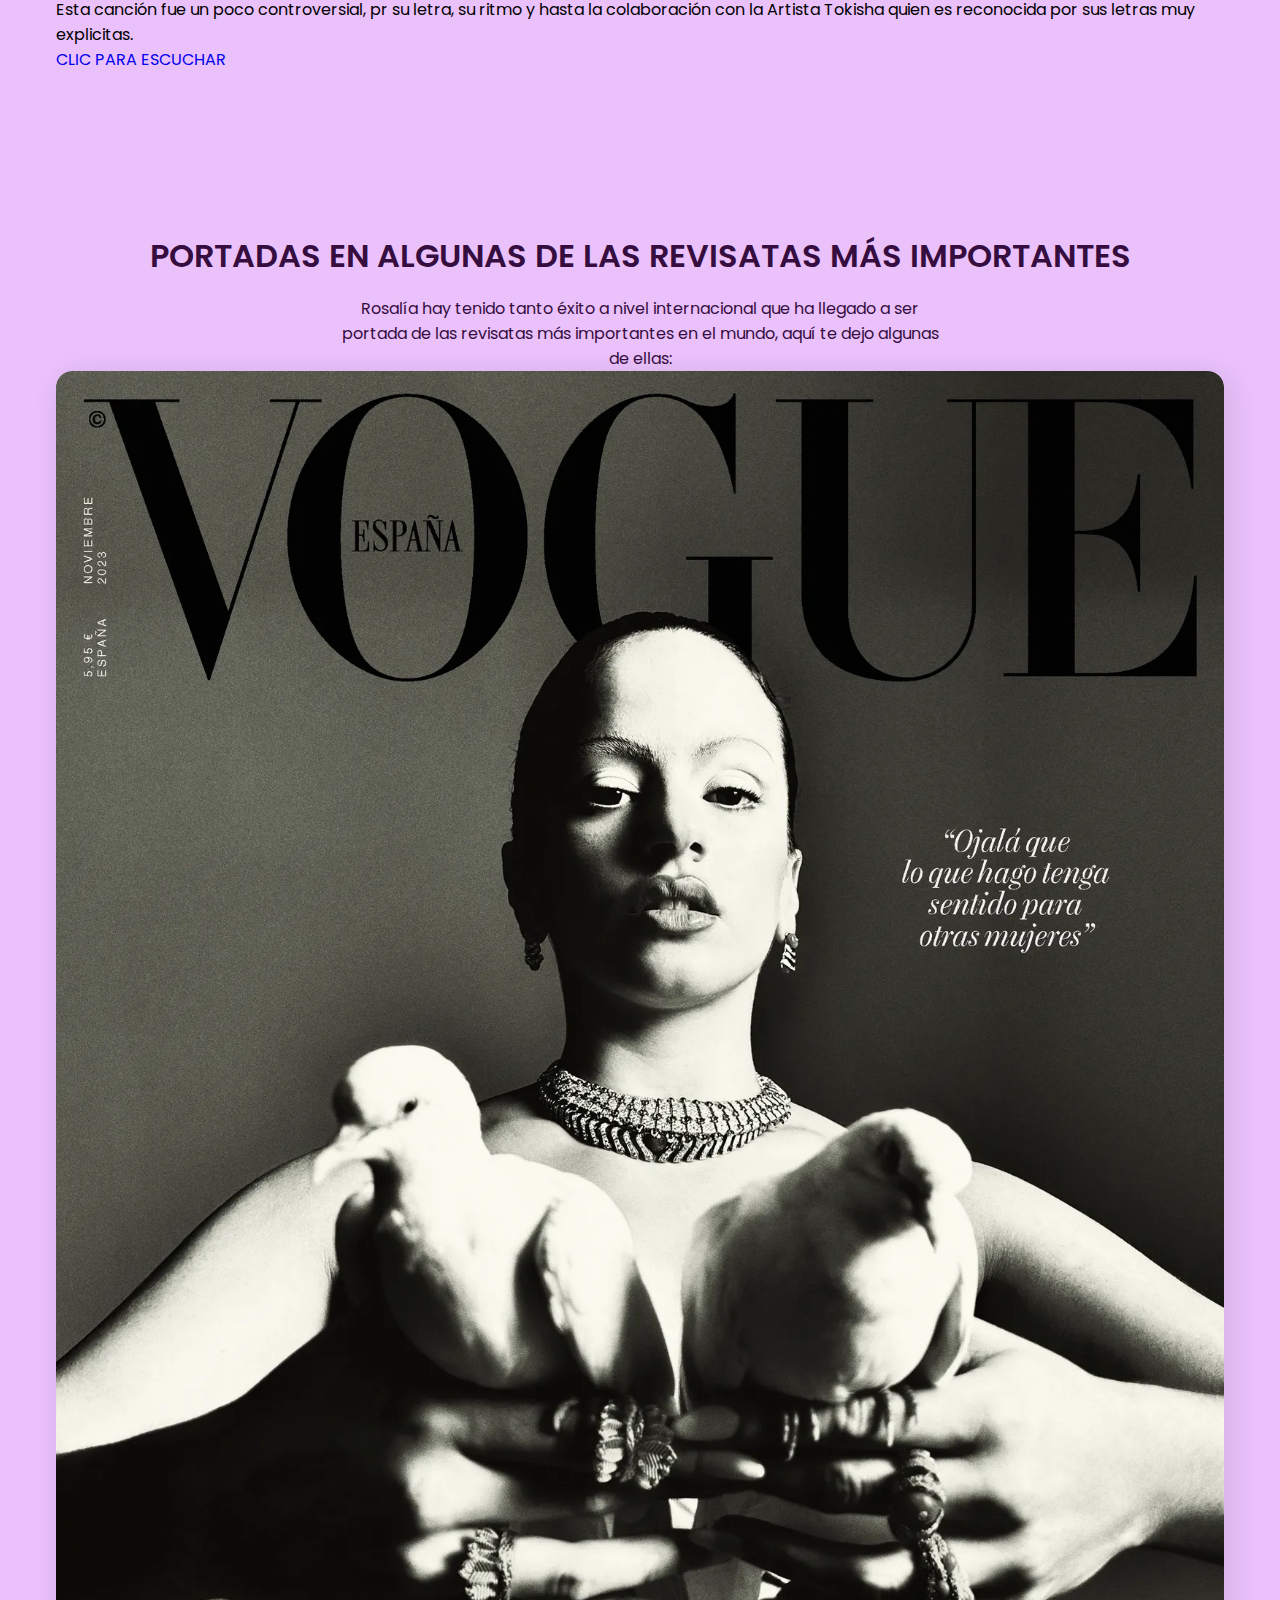
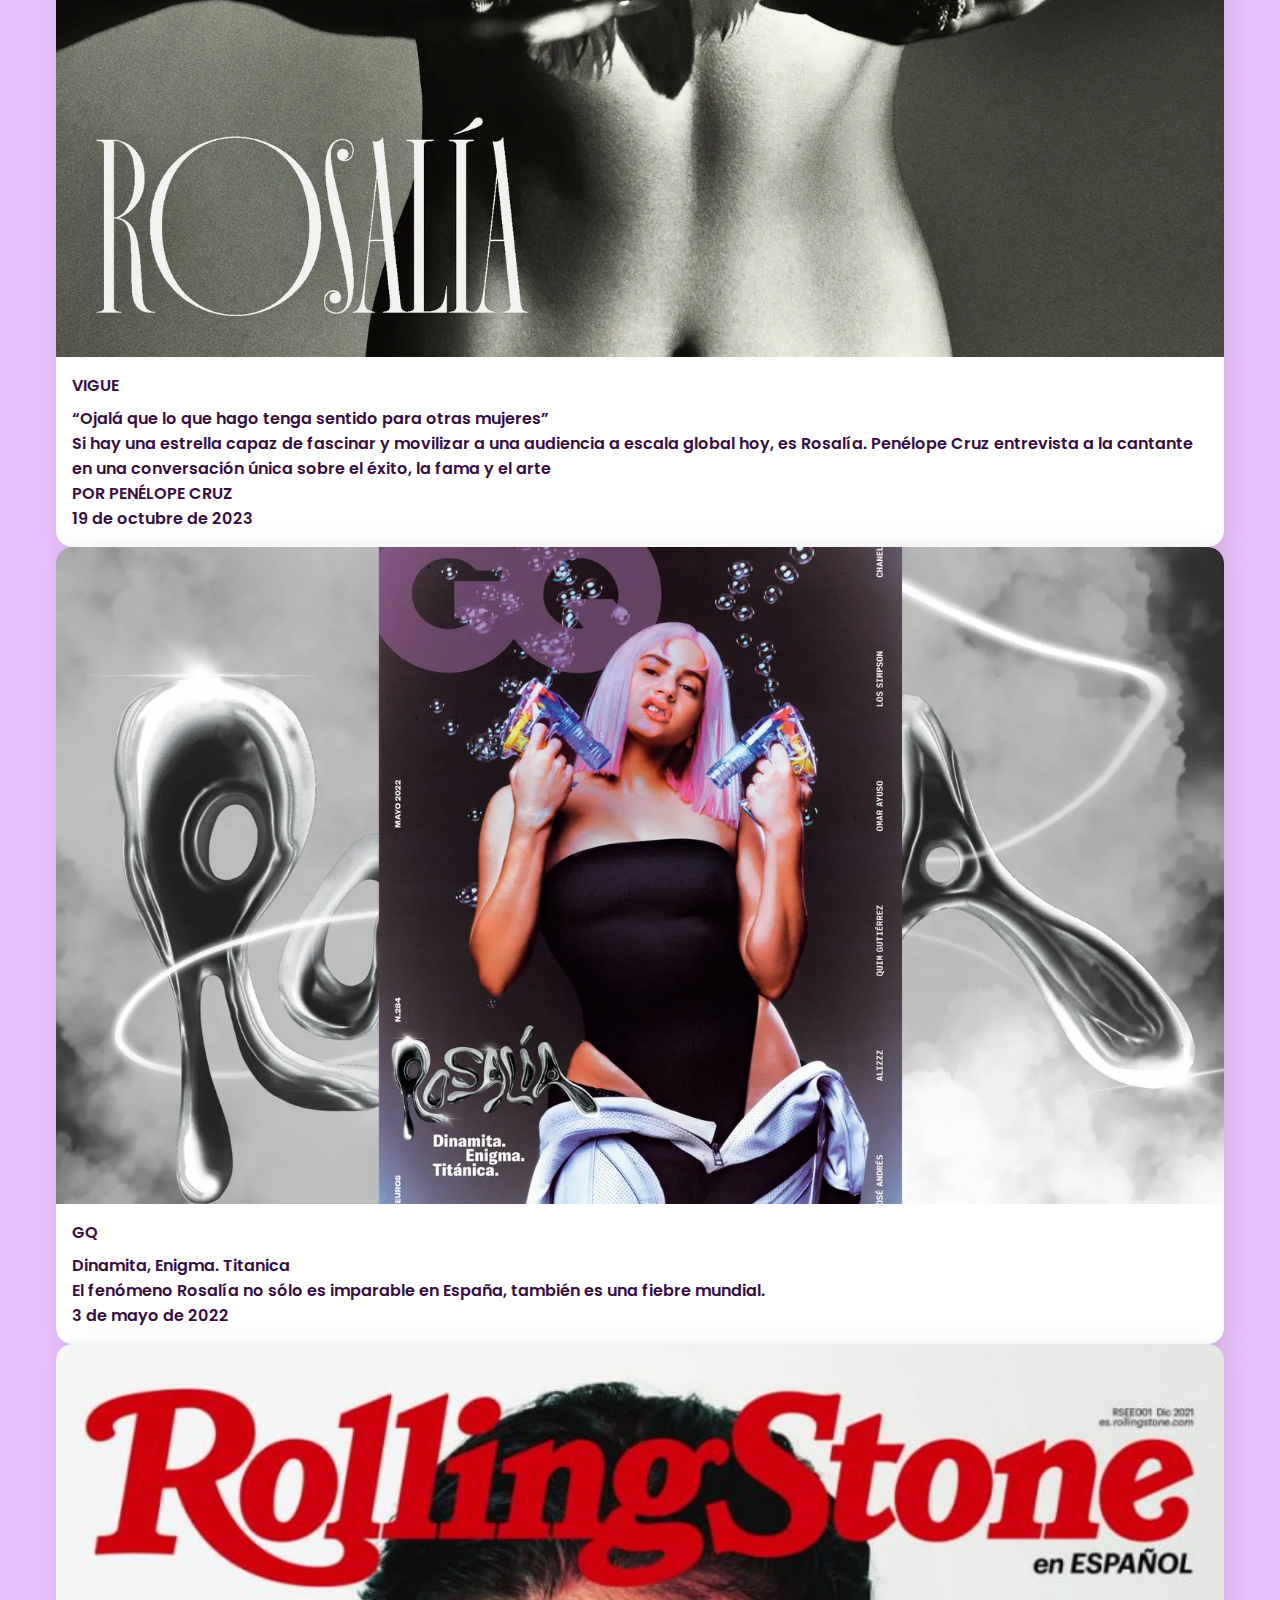
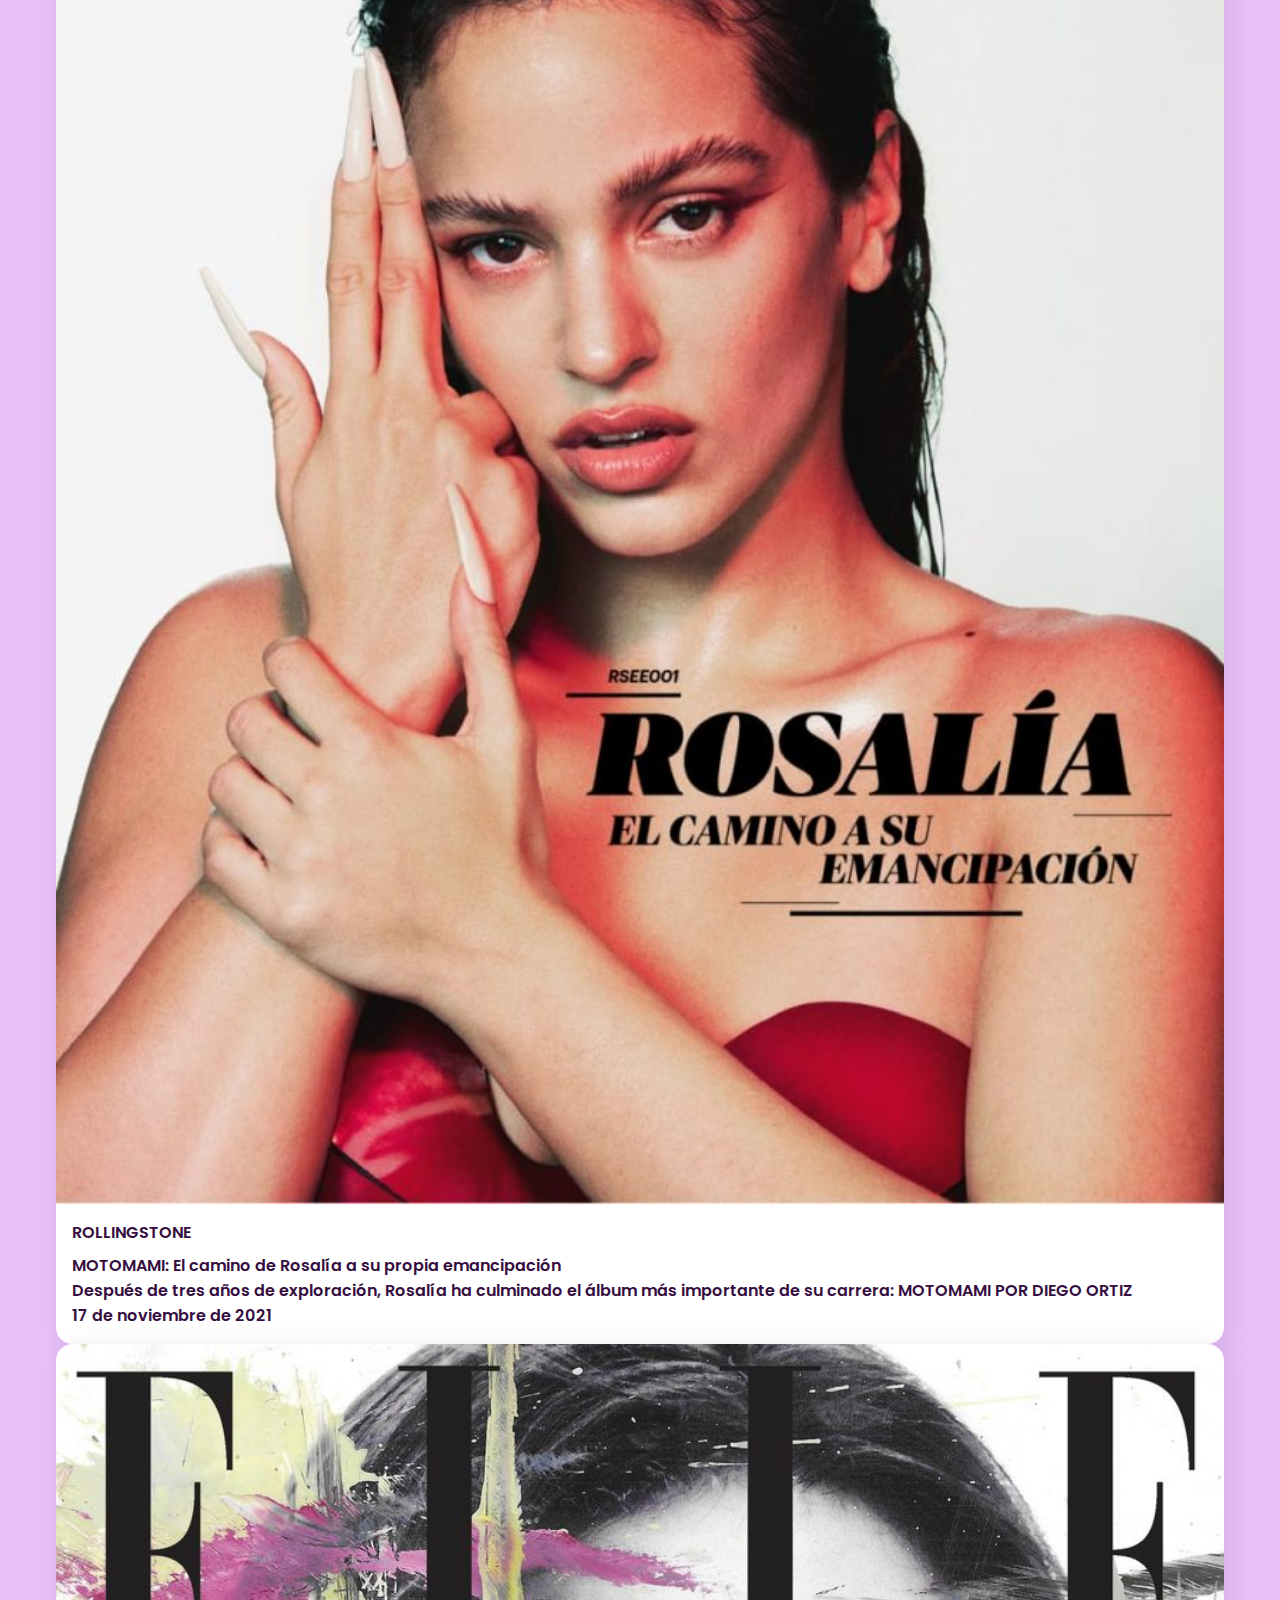
==== commit 82b7a6c5: "Update index.html" ====
--- a/index.html
+++ b/index.html
@@ -34,9 +34,9 @@
                     </p>
                     <div class="action-btns">
                         <button class="btn">INFORMACIÓN</button>
-                        <div class="story">
+                        <div class="BIOGRAFÍA">
                             <div class="video-image">
-                                <img src="images/TUYA.jpg" alt="story">
+                                <img src="images/TUYA.jpg" alt="BIOGRAFÍA">
                                 <span><i class="ri-play-fill"></i></span>
                             </div>
                             <span> <a href="https://www.youtube.com/watch?v=F84pjEryeC0"> Último lanzamiento </a> </span>
@@ -100,9 +100,8 @@
             </div>
         </div>
     </div>
-
-    </section>
-
+</section>
+        
     <section class="PREMIOS" id="PREMIOS">
         <div class="section-container PREMIOS-container" >
             <h2 class="section-title">NOMINACIONES Y PREMIOS</h2>
@@ -117,25 +116,97 @@
                     </div>
                 </div>
             </div>
-            <div class="PREMIOS-grid">
-                <div class="PREMIOS-card">
+            <div class="PREMIOS-card">
                     <img src="images/GANA2023.jpg" alt="PREMIOS">
                     <div class="PREMIOS-details">
                         <p>Premio Grammy Latino al Álbum del Año (MOTOMAMI, El Mal Querer (2022 - 2019))</p>
                     </div>
                 </div>
             </div>
-            <div class="PREMIOS-grid">
-                <div class="PREMIOS-card">
+            <div class="PREMIOS-card">
                     <img src="images/GANAALBUM2022.jpg" alt="PREMIOS">
                     <div class="PREMIOS-details">
                         <p>Mejor Álbum Rock, Urbano o Alternativo Latino (MOTOMAMI, El Mal Querer (2023 - 2022))</p>
                     </div>
                 </div>
-            </div>
-
-                 <div class="view-all">
-                        <button class="btn">View All</button>
+            </div> 
+    </section>
+    </header>
+        <section class="section-container CANCIONES-container" id="CANCIONES">
+                <div class="section-header">
+                <div> 
+                    <h2 class="section-title">CANCIONES RECOMENDADAS</h2>
+                    <p class="section-subtitle">
+                Este es mi top de canciones recomendadas, disfrutalas.
+                </p>
+                </div>
+            <div class="CANCIONES-nav">
+                <span><i class="ri-arrow-left-s-line"></i></span>
+                <span><i class="ri-arrow-right-s-line"></i></span>
+            </div>
+        </div>
+
+        <div class="CANCIONES-grid">
+            <div class="CANCIONES-card">
+                <img src="images/AUNQUEESDENOCHE.jpg" alt="CANCIONES">
+                <div class="CANCIONES-details">
+                    <p class="CANCIONES-title">Aunque es de noche</p>
+                    <p class="CANCIONES-subtitle">Esta canción es una de las primeras que escuché y por la cual me enamoré de la artista y su musica. <br>
+                    <a href="https://www.youtube.com/watch?v=6s-MQzPZ6IE"> CLIC PARA ESCUCHAR </a></p>
+                </div>
+            </div>
+        <div class="CANCIONES-card">
+            <div class="CANCIONES-card">
+                <img src="images/AUTECUTURE.jpg" alt="CANCIONES">
+                <div class="CANCIONES-details">
+                    <p class="CANCIONES-title">Aute Cuture</p>
+                    <p class="CANCIONES-subtitle">Esta canción tuvo mucho reconocimiento, fue una canción muy aclamada y amada por el público. <br>
+                    <a href="https://www.youtube.com/watch?v=CLFUhty8EF4"> CLIC PARA ESCUCHAR </a> </p>
+                </div>
+            </div>
+        </div>
+        <div class="CANCIONES-card">
+            <div class="CANCIONES-card">
+                <img src="images/DOLERME.jpg" alt="CANCIONES">
+                <div class="CANCIONES-details">
+                    <p class="CANCIONES-title">Dolerme</p>
+                    <p class="CANCIONES-subtitle">Esta es una de mis canciones favoritas, tiene una letra de mucho dolor como su nombre. <br>
+                    <a href="https://www.youtube.com/watch?v=VuUa9ZQL28w"> CLIC PARA ESCUCHAR </a> </p>
+                </div>
+            </div>
+        </div>
+        <div class="CANCIONES-card">
+            <div class="CANCIONES-card">
+                <img src="images/JUROQUE.jpg" alt="CANCIONES">
+                <div class="CANCIONES-details">
+                    <p class="CANCIONES-title">Juro que </p>
+                    <p class="CANCIONES-subtitle">Esta es otra de mis canciones favoritas. <br>
+                    <a href="https://www.youtube.com/watch?v=mtym36PG6R8"> CLIC PARA ESCUCHAR </a> </p>
+                </div>
+            </div>
+        </div>
+        <div class="CANCIONES-card">
+            <div class="CANCIONES-card">
+                <img src="images/DIEBLO.jpg" alt="CANCIONES">
+                <div class="CANCIONES-details">
+                    <p class="CANCIONES-title">Diablo</p>
+                    <p class="CANCIONES-subtitle">Esta canción creo que tiene un transfondo muy personal, habla de la cítica de los "fans" hacia Rosalía, desde sus cambios de estilos y rirmos musicales, hasta su apaariencia, nos deja ver que las personas van a criticarte por todo y con esto, la artista les dice a todos que va a seguir haciendo du musica sea como sea, solo los que siente y le gusta. <br>
+                    <a href="https://www.youtube.com/watch?v=0GMeqmqUjEQ"> CLIC PARA ESCUCHAR </a> </p>
+                </div>
+            </div>
+        </div>
+        <div class="CANCIONES-card">
+            <div class="CANCIONES-card">
+                <img src="images/LINDA.jpg" alt="CANCIONES">
+                <div class="CANCIONES-details">
+                    <p class="CANCIONES-title">Linda</p>
+                    <p class="CANCIONES-subtitle">Esta canción fue un poco controversial, pr su letra, su ritmo y hasta la colaboración con la Artista Tokisha quien es reconocida por sus letras muy explicitas. <br>
+                    <a href="https://youtu.be/CmmTz3W-JO0"> CLIC PARA ESCUCHAR </a> </p>
+                </div>
+            </div>
+        </div>
+    </div>
+    </section>
                     </div>
                 </div>
         </section>
@@ -145,7 +216,7 @@
             <p class="section-subtitle">
                 Rosalía hay tenido tanto éxito a nivel internacional que ha llegado a ser portada de las revisatas más importantes en el mundo, aquí te dejo algunas de ellas:
             </p>
-            <div class="PORTADAS-grid">
+            <div class="PORTADAS-card">
                 <div class="PORTADAS-card">
                     <img src="images/VOGUEPORTADA.jpg" alt="PORTADAS">
                     <div class="PORTADAS-details">
@@ -157,7 +228,7 @@
                     </div>
                 </div>
             </div>
-            <div class="PORTADAS-grid">
+            <div class="PORTADAS-card">
                 <div class="PORTADAS-card">
                     <img src="images/GQPORTADA.jpg" alt="PORTADAS">
                     <div class="PORTADAS-details">
@@ -168,7 +239,7 @@
                     </div>
                 </div>
             </div>
-            <div class="PORTADAS-grid">
+            <div class="PORTADAS-card">
                 <div class="PORTADAS-card">
                     <img src="images/ROLLINGSTONEPORTADA.jpg" alt="PORTADAS">
                     <div class="PORTADAS-details">
@@ -179,7 +250,7 @@
                     </div>
                 </div>
             </div>
-            <div class="PORTADAS-grid">
+            <div class="PORTADAS-card">
                 <div class="PORTADAS-card">
                     <img src="images/ELLEPORTADA.jpg" alt="PORTADAS">
                     <div class="PORTADAS-details">
--- a/css/style.css
+++ b/css/style.css
@@ -277,7 +277,7 @@
     position: absolute;
     width: calc(100% - 2rem);
     padding: 1rem;
-    bottom: -6rem;
+    bottom: -5rem;
     left: 50%;
     transform: translateX(-50%);
     text-align: center;
@@ -300,7 +300,7 @@
 }
 
 .ALBUMES-subtitle {
-    font-size: 0.7rem;
+    font-size: 0.6rem;
 }
 
 .PREMIOS {
@@ -336,40 +336,6 @@
     background-color: var(--extra-light);
     cursor: pointer;
 }
-
-.CANCIONES-container{
-    display: grid;
-    grid-template-columns: repeat(2,1fr);
-    gap: 2rem;
-}
-.image-CANCIONES{
-    display: grid;
-    grid-template-columns: repeat(2,1fr);
-    gap: 2rem;
-}
-.CANCIONES-col{
-    display: grid;
-    place-content: center;
-    gap: 1rem;
-}
-.CANCIONES-col img{
-    border-radius: 1rem;
-    box-shadow: 5px 5px 20px rgba(0, 0, 0, 0.2);
-}
-.CANCIONES-content{
-    display: flex;
-    align-items: center;
-    justify-content: center;
-    flex-direction: column;
-}
-.CANCIONEScontent > div{
-    max-width: 400px;
-}
-
-.CANCIONES-content .section-subtitle{
-    margin-bottom: 2rem;
-}
-
 .PORTADAS {
     background-color: var(--secondary-color);
 }
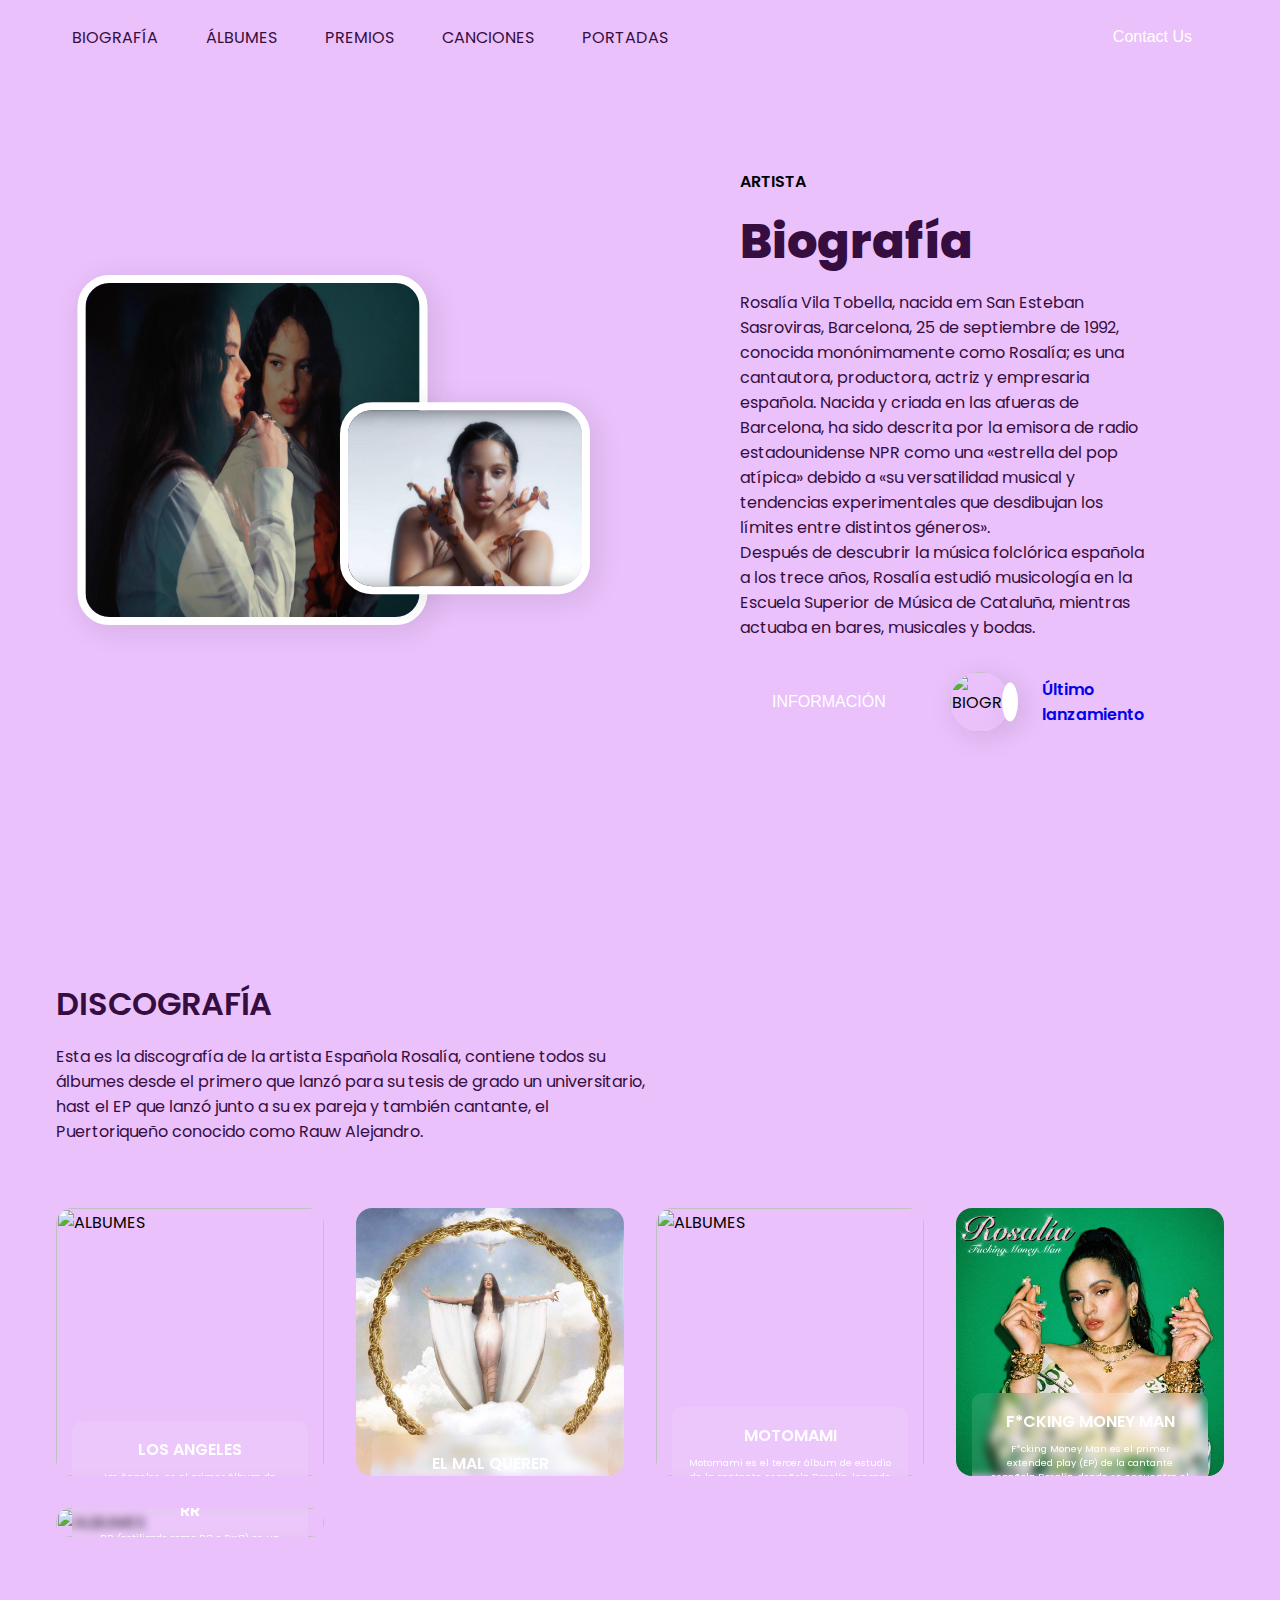
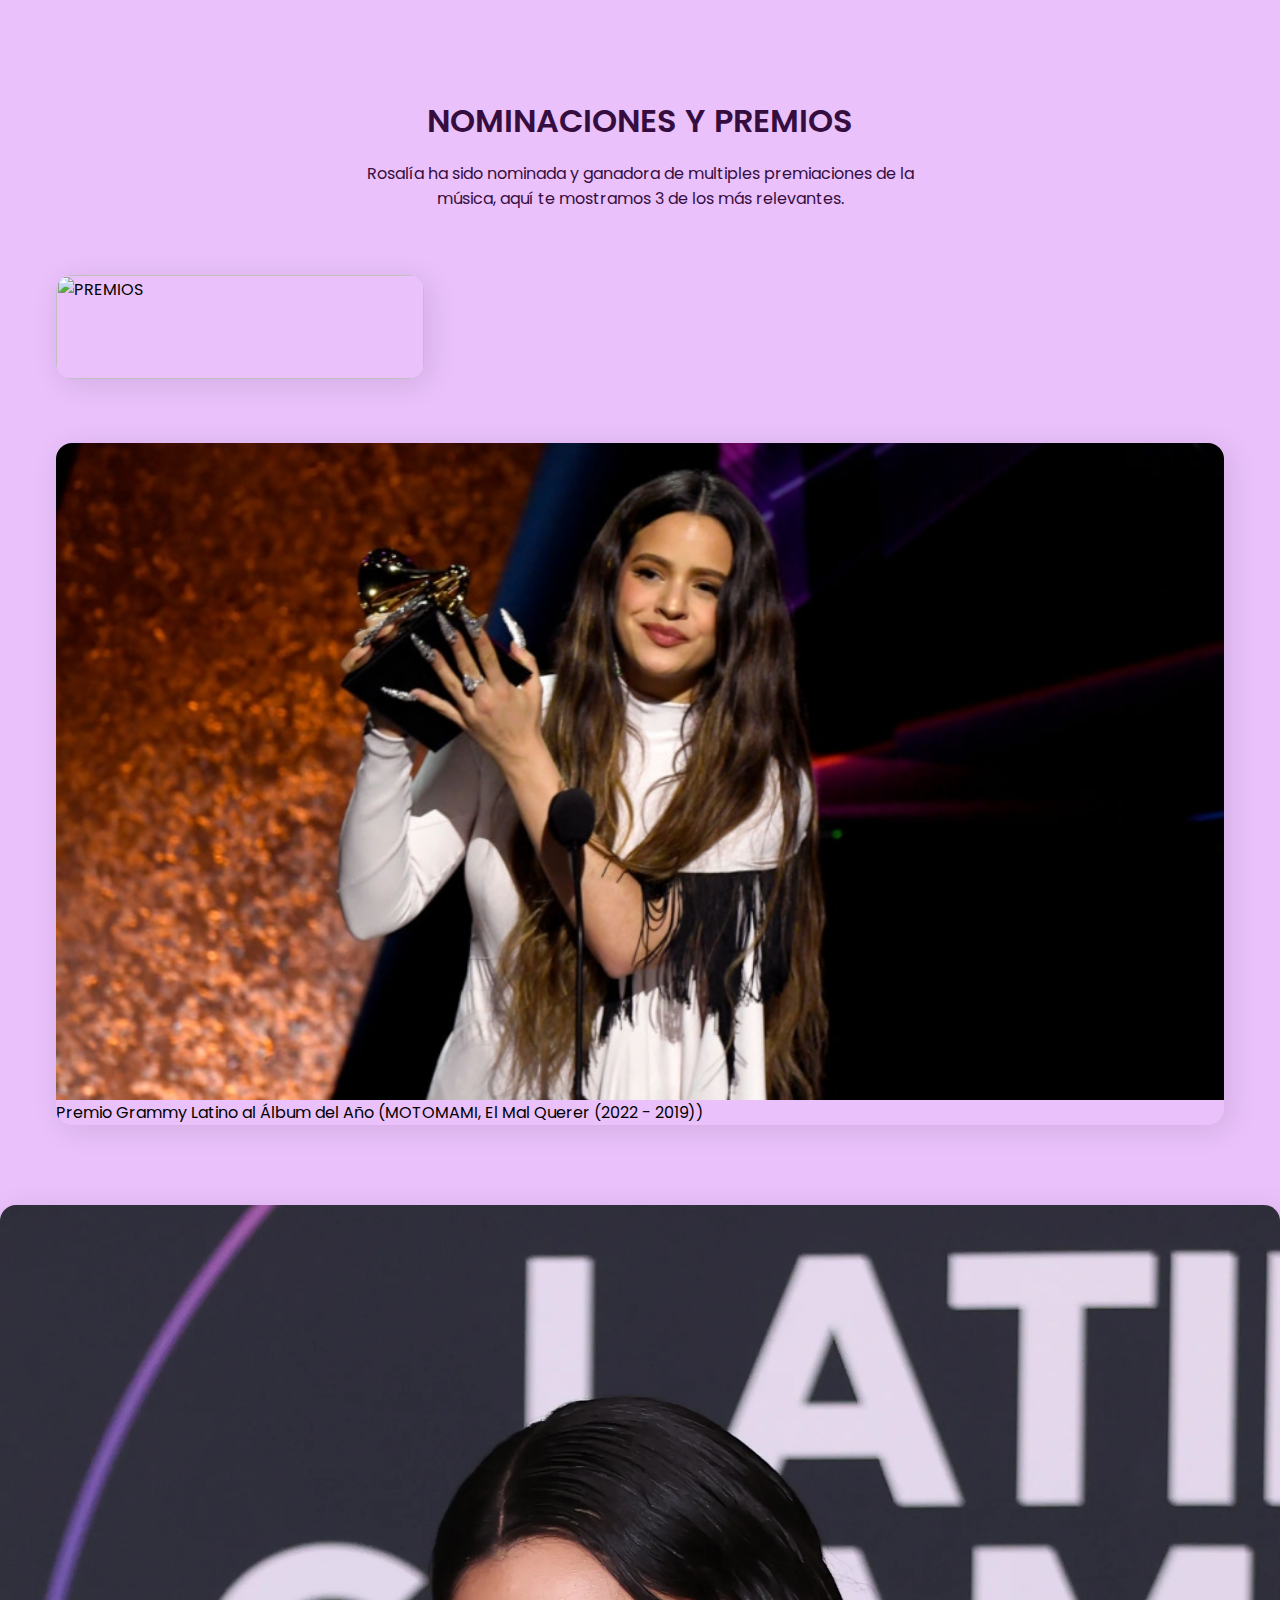
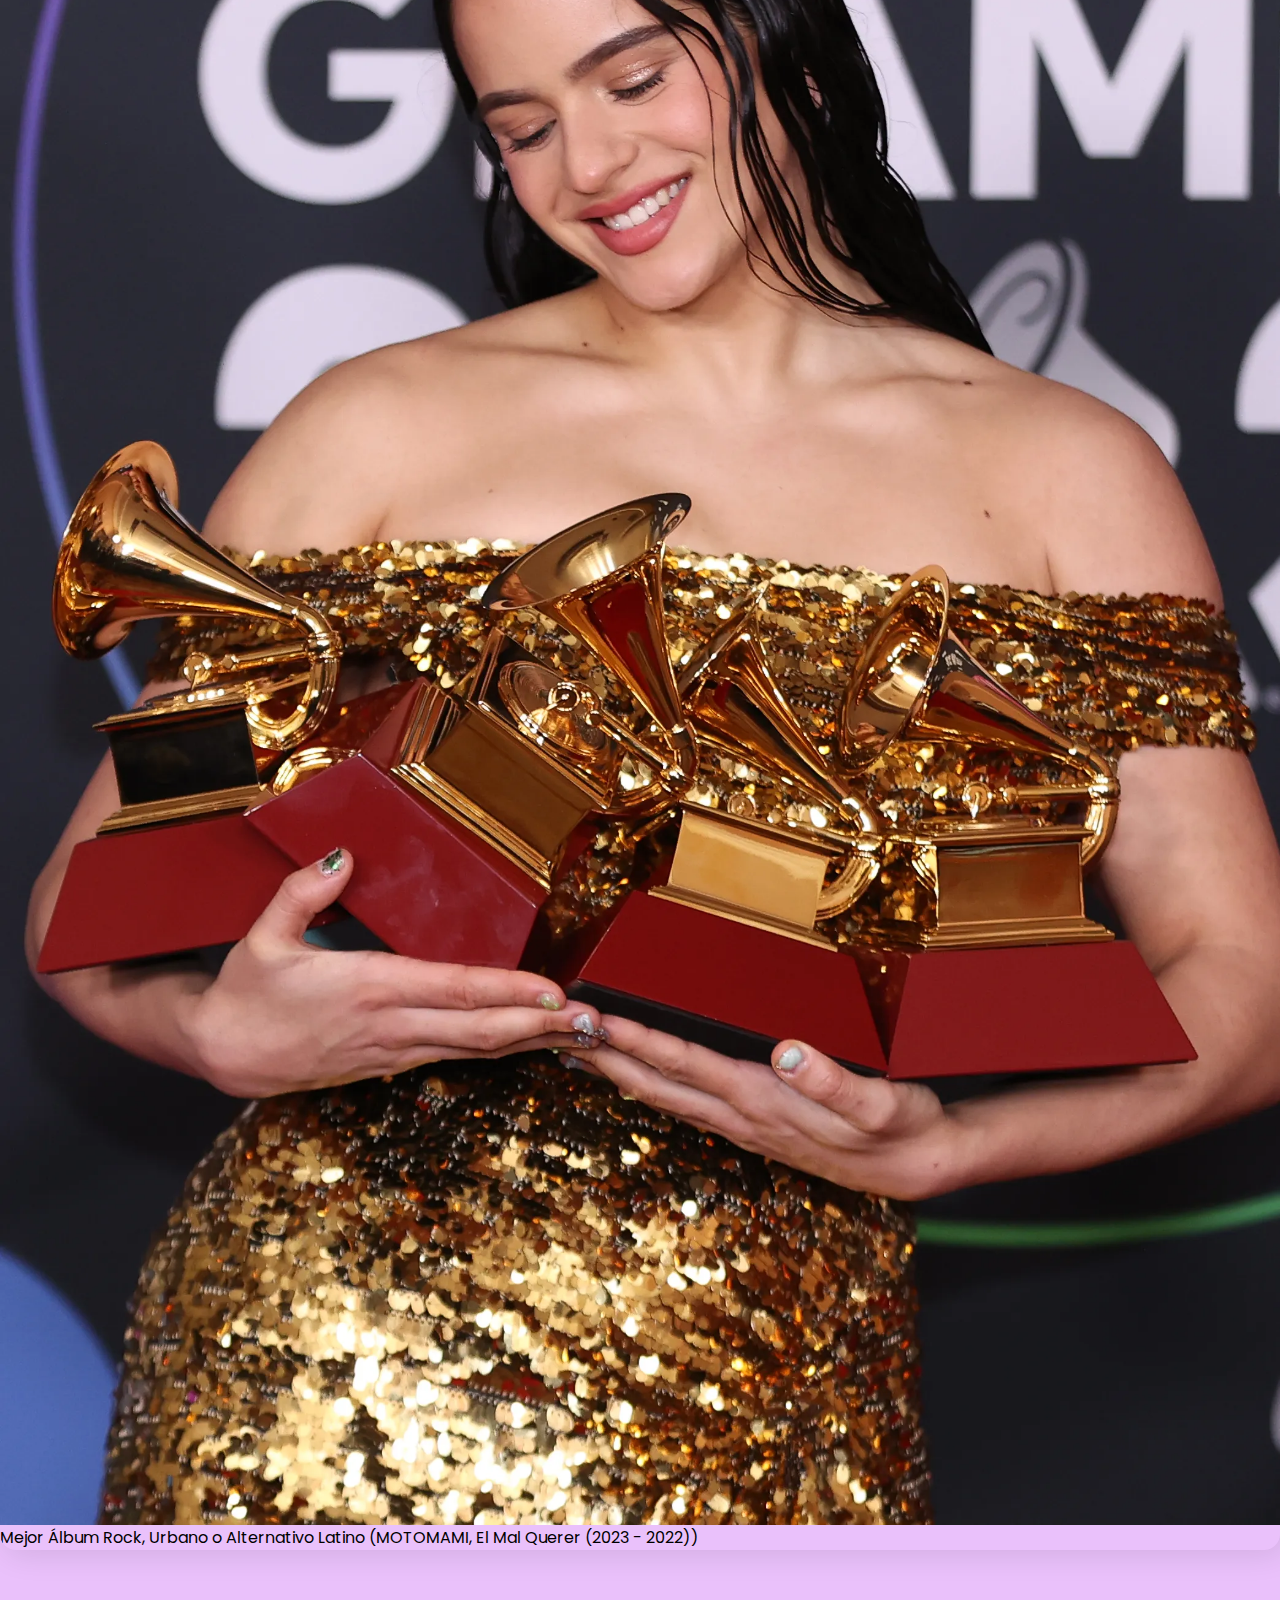
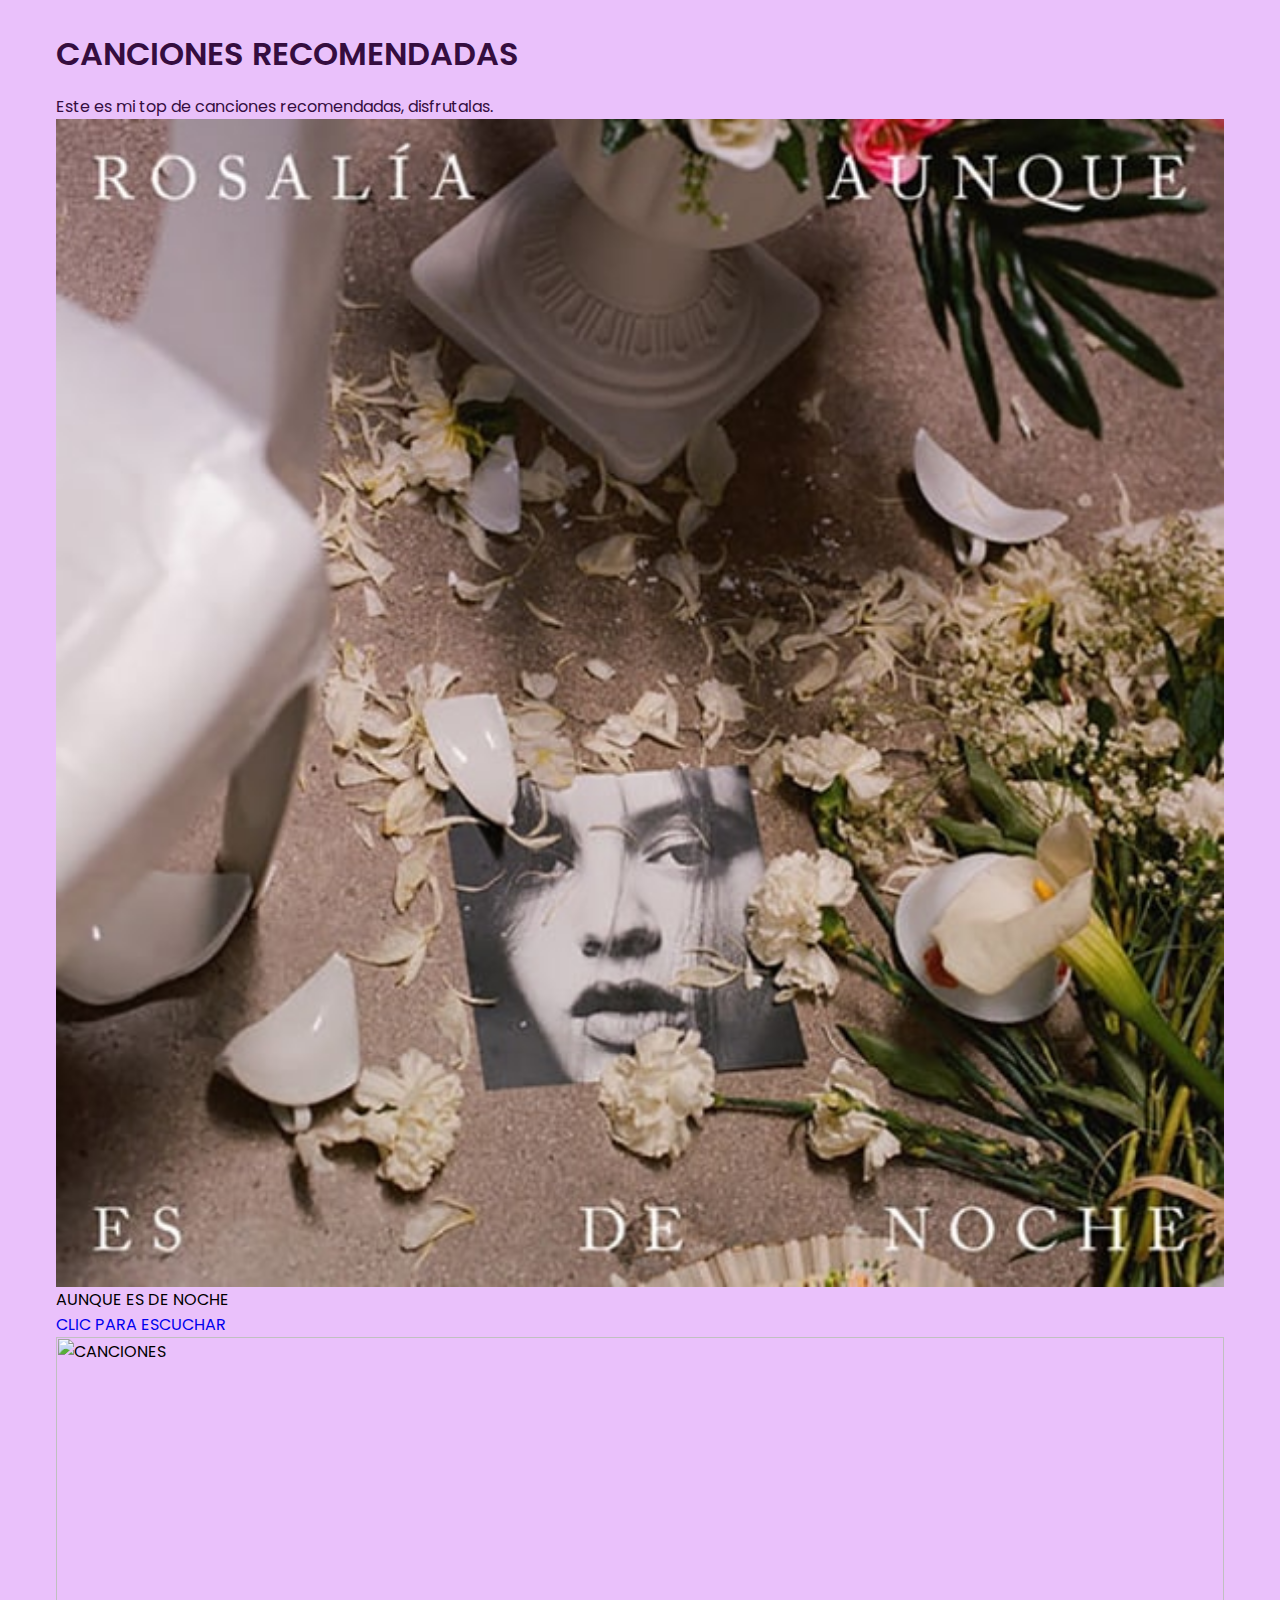
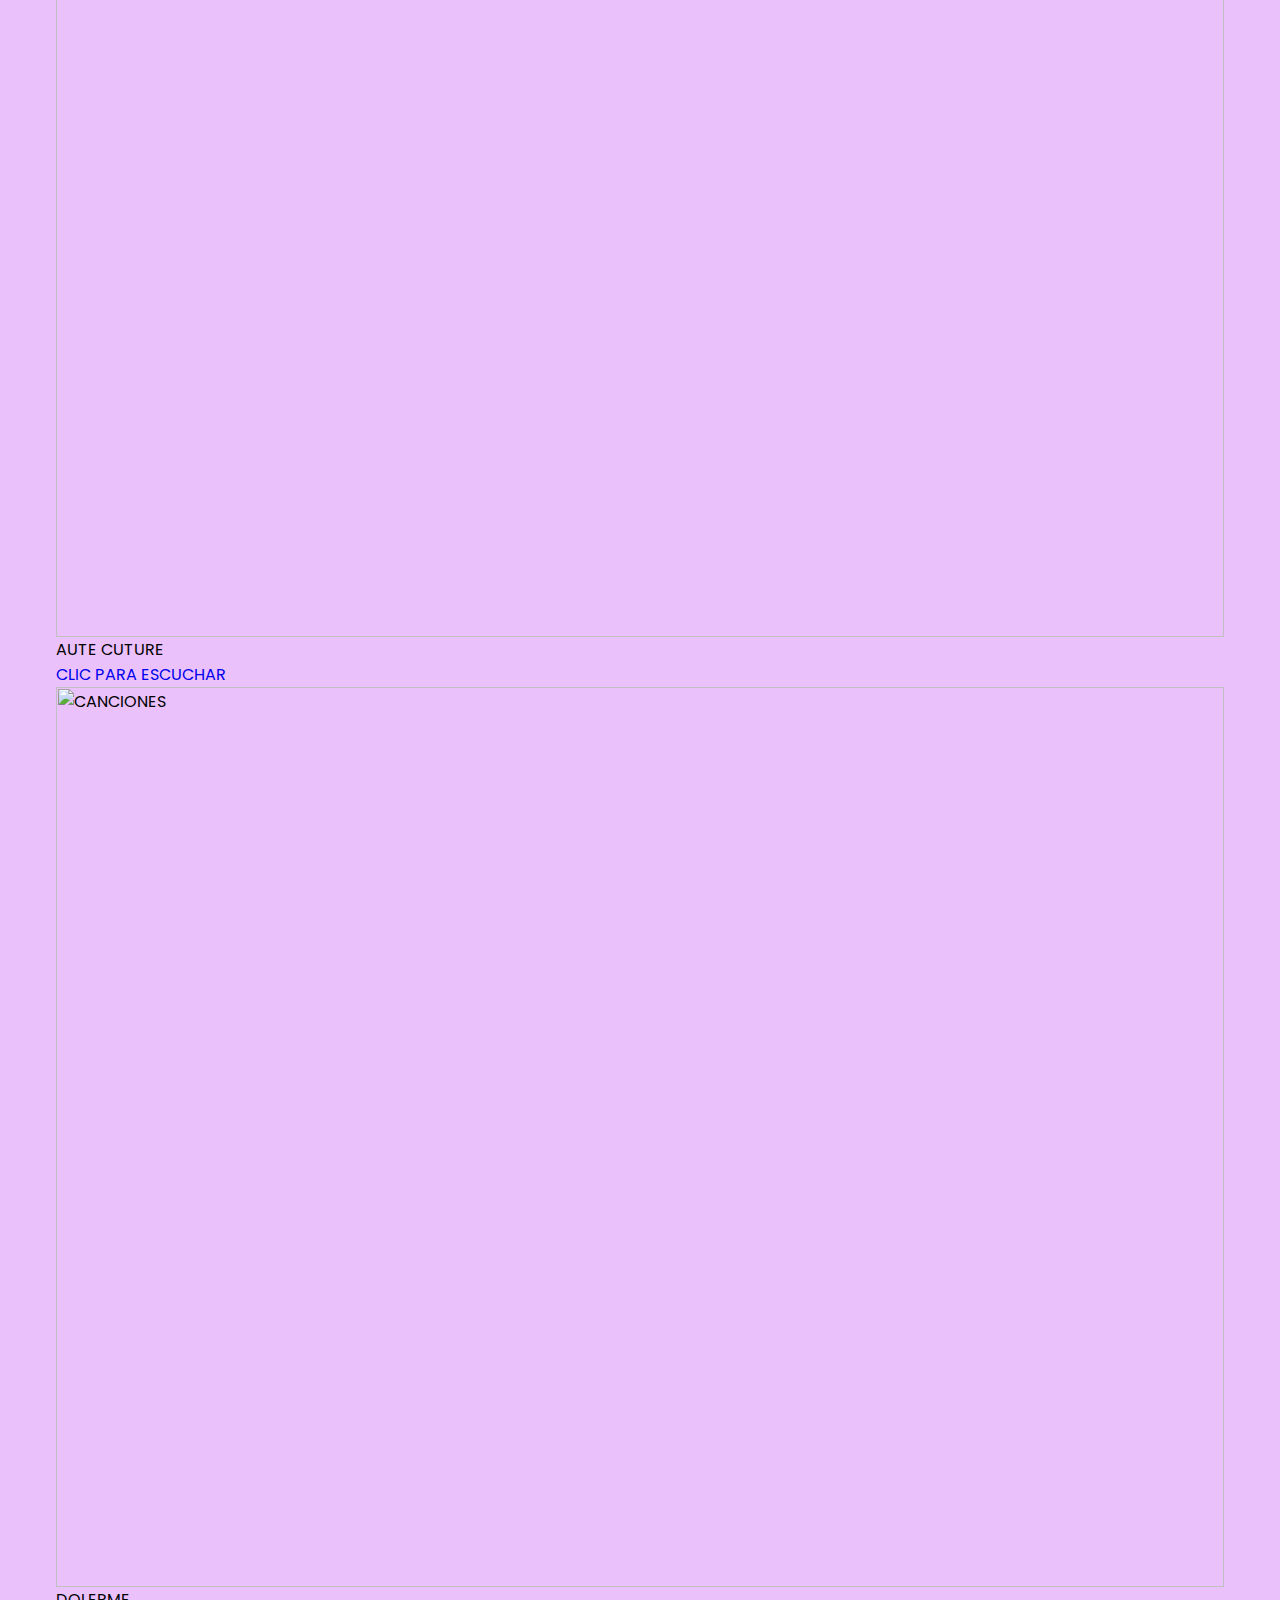
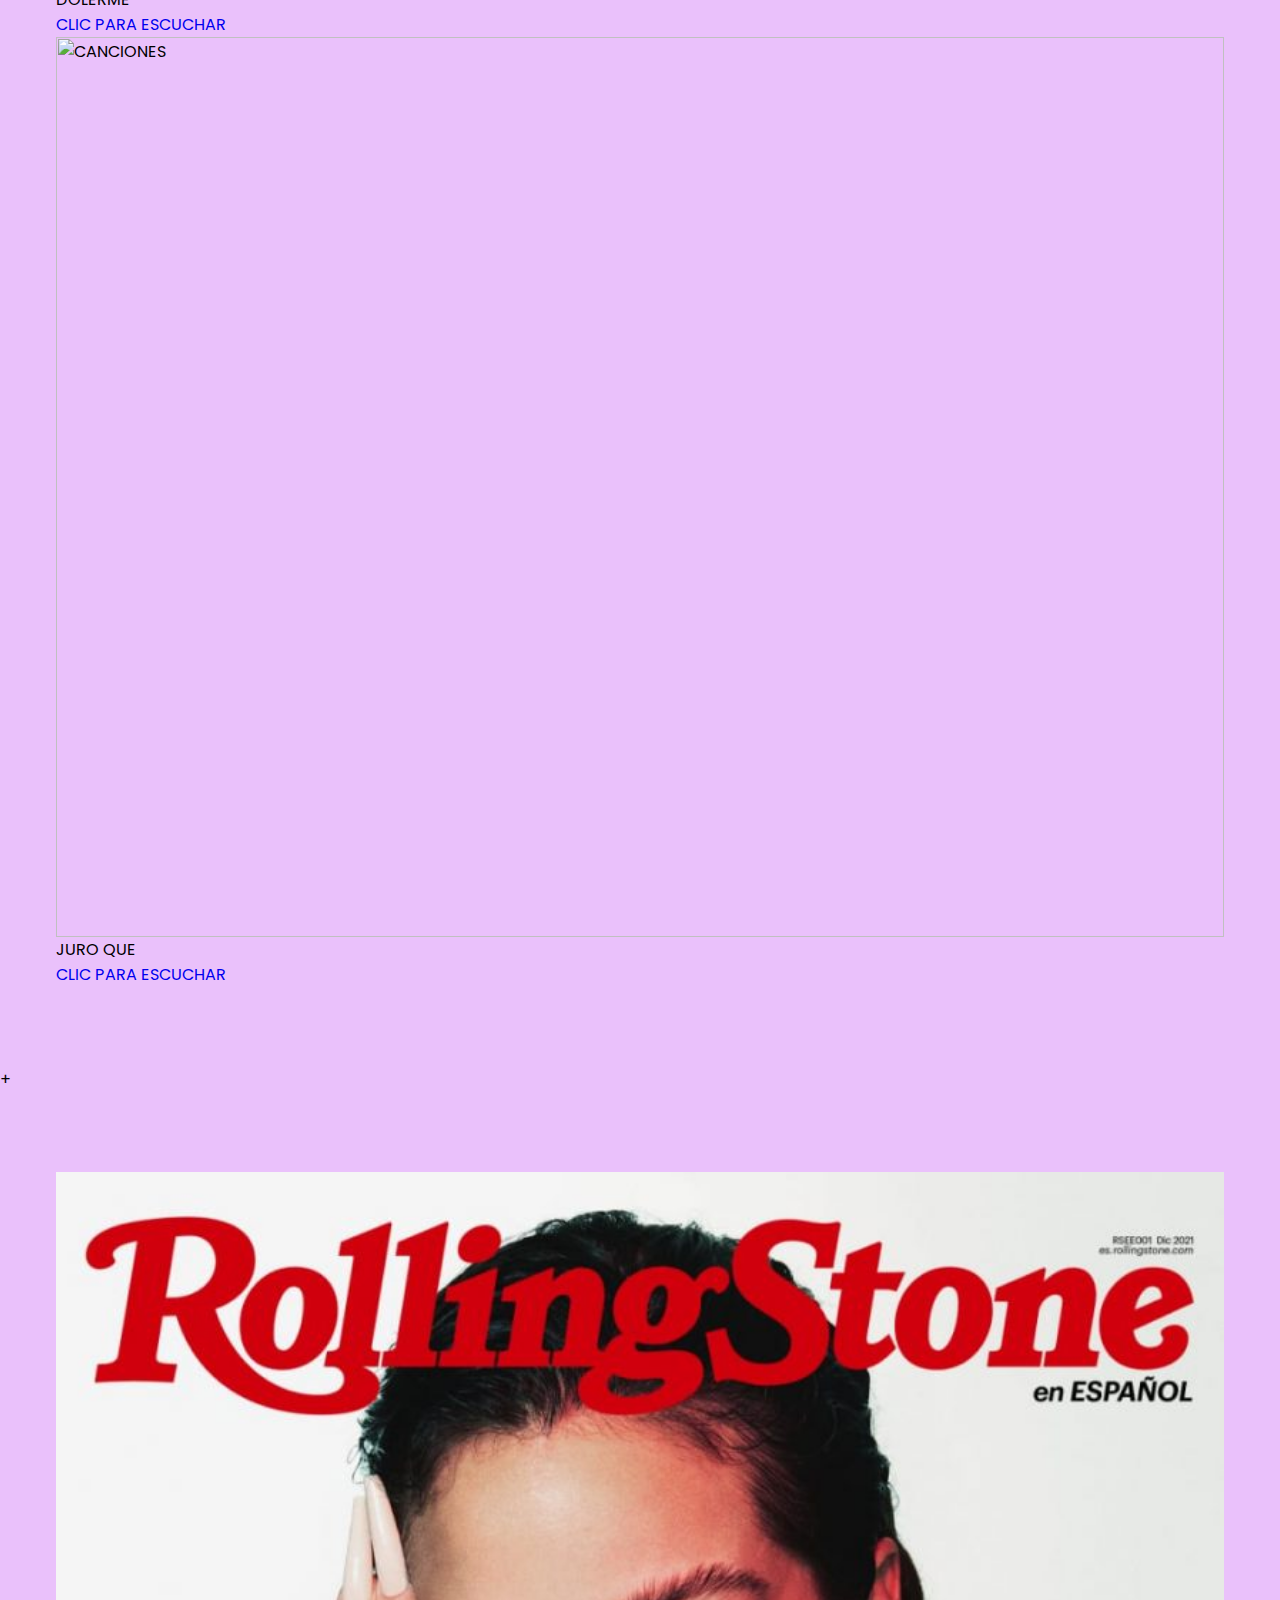
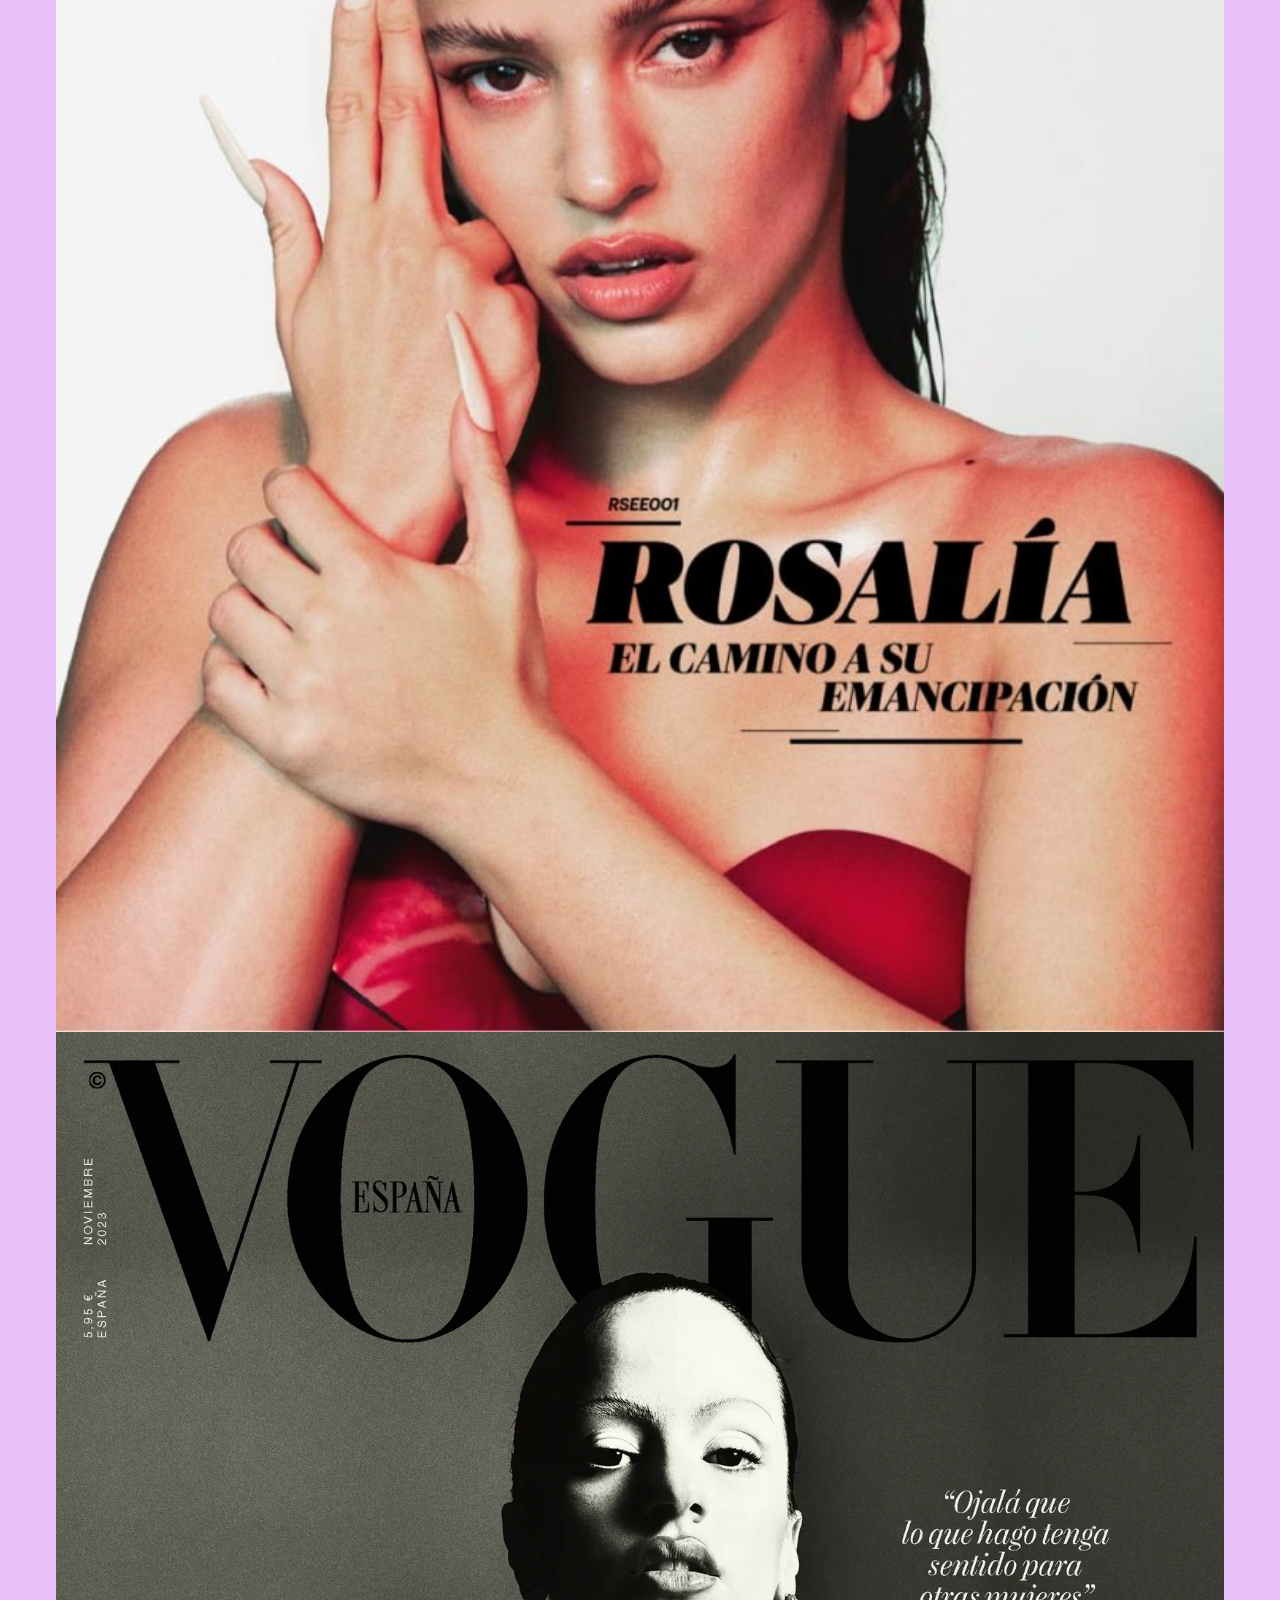
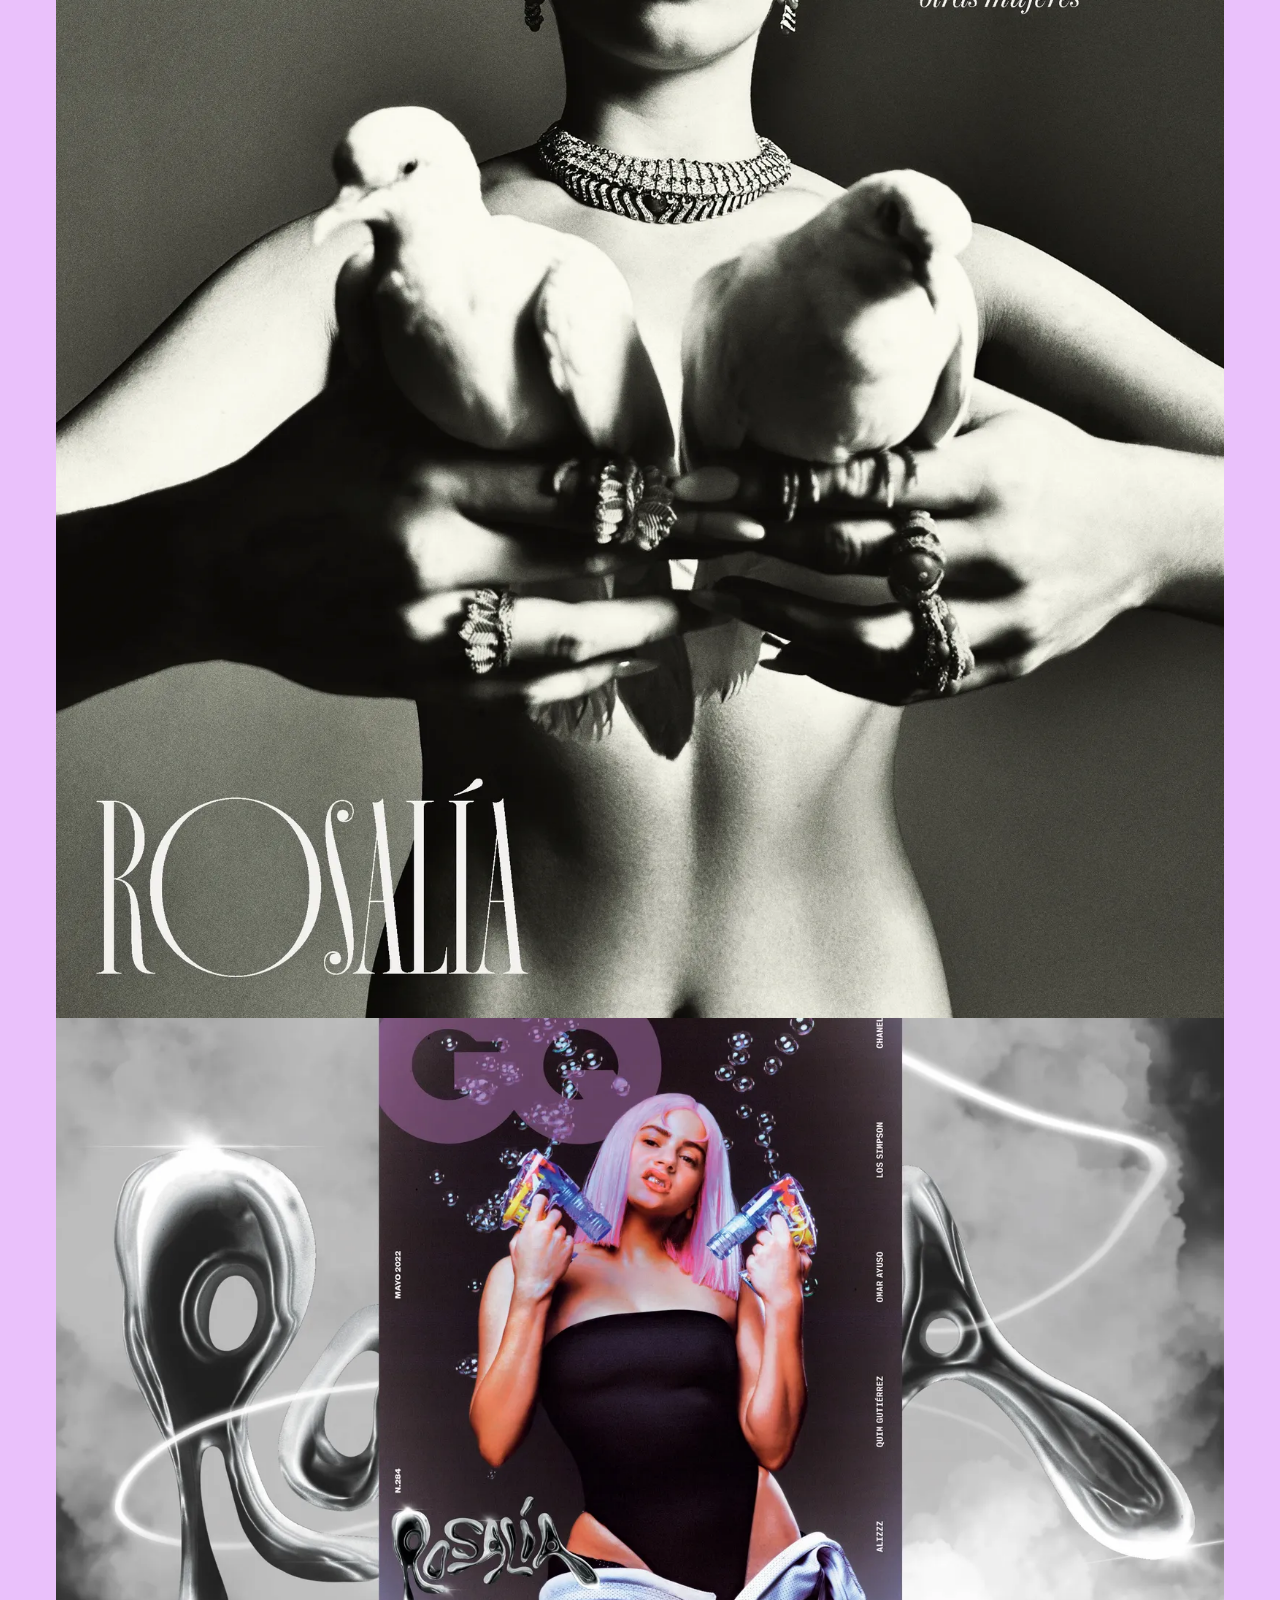
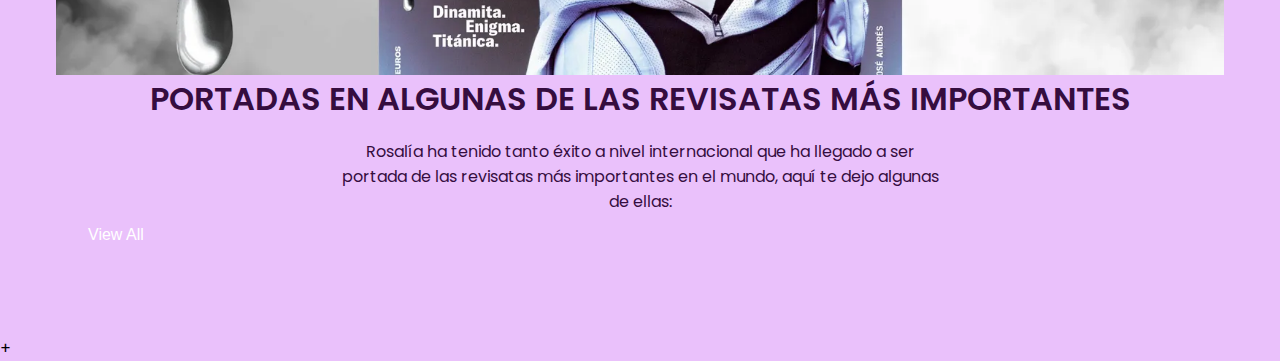
==== commit 9d31e624: "Update index.html" ====
--- a/index.html
+++ b/index.html
@@ -131,15 +131,13 @@
                 </div>
             </div> 
     </section>
-    </header>
-        <section class="section-container CANCIONES-container" id="CANCIONES">
-                <div class="section-header">
-                <div> 
-                    <h2 class="section-title">CANCIONES RECOMENDADAS</h2>
-                    <p class="section-subtitle">
+    <section class="section-container CANCIONES-container" id="CANCIONES">
+            <div>
+                <h2 class="section-title">CANCIONES RECOMENDADAS</h2>
+                <p class="section-subtitle">
                 Este es mi top de canciones recomendadas, disfrutalas.
                 </p>
-                </div>
+            </div>
             <div class="CANCIONES-nav">
                 <span><i class="ri-arrow-left-s-line"></i></span>
                 <span><i class="ri-arrow-right-s-line"></i></span>
@@ -150,122 +148,61 @@
             <div class="CANCIONES-card">
                 <img src="images/AUNQUEESDENOCHE.jpg" alt="CANCIONES">
                 <div class="CANCIONES-details">
-                    <p class="CANCIONES-title">Aunque es de noche</p>
-                    <p class="CANCIONES-subtitle">Esta canción es una de las primeras que escuché y por la cual me enamoré de la artista y su musica. <br>
-                    <a href="https://www.youtube.com/watch?v=6s-MQzPZ6IE"> CLIC PARA ESCUCHAR </a></p>
-                </div>
-            </div>
-        <div class="CANCIONES-card">
+                    <p class="CANCIONES-title">AUNQUE ES DE NOCHE</p>
+                    <p class="CANCIONES-subtitle"> <a href="https://www.youtube.com/watch?v=6s-MQzPZ6IE"> CLIC PARA ESCUCHAR </a></p>
+                </div>
+            </div>
             <div class="CANCIONES-card">
                 <img src="images/AUTECUTURE.jpg" alt="CANCIONES">
                 <div class="CANCIONES-details">
-                    <p class="CANCIONES-title">Aute Cuture</p>
-                    <p class="CANCIONES-subtitle">Esta canción tuvo mucho reconocimiento, fue una canción muy aclamada y amada por el público. <br>
-                    <a href="https://www.youtube.com/watch?v=CLFUhty8EF4"> CLIC PARA ESCUCHAR </a> </p>
-                </div>
-            </div>
-        </div>
-        <div class="CANCIONES-card">
+                    <p class="CANCIONES-title">AUTE CUTURE</p>
+                    <p class="CANCIONES-subtitle"><a href="https://www.youtube.com/watch?v=CLFUhty8EF4"> CLIC PARA ESCUCHAR </a> </p>
+                </div>
+            </div>
             <div class="CANCIONES-card">
                 <img src="images/DOLERME.jpg" alt="CANCIONES">
                 <div class="CANCIONES-details">
-                    <p class="CANCIONES-title">Dolerme</p>
-                    <p class="CANCIONES-subtitle">Esta es una de mis canciones favoritas, tiene una letra de mucho dolor como su nombre. <br>
-                    <a href="https://www.youtube.com/watch?v=VuUa9ZQL28w"> CLIC PARA ESCUCHAR </a> </p>
-                </div>
-            </div>
-        </div>
-        <div class="CANCIONES-card">
+                    <p class="CANCIONES-title">DOLERME</p>
+                    <p class="CANCIONES-subtitle"><a href="https://www.youtube.com/watch?v=VuUa9ZQL28w"> CLIC PARA ESCUCHAR </a> </p>
+                </div>
+            </div>
             <div class="CANCIONES-card">
                 <img src="images/JUROQUE.jpg" alt="CANCIONES">
                 <div class="CANCIONES-details">
-                    <p class="CANCIONES-title">Juro que </p>
-                    <p class="CANCIONES-subtitle">Esta es otra de mis canciones favoritas. <br>
-                    <a href="https://www.youtube.com/watch?v=mtym36PG6R8"> CLIC PARA ESCUCHAR </a> </p>
-                </div>
-            </div>
-        </div>
-        <div class="CANCIONES-card">
-            <div class="CANCIONES-card">
-                <img src="images/DIEBLO.jpg" alt="CANCIONES">
-                <div class="CANCIONES-details">
-                    <p class="CANCIONES-title">Diablo</p>
-                    <p class="CANCIONES-subtitle">Esta canción creo que tiene un transfondo muy personal, habla de la cítica de los "fans" hacia Rosalía, desde sus cambios de estilos y rirmos musicales, hasta su apaariencia, nos deja ver que las personas van a criticarte por todo y con esto, la artista les dice a todos que va a seguir haciendo du musica sea como sea, solo los que siente y le gusta. <br>
-                    <a href="https://www.youtube.com/watch?v=0GMeqmqUjEQ"> CLIC PARA ESCUCHAR </a> </p>
-                </div>
-            </div>
-        </div>
-        <div class="CANCIONES-card">
-            <div class="CANCIONES-card">
-                <img src="images/LINDA.jpg" alt="CANCIONES">
-                <div class="CANCIONES-details">
-                    <p class="CANCIONES-title">Linda</p>
-                    <p class="CANCIONES-subtitle">Esta canción fue un poco controversial, pr su letra, su ritmo y hasta la colaboración con la Artista Tokisha quien es reconocida por sus letras muy explicitas. <br>
-                    <a href="https://youtu.be/CmmTz3W-JO0"> CLIC PARA ESCUCHAR </a> </p>
-                </div>
-            </div>
-        </div>
-    </div>
+                    <p class="CANCIONES-title">JURO QUE</p>
+                    <p class="destination-subtitle"> <a href="https://www.youtube.com/watch?v=mtym36PG6R8"> CLIC PARA ESCUCHAR </a></p>
+                </div>
+            </div>
+        </div>
     </section>
                     </div>
                 </div>
         </section>
-            <section class="PORTADAS" id="PORTADAS">
-        <div class="section-container PORTADAS-container" >
-            <h2 class="section-title">PORTADAS EN ALGUNAS DE LAS REVISATAS MÁS IMPORTANTES</h2>
-            <p class="section-subtitle">
-                Rosalía hay tenido tanto éxito a nivel internacional que ha llegado a ser portada de las revisatas más importantes en el mundo, aquí te dejo algunas de ellas:
-            </p>
-            <div class="PORTADAS-card">
-                <div class="PORTADAS-card">
++
+    <section class="PORTADAS" id="PORTADAS">
+        <div class="section-container PORTADAS-container">
+            <div class="image-PORTADAS">
+                <div class="PORTADAS-col">
+                    <img src="images/ROLLINGSTONEPORTADA.jpg" alt="PORTADAS">
+                </div>
+                <div class="PORTADAS-col">
                     <img src="images/VOGUEPORTADA.jpg" alt="PORTADAS">
-                    <div class="PORTADAS-details">
-                        <p class="PORTADAS-title">VIGUE</p>
-                        <p>“Ojalá que lo que hago tenga sentido para otras mujeres” <br> 
-                                Si hay una estrella capaz de fascinar y movilizar a una audiencia a escala global hoy, es Rosalía. Penélope Cruz entrevista a la cantante en una conversación única sobre el éxito, la fama y el arte <br>
-                                POR PENÉLOPE CRUZ <br>
-                                19 de octubre de 2023</p>
-                    </div>
-                </div>
-            </div>
-            <div class="PORTADAS-card">
-                <div class="PORTADAS-card">
                     <img src="images/GQPORTADA.jpg" alt="PORTADAS">
-                    <div class="PORTADAS-details">
-                        <p class="PORTADAS-title">GQ</p>
-                        <p>Dinamita, Enigma. Titanica<br> 
-                                El fenómeno Rosalía no sólo es imparable en España, también es una fiebre mundial. <br>
-                                3 de mayo de 2022</p>
-                    </div>
-                </div>
-            </div>
-            <div class="PORTADAS-card">
-                <div class="PORTADAS-card">
-                    <img src="images/ROLLINGSTONEPORTADA.jpg" alt="PORTADAS">
-                    <div class="PORTADAS-details">
-                        <p class="PORTADAS-title">ROLLINGSTONE</p>
-                        <p>MOTOMAMI: El camino de Rosalía a su propia emancipación<br> 
-                                Después de tres años de exploración, Rosalía ha culminado el álbum más importante de su carrera: MOTOMAMI POR DIEGO ORTIZ <br>
-                                17 de noviembre de 2021 </p>
-                    </div>
-                </div>
-            </div>
-            <div class="PORTADAS-card">
-                <div class="PORTADAS-card">
-                    <img src="images/ELLEPORTADA.jpg" alt="PORTADAS">
-                    <div class="PORTADAS-details">
-                        <p class="PORTADAS-title">ELLE</p>
-                        <p>Mujeres fuertes y comprometidas <br> 
-                                Con la música,nunca puedes prever qué va a ocurrir porque no depende de ti. Pero, si la escribes desde el corazón y la verdad, el público lo notará. Rosalía <br>
-                                18 de junio de 2020 </p>
-                    </div>
-                </div>
-            </div>
-
-                 <div class="view-all">
-                        <button class="btn">View All</button>
-                    </div>
-                </div>
+                </div>
+            </div>
+            <div class="PORTADAS-content">
+                <div>
+                    <h2 class="section-title">
+                        PORTADAS EN ALGUNAS DE LAS REVISATAS MÁS IMPORTANTES
+                    </h2>
+                    <p class="section-subtitle">
+                        Rosalía ha tenido tanto éxito a nivel internacional que ha llegado a ser portada de las revisatas más importantes en el mundo, aquí te dejo algunas de ellas:
+                    </p>
+                    <button class="btn">View All</button>
+                </div>
+            </div>
+        </div>
+    </section>
 +
             </div>
         </div>
--- a/css/style.css
+++ b/css/style.css
@@ -193,7 +193,7 @@
     margin-top: 1rem;
 }
 
-.story {
+.BIOGRAFÍA {
     display: flex;
     align-items: center;
     gap: 2rem;
@@ -221,13 +221,13 @@
 .video-image span i {
     padding: 0.5rem;
     font-size: 1rem;
-    color: red;
+    color: #ed0707;
     background: var(--extra-light);
     border-radius: 100%;
     box-shadow: 5px 5px 30px rgba(0, 0, 0, 0.1);
 }
 
-.story>span {
+.BIOGRAFÍA>span {
     font-size: 1rem;
     font-weight: 600;
     color: var(--text-dark);
@@ -325,17 +325,6 @@
     overflow: hidden;
     box-shadow: 5px 5px 30px rgba(0, 0, 0, 0.1);
 }
-
-.PREMIOS-details {
-    padding: 1rem;
-    display: grid;
-    gap: 0.5rem;
-    font-size: 1rem;
-    font-weight: 600;
-    color: var(--text-dark);
-    background-color: var(--extra-light);
-    cursor: pointer;
-}
 .PORTADAS {
     background-color: var(--secondary-color);
 }
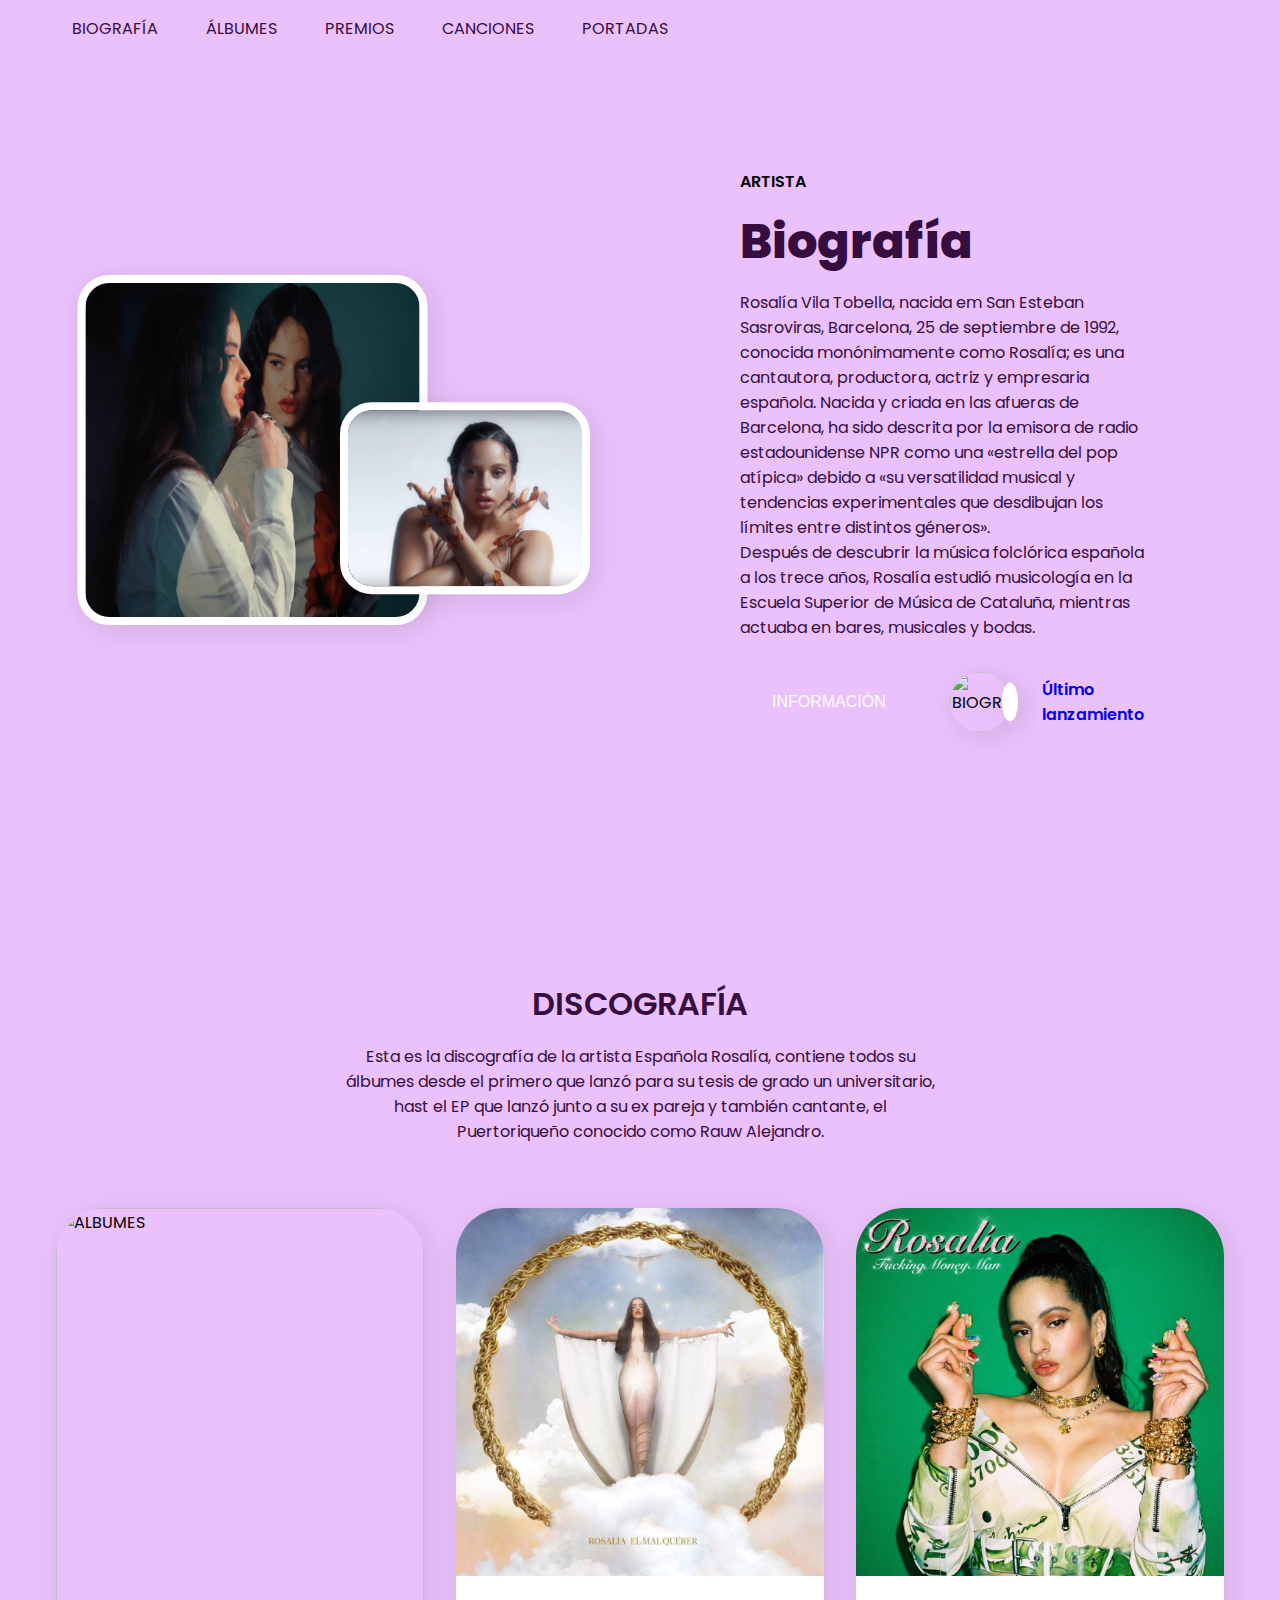
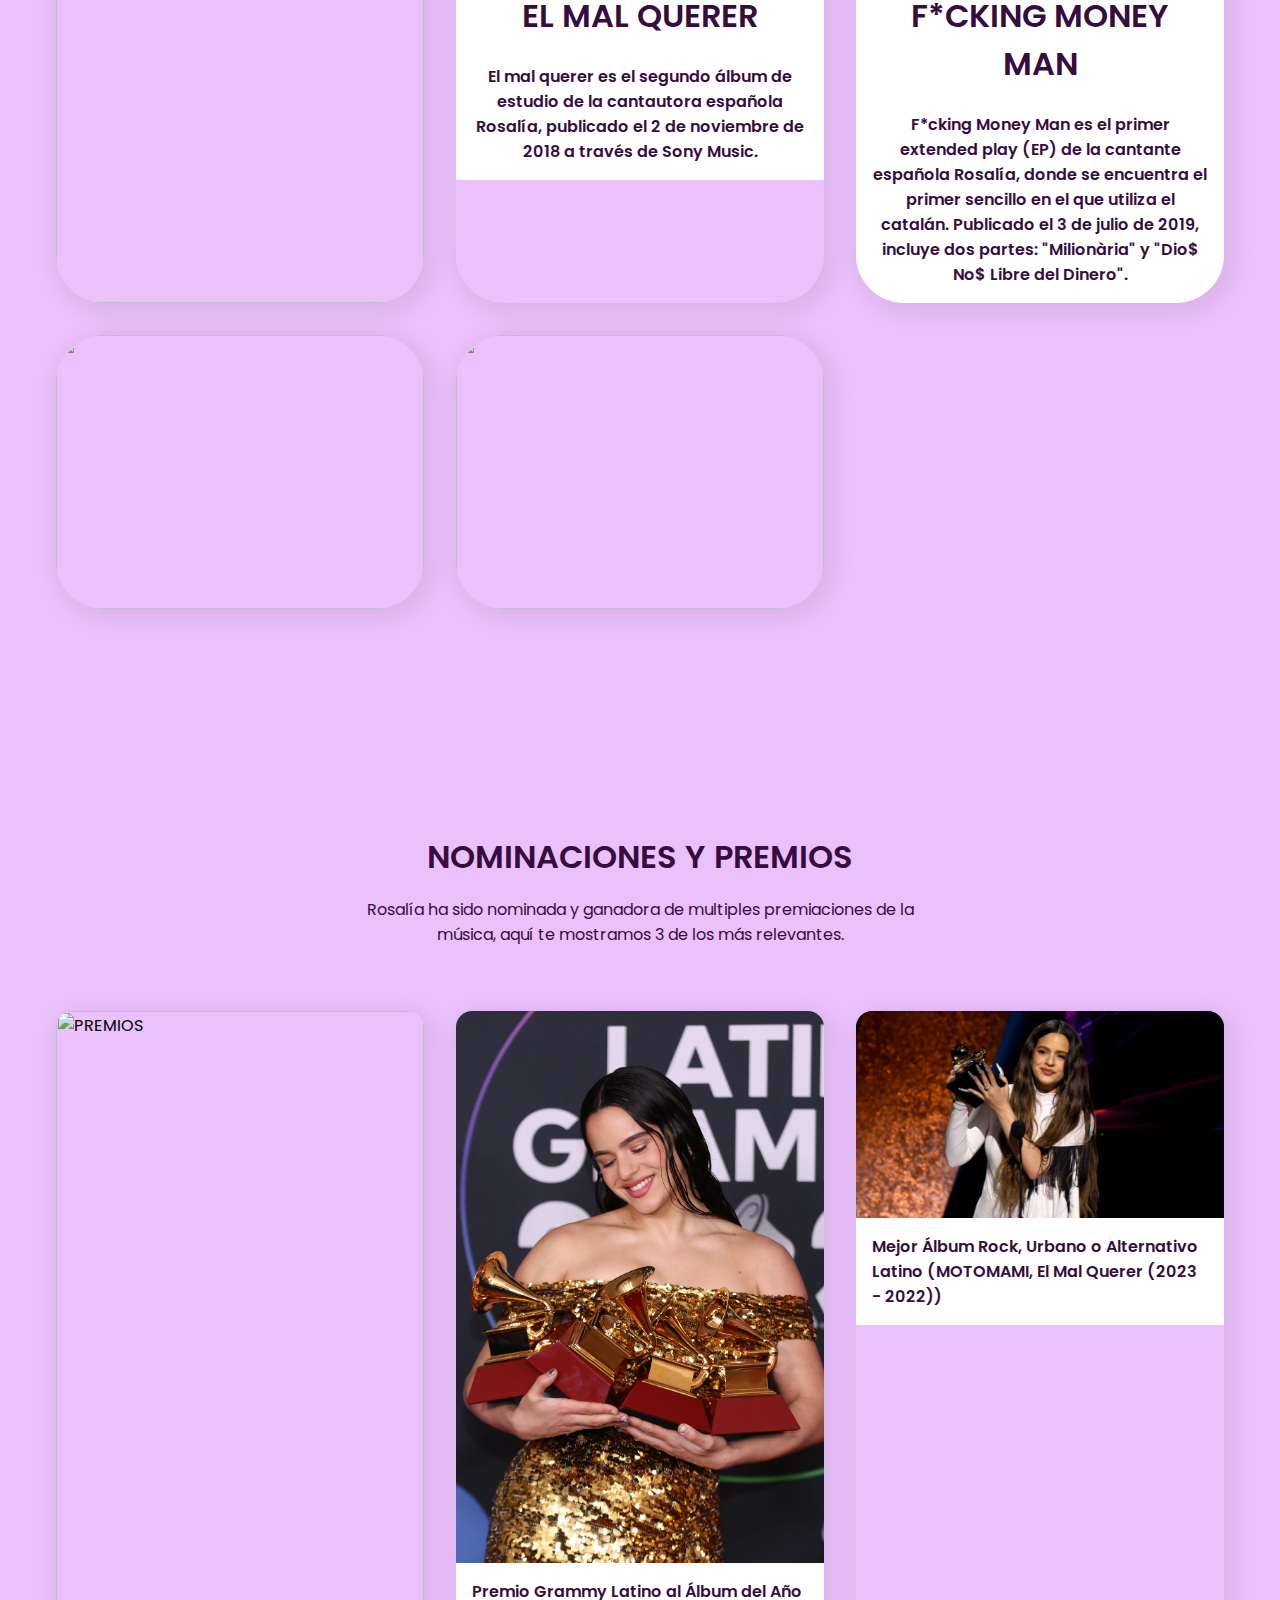
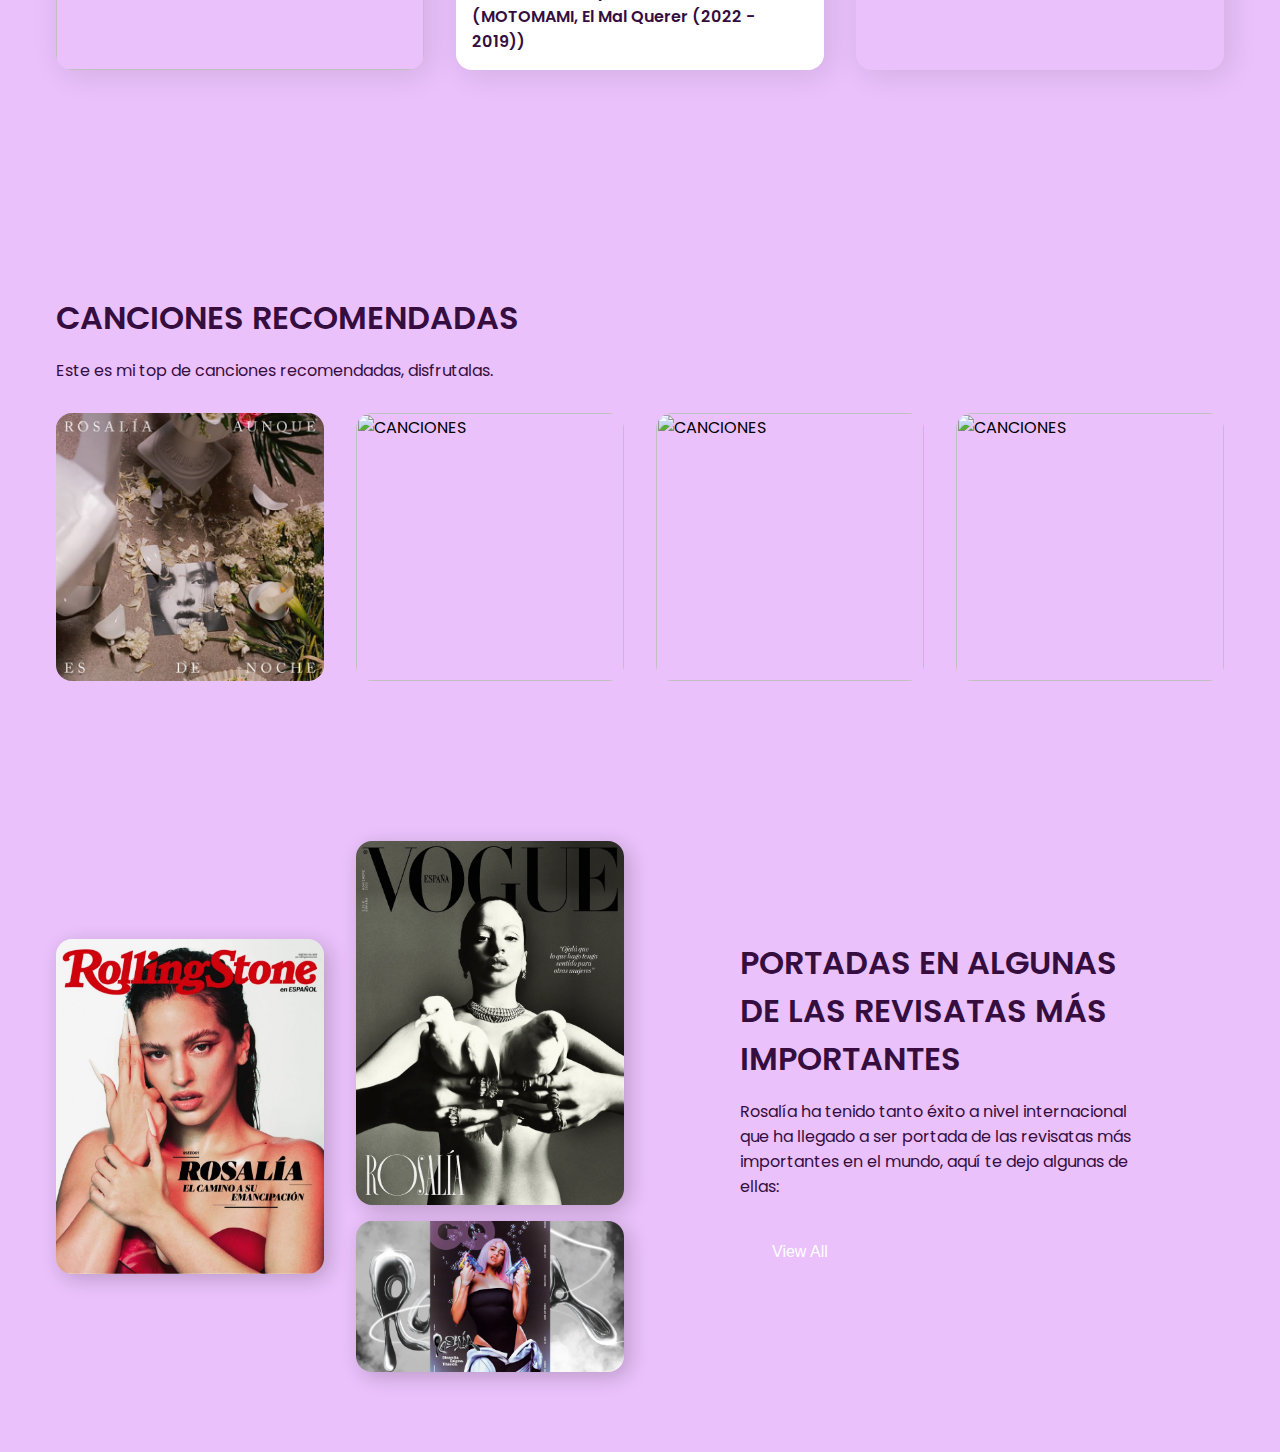
==== commit 7095d984: "Update index.html" ====
--- a/index.html
+++ b/index.html
@@ -16,7 +16,6 @@
                     <li class="link"><a href="#CANCIONES">CANCIONES</a></li>
                     <li class="link"><a href="#PORTADAS">PORTADAS</a></li>
                 </ul>
-                <button class="btn"><a href="#contact">Contact Us</a></button>
     </nav> 
     <header> <!--Etiqueta "Header": Crear el título principal de la página -->
         <div class="section-container header-container" id="BIOGRAFÍA">
@@ -31,7 +30,7 @@
                     <p class="section-subtitle">
                         Rosalía Vila Tobella, nacida em San Esteban Sasroviras, Barcelona, 25 de septiembre de 1992, conocida monónimamente como Rosalía; es una cantautora, productora, actriz y empresaria española. Nacida y criada en las afueras de Barcelona, ha sido descrita por la emisora de radio estadounidense NPR como una «estrella del pop atípica» debido a «su versatilidad musical y tendencias experimentales que desdibujan los límites entre distintos géneros». <br> <!--La etiqueta <br> sirbe para separar los parrafos.--> 
                     Después de descubrir la música folclórica española a los trece años, Rosalía estudió musicología en la Escuela Superior de Música de Cataluña, mientras actuaba en bares, musicales y bodas.
-                    </p>
+                    </p>                      
                     <div class="action-btns">
                         <button class="btn">INFORMACIÓN</button>
                         <div class="BIOGRAFÍA">
@@ -47,61 +46,62 @@
         </div>
 
     </header>
-    
-        <section class="section-container ALBUMES-container" id="ALBUMES">
-            <div class="section-header">
-                <div>
-                    <h2 class="section-title">DISCOGRAFÍA</h2>
-                    <p class="section-subtitle">
+    <section class="ÁLBUMES" id="ALBUMES">
+        <div class="section-container ALBUMES-container" >
+            <h2 class="section-title">DISCOGRAFÍA</h2>
+            <p class="section-subtitle">
                 Esta es la discografía de la artista Española Rosalía, contiene todos su álbumes desde el primero que lanzó para su tesis de grado un universitario, hast el EP que lanzó junto a su ex pareja y también cantante, el Puertoriqueño conocido como Rauw Alejandro.
-                </p>
-                </div>
-            <div class="ALBUMES-nav">
-                <span><i class="ri-arrow-left-s-line"></i></span>
-                <span><i class="ri-arrow-right-s-line"></i></span>
-            </div>
-        </div>
-
-        <div class="ALBUMES-grid">
-            <div class="ALBUMES-card">
-                <img src="images/LOSANGELESPORTADA.jpg" alt="ALBUMES">
-                <div class="ALBUMES-details">
-                    <p class="ALBUMES-title">LOS ANGELES</p>
-                    <p class="ALBUMES-subtitle">Los ángeles,​ es el primer álbum de estudio de la cantante española Rosalía en conjunto con el productor y músico español Raül Refree. Fue publicado el 10 de febrero de 2017.</p>
-                </div>
-            </div>
-            <div class="ALBUMES-card">
-                <img src="images/ELMALQUERERPORTADA.jpg" alt="ALBUMES">
-                <div class="ALBUMES-details">
-                    <p class="ALBUMES-title">EL MAL QUERER</p>
-                    <p class="ALBUMES-subtitle">El mal querer es el segundo álbum de estudio de la cantautora española Rosalía, publicado el 2 de noviembre de 2018 a través de Sony Music.</p>
-                </div>
-            </div>
-            <div class="ALBUMES-card">
-                <img src="images/MOTOMAMIPORTADA.jpg" alt="ALBUMES">
-                <div class="ALBUMES-details">
-                    <p class="ALBUMES-title">MOTOMAMI</p>
-                    <p class="ALBUMES-subtitle">Motomami es el tercer álbum de estudio de la cantante española Rosalía, lanzado el 18 de marzo de 2022 y la versión deluxe denominada Motomami+ lanzado el 9 de septiembre de 2022 a través de Columbia Records.</p>
-                </div>
-            </div>
-            <div class="ALBUMES-card">
-                <img src="images/FUCKINGMONEYMANPORTADA.jpg" alt="ALBUMES">
-                <div class="ALBUMES-details">
-                    <p class="ALBUMES-title">F*CKING MONEY MAN</p>
-                    <p class="ALBUMES-subtitle">F*cking Money Man es el primer extended play (EP) de la cantante española Rosalía, donde se encuentra el primer sencillo en el que utiliza el catalán. Publicado el 3 de julio de 2019, incluye dos partes: "Milionària" y "Dio$ No$ Libre del Dinero".</p>
-                </div>
-            </div>
-            <div class="ALBUMES-card">
-                <img src="images/RRPORTADA.jpg" alt="ALBUMES">
-                <div class="ALBUMES-details">
-                    <p class="ALBUMES-title">RR</p>
-                    <p class="ALBUMES-subtitle">RR (estilizado como RЯ o R∞Я) es un extended play (EP) colaborativo de la cantante española Rosalía y el cantante puertorriqueño Rauw Alejandro. Fue lanzado el 24 de marzo de 2023.</p>
-                </div>
-            </div>
-        </div>
-    </div>
-</section>
-        
+            </p>
+            <div class="ALBUMES-grid">
+                <div class="ALBUMES-card">
+                    <img src="images/LOSANGELESPORTADA.jpg" alt="ALBUMES">
+                    <div class="ALBUMES-details">
+               <h2 class="section-title">LOS ANGELES</h2>
+                <p class="section-subtitle">
+                Los ángeles,​ es el primer álbum de estudio de la cantante española Rosalía en conjunto con el productor y músico español Raül Refree. Fue publicado el 10 de febrero de 2017.
+                </p>
+                </div>
+         </div>
+                <div class="ALBUMES-card">
+                    <img src="images/ELMALQUERERPORTADA.jpg" ALBUMES="trip">
+                    <div class="ALBUMES-details">
+               <h2 class="section-title">EL MAL QUERER</h2>
+                <p class="section-subtitle">
+                El mal querer es el segundo álbum de estudio de la cantautora española Rosalía, publicado el 2 de noviembre de 2018 a través de Sony Music.
+                </p>
+                </div>
+         </div>
+                <div class="ALBUMES-card">
+                    <img src="images/FUCKINGMONEYMANPORTADA.jpg" ALBUMES="trip">
+                    <div class="ALBUMES-details">
+               <h2 class="section-title">F*CKING MONEY MAN</h2>
+                <p class="section-subtitle">
+                F*cking Money Man es el primer extended play (EP) de la cantante española Rosalía, donde se encuentra el primer sencillo en el que utiliza el catalán. Publicado el 3 de julio de 2019, incluye dos partes: "Milionària" y "Dio$ No$ Libre del Dinero".
+                </p>
+                </div>
+         </div>
+                <div class="ALBUMES-card">
+                    <img src="images/MOTOMAMIPORTADA.jpg" ALBUMES="trip">
+                    <div class="ALBUMES-details">
+               <h2 class="section-title">MOTOMAMI</h2>
+                <p class="section-subtitle">
+                Motomami es el tercer álbum de estudio de la cantante española Rosalía, lanzado el 18 de marzo de 2022 y la versión deluxe denominada Motomami+ lanzado el 9 de septiembre de 2022 a través de Columbia Records.
+                </p>
+                </div>
+         </div>
+                <div class="ALBUMES-card">
+                    <img src="images/RRPORTADA.jpg" ALBUMES="trip">
+                    <div class="ALBUMES-details">
+               <h2 class="section-title">RR</h2>
+                <p class="section-subtitle">
+                RR (estilizado como RЯ o R∞Я) es un extended play (EP) colaborativo de la cantante española Rosalía y el cantante puertorriqueño Rauw Alejandro. Fue lanzado el 24 de marzo de 2023.
+                </p>
+                </div>
+                </div>
+                </div>
+        </div>
+    </section>
+
     <section class="PREMIOS" id="PREMIOS">
         <div class="section-container PREMIOS-container" >
             <h2 class="section-title">NOMINACIONES Y PREMIOS</h2>
@@ -113,24 +113,23 @@
                     <img src="images/YOXTUPORTADA.jpg" alt="PREMIOS">
                     <div class="PREMIOS-details">
                         <p>Premio Grammy Latino a la Mejor Fusión/Interpretación Urbana (Yo x tí, tú x mí, Con Altura (2020 - 2018))</p>
-                    </div>
-                </div>
-            </div>
-            <div class="PREMIOS-card">
+                </div>
+        </div/>
+                <div class="PREMIOS-card">
+                    <img src="images/GANAALBUM2022.jpg" alt="PREMIOS">
+                    <div class="PREMIOS-details">
+                        <p>Premio Grammy Latino al Álbum del Año (MOTOMAMI, El Mal Querer (2022 - 2019))</p>
+                </div>
+        </div>
+                <div class="PREMIOS-card">
                     <img src="images/GANA2023.jpg" alt="PREMIOS">
                     <div class="PREMIOS-details">
-                        <p>Premio Grammy Latino al Álbum del Año (MOTOMAMI, El Mal Querer (2022 - 2019))</p>
-                    </div>
-                </div>
-            </div>
-            <div class="PREMIOS-card">
-                    <img src="images/GANAALBUM2022.jpg" alt="PREMIOS">
-                    <div class="PREMIOS-details">
                         <p>Mejor Álbum Rock, Urbano o Alternativo Latino (MOTOMAMI, El Mal Querer (2023 - 2022))</p>
-                    </div>
-                </div>
-            </div> 
-    </section>
+                </div>
+            </div>
+        </div>
+    </section>
+
     <section class="section-container CANCIONES-container" id="CANCIONES">
             <div>
                 <h2 class="section-title">CANCIONES RECOMENDADAS</h2>
@@ -178,7 +177,6 @@
                     </div>
                 </div>
         </section>
-+
     <section class="PORTADAS" id="PORTADAS">
         <div class="section-container PORTADAS-container">
             <div class="image-PORTADAS">
@@ -203,7 +201,6 @@
             </div>
         </div>
     </section>
-+
             </div>
         </div>
 </div>
--- a/css/style.css
+++ b/css/style.css
@@ -233,12 +233,126 @@
     color: var(--text-dark);
 }
 
-.ALBUMES-nav {
-    display: flex;
+.ALBUMES {
+    background-color: var(--secondary-color);
+}
+
+.ALBUMES-container :is(.section-title, .section-subtitle, .view-all) {
+    text-align: center;
+    margin-right: auto;
+    margin-left: auto;
+}
+
+.ALBUMES-grid {
+    display: grid;
+    grid-template-columns: repeat(3, 1fr);
+    gap: 2rem;
+    margin: 4rem 0;
+}
+
+.ALBUMES-card {
+    border-radius: 3rem;
+    overflow: hidden;
+    box-shadow: 5px 5px 30px rgba(0, 0, 0, 0.1);
+}
+
+.ALBUMES-details {
+    padding: 1rem;
+    display: grid;
+    gap: 0.5rem;
+    font-size: 1rem;
+    font-weight: 600;
+    color: var(--text-dark);
+    background-color: var(--extra-light);
+    cursor: pointer;
+}
+
+.ALBUMES-title {
+    font-size: 1rem;
+    margin-bottom: 0.5rem;
+    font-weight: 600;
+}
+
+.ALBUMES-subtitle {
+    font-size: 0.7rem;
+}
+
+
+.PREMIOS {
+    background-color: var(--secondary-color);
+}
+
+.PREMIOS-container :is(.section-title, .section-subtitle, .view-all) {
+    text-align: center;
+    margin-right: auto;
+    margin-left: auto;
+}
+
+.PREMIOS-grid {
+    display: grid;
+    grid-template-columns: repeat(3, 1fr);
+    gap: 2rem;
+    margin: 4rem 0;
+}
+
+.PREMIOS-card {
+    border-radius: 1rem;
+    overflow: hidden;
+    box-shadow: 5px 5px 30px rgba(0, 0, 0, 0.1);
+}
+
+.PREMIOS-details {
+    padding: 1rem;
+    display: grid;
+    gap: 0.5rem;
+    font-size: 1rem;
+    font-weight: 600;
+    color: var(--text-dark);
+    background-color: var(--extra-light);
+    cursor: pointer;
+}
+
+
+.PORTADAS-container{
+    display: grid;
+    grid-template-columns: repeat(2,1fr);
+    gap: 2rem;
+}
+.image-PORTADAS{
+    display: grid;
+    grid-template-columns: repeat(2,1fr);
+    gap: 2rem;
+}
+.PORTADAS-col{
+    display: grid;
+    place-content: center;
     gap: 1rem;
 }
-
-.ALBUMES-nav span {
+.PORTADAS-col img{
+    border-radius: 1rem;
+    box-shadow: 5px 5px 20px rgba(0, 0, 0, 0.2);
+}
+.PORTADAS-content{
+    display: flex;
+    align-items: center;
+    justify-content: center;
+    flex-direction: column;
+}
+.PORTADAS-content > div{
+    max-width: 400px;
+}
+
+.PORTADAS-content .section-subtitle{
+    margin-bottom: 2rem;
+}
+
+
+.CANCIONES-nav {
+    display: flex;
+    gap: 1rem;
+}
+
+.CANCIONES-nav span {
     width: 30px;
     height: 30px;
     display: grid;
@@ -251,33 +365,33 @@
     transition: 0.3s;
 }
 
-.ALBUMES-nav span:hover {
+.CANCIONES-nav span:hover {
     color: var(--extra-light);
     background-color: var(--primary-color);
 }
 
-.ALBUMES-grid {
+.CANCIONES-grid {
     display: grid;
     grid-template-columns: repeat(4, 1fr);
     gap: 2rem;
 }
 
-.ALBUMES-card {
+.CANCIONES-card {
     overflow: hidden;
     position: relative;
     isolation: isolate;
     cursor: pointer;
 }
 
-.ALBUMES-card img {
+.CANCIONES-card img {
     border-radius: 1rem;
 }
 
-.ALBUMES-details {
+.CANCIONES-details {
     position: absolute;
     width: calc(100% - 2rem);
     padding: 1rem;
-    bottom: -5rem;
+    bottom: -6rem;
     left: 50%;
     transform: translateX(-50%);
     text-align: center;
@@ -289,74 +403,22 @@
     transition: 0.3s;
 }
 
-.ALBUMES-card:hover .ALBUMES-details {
+.CANCIONES-card:hover .CANCIONES-details {
     bottom: 1rem;
 }
 
-.ALBUMES-title {
+.CANCIONES-title {
     font-size: 1rem;
     margin-bottom: 0.5rem;
     font-weight: 600;
 }
 
-.ALBUMES-subtitle {
-    font-size: 0.6rem;
-}
-
-.PREMIOS {
-    background-color: var(--secondary-color);
-}
-
-.PREMIOS-container :is(.section-title, .section-subtitle, .view-all) {
-    text-align: center;
-    margin-right: auto;
-    margin-left: auto;
-}
-
-.PREMIOS-grid {
-    display: grid;
-    grid-template-columns: repeat(3, 1fr);
-    gap: 2rem;
-    margin: 4rem 0;
-}
-
-.PREMIOS-card {
-    border-radius: 1rem;
-    overflow: hidden;
-    box-shadow: 5px 5px 30px rgba(0, 0, 0, 0.1);
-}
-.PORTADAS {
-    background-color: var(--secondary-color);
-}
-
-.PORTADAS-container :is(.section-title, .section-subtitle, .view-all) {
-    text-align: center;
-    margin-right: auto;
-    margin-left: auto;
-}
-
-.PORTADAS-grid {
-    display: grid;
-    grid-template-columns: repeat(3, 1fr);
-    gap: 2rem;
-    margin: 4rem 0;
-}
-
-.PORTADAS-card {
-    border-radius: 1rem;
-    overflow: hidden;
-    box-shadow: 5px 5px 30px rgba(0, 0, 0, 0.1);
-}
-
-.PORTADAS-details {
-    padding: 1rem;
-    display: grid;
-    gap: 0.5rem;
-    font-size: 1rem;
-    font-weight: 600;
-    color: var(--text-dark);
-    background-color: var(--extra-light);
-    cursor: pointer;
+.CANCIONES-subtitle {
+    font-size: 0.7rem;
+}
+
+
+
 }
 .subscribe{
     background-color: var(--secondary-color);
